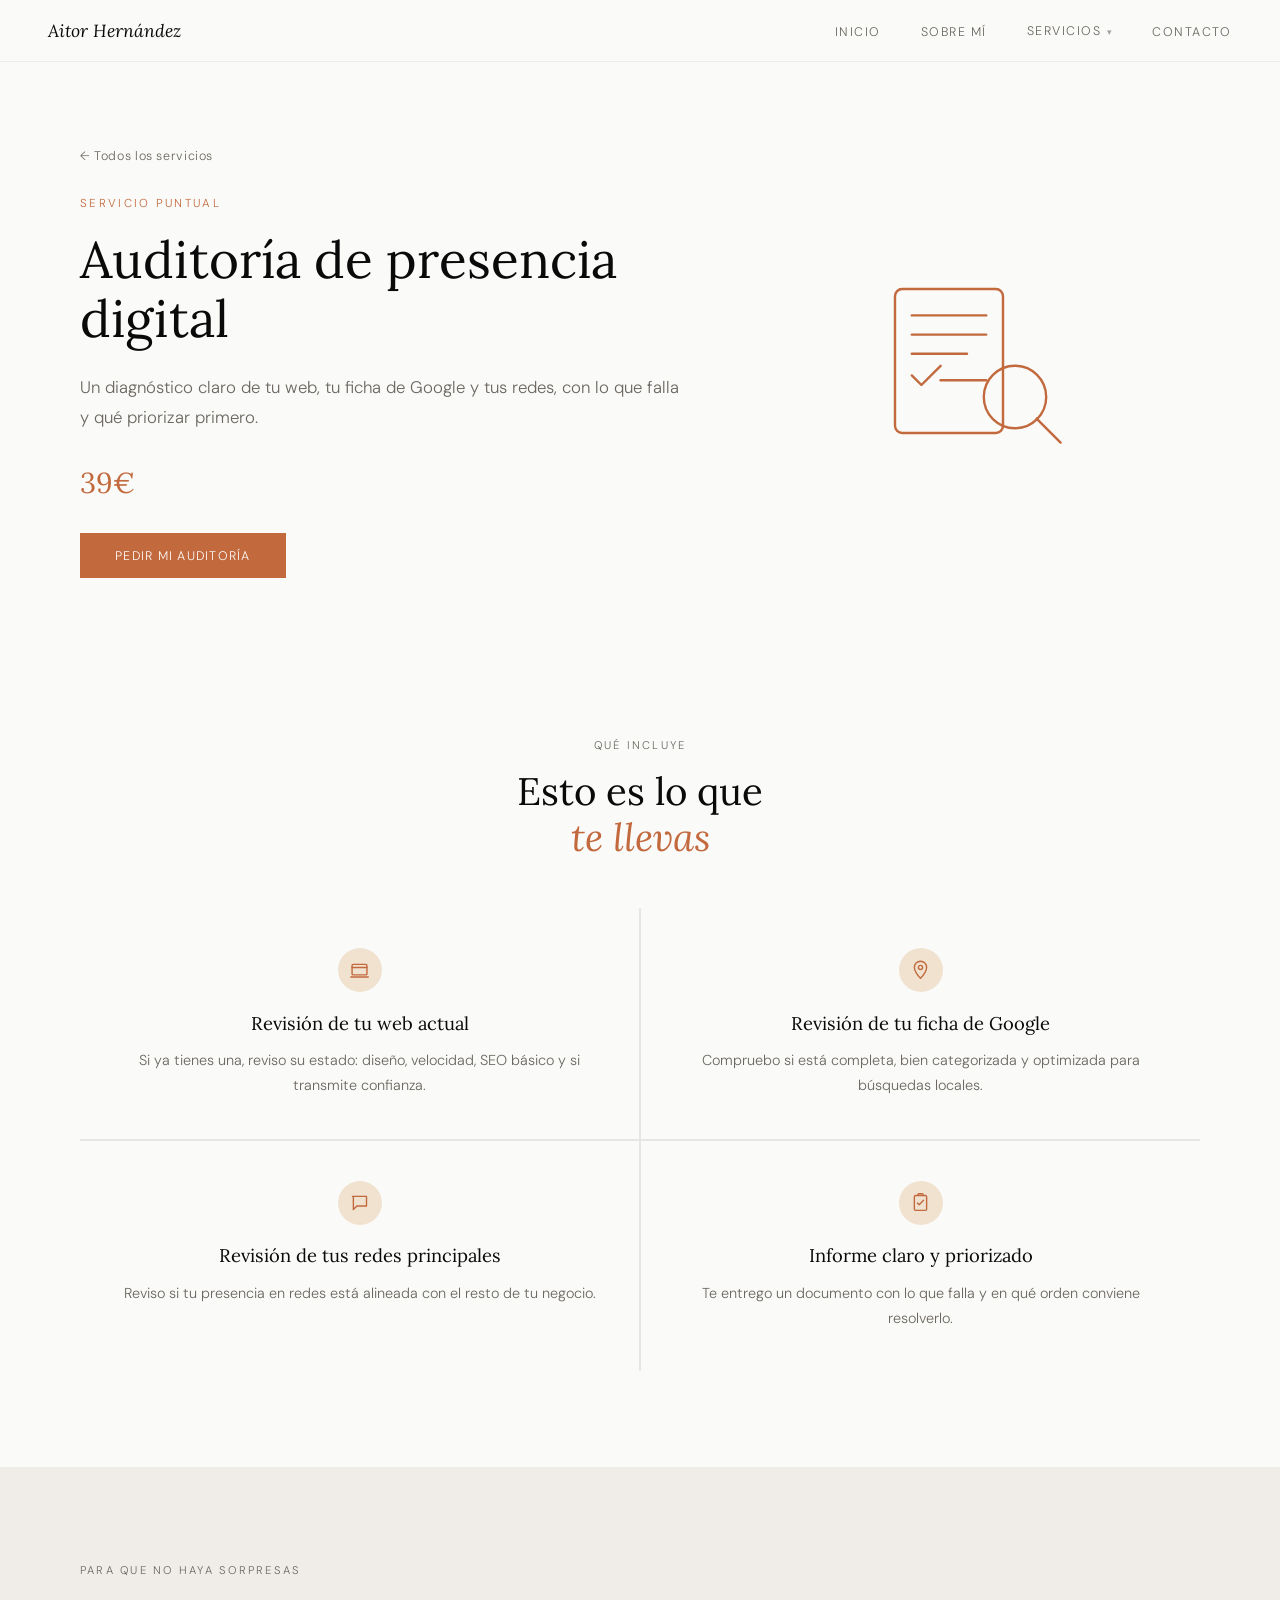
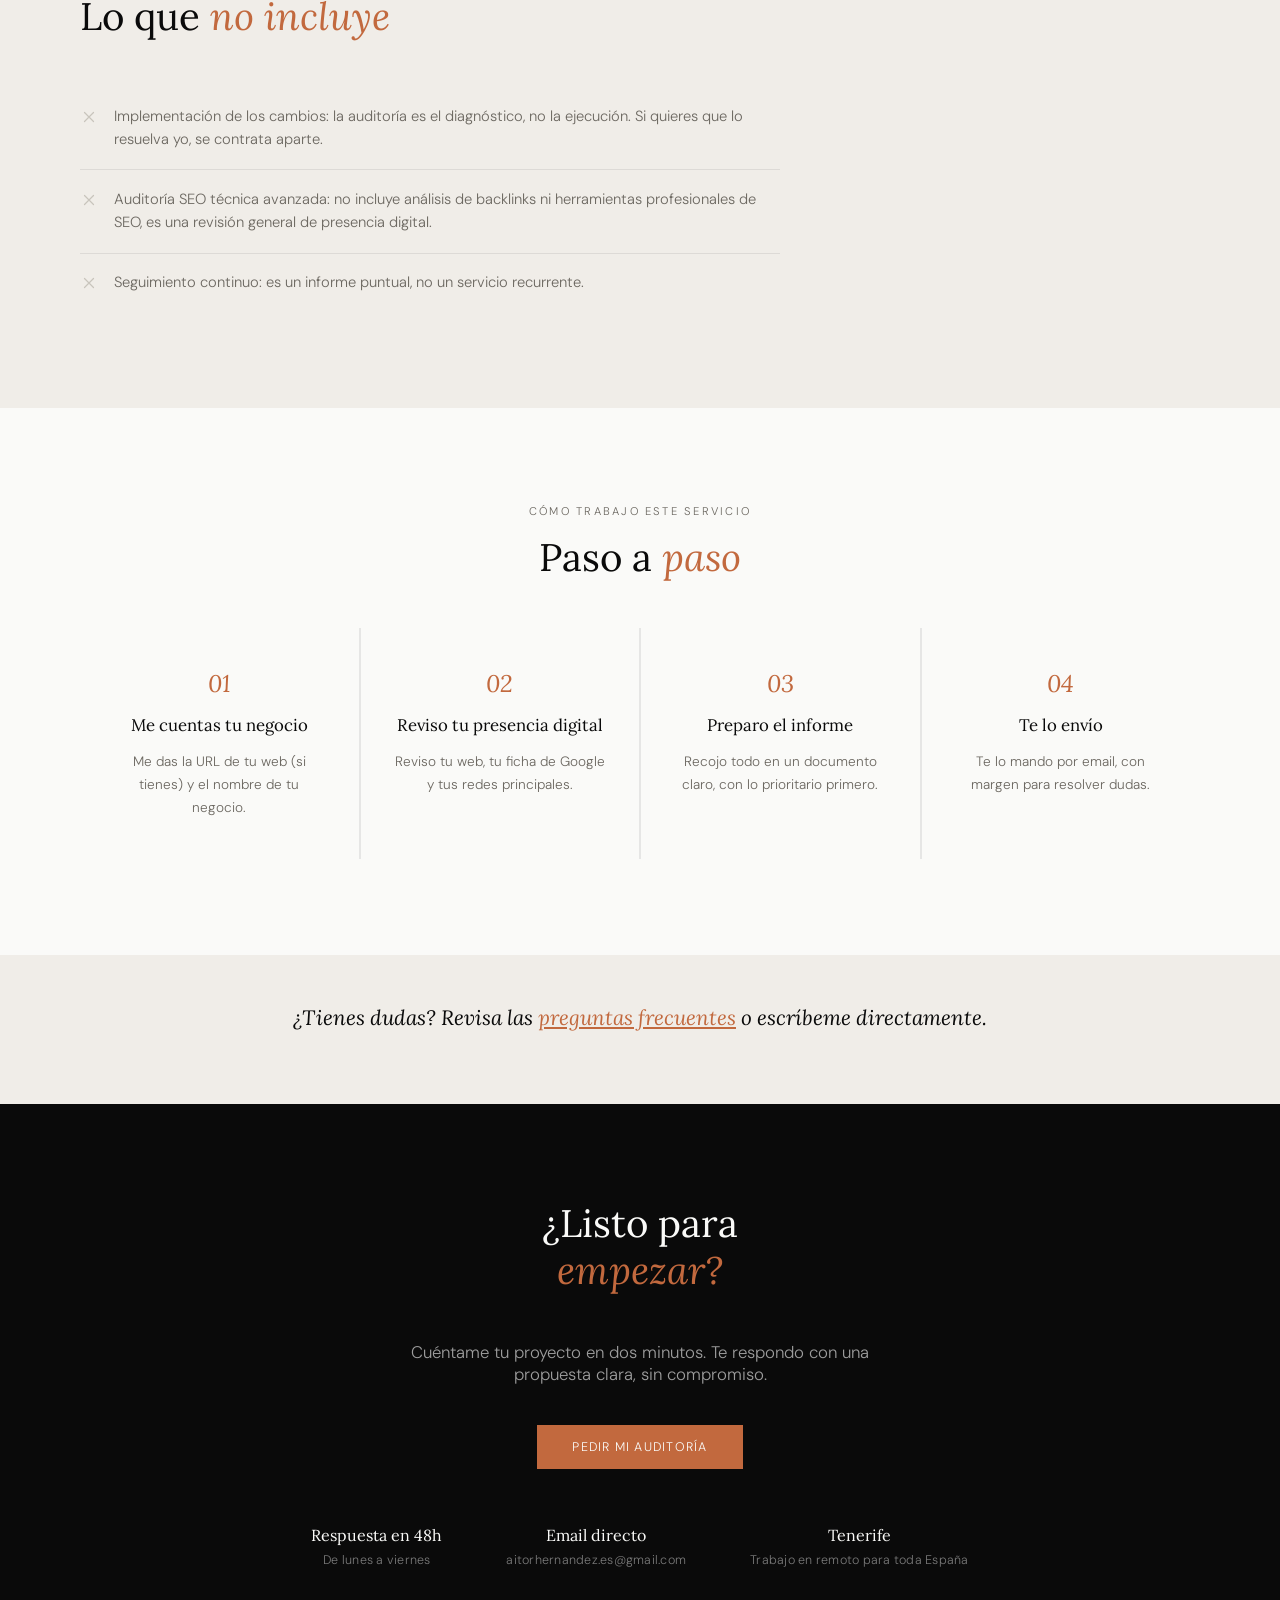
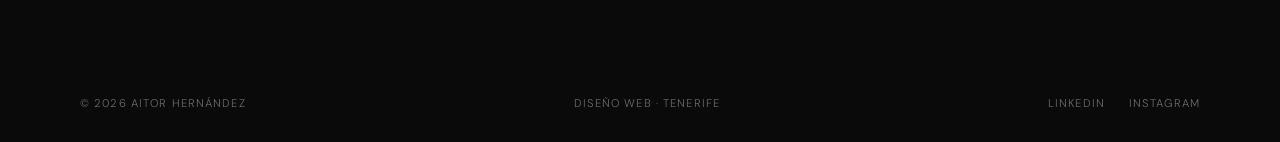
==== auditoria-digital.html @ f8ccac66 "Add files via upload" ====
<!DOCTYPE html>
<html lang="es">
<head>
<meta charset="UTF-8">
<meta name="viewport" content="width=device-width, initial-scale=1.0">
<title>Auditoría de Presencia Digital para Negocios | Aitor Hernández</title>
<meta name="description" content="Auditoría de tu web, ficha de Google y redes sociales. Informe claro con lo que falla y qué priorizar, por 39€.">
<meta name="robots" content="index, follow">
<meta name="author" content="Aitor Hernández">
<meta name="theme-color" content="#0a0a0a">
<link rel="canonical" href="https://aitorhdez.com/auditoria-digital.html">

<!-- Open Graph -->
<meta property="og:type" content="website">
<meta property="og:locale" content="es_ES">
<meta property="og:url" content="https://aitorhdez.com/auditoria-digital.html">
<meta property="og:title" content="Auditoría de Presencia Digital para Negocios | Aitor Hernández">
<meta property="og:description" content="Auditoría de tu web, ficha de Google y redes sociales. Informe claro con lo que falla y qué priorizar, por 39€.">
<meta property="og:image" content="https://aitorhdez.com/fondo-aitor.png">

<!-- Twitter -->
<meta name="twitter:card" content="summary_large_image">
<meta name="twitter:title" content="Auditoría de Presencia Digital para Negocios | Aitor Hernández">
<meta name="twitter:description" content="Auditoría de tu web, ficha de Google y redes sociales. Informe claro con lo que falla y qué priorizar, por 39€.">
<meta name="twitter:image" content="https://aitorhdez.com/fondo-aitor.png">

<link rel="icon" href="data:image/svg+xml,%3Csvg xmlns='http://www.w3.org/2000/svg' viewBox='0 0 100 100'%3E%3Crect width='100' height='100' fill='%230a0a0a'/%3E%3Ctext x='50' y='64' font-family='Georgia, serif' font-style='italic' font-size='42' fill='%23fafaf8' text-anchor='middle'%3EAH%3C/text%3E%3C/svg%3E">

<link href="https://fonts.googleapis.com/css2?family=Lora:ital,wght@0,400;0,500;1,400;1,500&family=DM+Sans:wght@300;400;500&display=swap" rel="stylesheet">
<script type="application/ld+json">
{
  "@context": "https://schema.org",
  "@type": "Service",
  "name": "Auditoría de presencia digital",
  "description": "Revisión de la web, ficha de Google y redes sociales de un negocio, con un informe de recomendaciones priorizadas.",
  "provider": {
    "@type": "Person",
    "name": "Aitor Hernández",
    "url": "https://aitorhdez.com/"
  },
  "areaServed": "ES",
  "url": "https://aitorhdez.com/auditoria-digital.html",
  "offers": {
    "@type": "Offer",
    "price": "39",
    "priceCurrency": "EUR",
    "url": "https://aitorhdez.com/auditoria-digital.html"
  }
}
</script>
<link rel="stylesheet" href="styles.css">
</head>
<body>

<nav>
  <a href="index.html" class="nav-logo">Aitor Hernández</a>
  <ul class="nav-links" id="navLinks">
    <li><a href="index.html">Inicio</a></li>
    <li><a href="sobre-mi.html">Sobre mí</a></li>
    <li class="nav-dropdown">
      <a href="index.html#servicios">Servicios</a>
      <ul class="nav-submenu">
        <li><a href="diseno-web.html">Diseño Web</a></li>
        <li><a href="auditoria-digital.html">Auditoría digital</a></li>
        <li><a href="ficha-google.html">Ficha de Google</a></li>
        <li><a href="mantenimiento-web.html">Mantenimiento web</a></li>
      </ul>
    </li>
    <li><a href="index.html#contacto">Contacto</a></li>
  </ul>
  <button class="nav-toggle" id="navToggle" aria-label="Menú">
    <span></span><span></span><span></span>
  </button>
</nav>

<!-- SERVICE HERO -->
<section class="service-hero">
  <div>
    <a href="index.html#servicios" class="back-link">← Todos los servicios</a>
    <span class="service-hero-eyebrow">Servicio puntual</span>
    <h1>Auditoría de presencia digital</h1>
    <p class="service-hero-desc">Un diagnóstico claro de tu web, tu ficha de Google y tus redes, con lo que falla y qué priorizar primero.</p>
    <p class="service-hero-price">39€</p>
    <a href="mailto:aitorhernandez.es@gmail.com?subject=Quiero%20una%20auditor%C3%ADa%20de%20mi%20presencia%20digital" class="btn-primary">Pedir mi auditoría</a>
  </div>
  <div class="service-hero-visual">
    <svg viewBox="0 0 200 140" aria-hidden="true">
      <rect class="draw-path" x="40" y="10" width="90" height="120" rx="6"/>
      <line class="draw-path" x1="54" y1="32" x2="116" y2="32"/>
      <line class="draw-path" x1="54" y1="48" x2="116" y2="48"/>
      <line class="draw-path" x1="54" y1="64" x2="100" y2="64"/>
      <path class="draw-path" d="M54 82l8 8 16-16"/>
      <line class="draw-path" x1="78" y1="86" x2="116" y2="86"/>
      <circle class="draw-path" cx="140" cy="100" r="26"/>
      <line class="draw-path" x1="158" y1="118" x2="178" y2="138"/>
    </svg>
  </div>
</section>

<!-- QUÉ INCLUYE -->
<section class="services">
  <p class="section-label" style="text-align:center">Qué incluye</p>
  <h2 class="section-title" style="text-align:center">Esto es lo que<br><em>te llevas</em></h2>
  <div class="why-grid centered">
    <div class="why-card">
      <span class="card-icon"><svg viewBox="0 0 24 24" fill="none" stroke="currentColor" stroke-width="1.6" stroke-linecap="round" stroke-linejoin="round"><rect x="3.5" y="5" width="17" height="12" rx="1.3"/><path d="M2 19.5h20"/><path d="M3.5 8.5h17"/></svg></span>
      <h3>Revisión de tu web actual</h3>
      <p>Si ya tienes una, reviso su estado: diseño, velocidad, SEO básico y si transmite confianza.</p>
    </div>
    <div class="why-card">
      <span class="card-icon"><svg viewBox="0 0 24 24" fill="none" stroke="currentColor" stroke-width="1.6" stroke-linecap="round" stroke-linejoin="round"><path d="M12 21s7-7.8 7-12.5A7 7 0 005 8.5C5 13.2 12 21 12 21z"/><circle cx="12" cy="8.5" r="2.4"/></svg></span>
      <h3>Revisión de tu ficha de Google</h3>
      <p>Compruebo si está completa, bien categorizada y optimizada para búsquedas locales.</p>
    </div>
    <div class="why-card">
      <span class="card-icon"><svg viewBox="0 0 24 24" fill="none" stroke="currentColor" stroke-width="1.6" stroke-linecap="round" stroke-linejoin="round"><path d="M4 5h16v11H9l-4 4V5z"/></svg></span>
      <h3>Revisión de tus redes principales</h3>
      <p>Reviso si tu presencia en redes está alineada con el resto de tu negocio.</p>
    </div>
    <div class="why-card">
      <span class="card-icon"><svg viewBox="0 0 24 24" fill="none" stroke="currentColor" stroke-width="1.6" stroke-linecap="round" stroke-linejoin="round"><rect x="5" y="4" width="14" height="17" rx="1.5"/><path d="M9 4V3a1 1 0 011-1h4a1 1 0 011 1v1"/><path d="M8.5 12.5l2 2 5-5"/></svg></span>
      <h3>Informe claro y priorizado</h3>
      <p>Te entrego un documento con lo que falla y en qué orden conviene resolverlo.</p>
    </div>
  </div>
</section>

<!-- QUÉ NO INCLUYE -->
<section class="not-included">
  <p class="section-label">Para que no haya sorpresas</p>
  <h2 class="section-title">Lo que <em>no incluye</em></h2>
  <ul class="not-included-list">
    <li><svg viewBox="0 0 24 24" fill="none" stroke="currentColor" stroke-width="1.6" stroke-linecap="round" stroke-linejoin="round"><path d="M6 6l12 12M18 6L6 18"/></svg><span>Implementación de los cambios: la auditoría es el diagnóstico, no la ejecución. Si quieres que lo resuelva yo, se contrata aparte.</span></li>
    <li><svg viewBox="0 0 24 24" fill="none" stroke="currentColor" stroke-width="1.6" stroke-linecap="round" stroke-linejoin="round"><path d="M6 6l12 12M18 6L6 18"/></svg><span>Auditoría SEO técnica avanzada: no incluye análisis de backlinks ni herramientas profesionales de SEO, es una revisión general de presencia digital.</span></li>
    <li><svg viewBox="0 0 24 24" fill="none" stroke="currentColor" stroke-width="1.6" stroke-linecap="round" stroke-linejoin="round"><path d="M6 6l12 12M18 6L6 18"/></svg><span>Seguimiento continuo: es un informe puntual, no un servicio recurrente.</span></li>
  </ul>
</section>

<!-- CÓMO TRABAJO -->
<section class="process">
  <p class="section-label" style="text-align:center">Cómo trabajo este servicio</p>
  <h2 class="section-title" style="text-align:center">Paso a <em>paso</em></h2>
  <div class="process-grid centered">
    <div class="process-step">
      <span class="step-num">01</span>
      <h3>Me cuentas tu negocio</h3>
      <p>Me das la URL de tu web (si tienes) y el nombre de tu negocio.</p>
    </div>
    <div class="process-step">
      <span class="step-num">02</span>
      <h3>Reviso tu presencia digital</h3>
      <p>Reviso tu web, tu ficha de Google y tus redes principales.</p>
    </div>
    <div class="process-step">
      <span class="step-num">03</span>
      <h3>Preparo el informe</h3>
      <p>Recojo todo en un documento claro, con lo prioritario primero.</p>
    </div>
    <div class="process-step">
      <span class="step-num">04</span>
      <h3>Te lo envío</h3>
      <p>Te lo mando por email, con margen para resolver dudas.</p>
    </div>
  </div>
</section>

<section class="services-cta">
  <p>¿Tienes dudas? Revisa las <a href="index.html#faq" style="color:var(--accent);text-decoration:underline">preguntas frecuentes</a> o escríbeme directamente.</p>
</section>

<!-- CIERRE -->
<section class="final-cta">
  <h2 class="section-title">¿Listo para<br><em>empezar?</em></h2>
  <p>Cuéntame tu proyecto en dos minutos. Te respondo con una propuesta clara, sin compromiso.</p>
  <a href="mailto:aitorhernandez.es@gmail.com?subject=Quiero%20una%20auditor%C3%ADa%20de%20mi%20presencia%20digital" class="btn-primary">Pedir mi auditoría</a>
  <div class="final-cta-grid">
    <div class="final-cta-item">
      <strong>Respuesta en 48h</strong>
      <span>De lunes a viernes</span>
    </div>
    <div class="final-cta-item">
      <strong>Email directo</strong>
      <span>aitorhernandez.es@gmail.com</span>
    </div>
    <div class="final-cta-item">
      <strong>Tenerife</strong>
      <span>Trabajo en remoto para toda España</span>
    </div>
  </div>
</section>

<footer>
  <span>© 2026 Aitor Hernández</span>
  <span>Diseño Web · Tenerife</span>
  <div class="footer-links">
    <a href="https://www.linkedin.com/in/aitorhdezdg/" target="_blank">LinkedIn</a>
    <a href="https://www.instagram.com/aitorherlu/" target="_blank">Instagram</a>
  </div>
</footer>

<script src="script.js"></script>

</body>
</html>
---- styles.css ----
*{margin:0;padding:0;box-sizing:border-box}
:root{
  --black:#0a0a0a;
  --white:#fafaf8;
  --gray-light:#f0ede8;
  --gray-mid:#c8c4bc;
  --gray-text:#6b6760;
  --accent:#c2693e;
  --accent-dark:#a8552e;
  --accent-light:#f1e2d0;
}
html{scroll-behavior:smooth}
body{background:var(--white);color:var(--black);font-family:'DM Sans',sans-serif;font-weight:300;overflow-x:hidden}

/* NAV */
nav{position:fixed;top:0;left:0;right:0;z-index:100;padding:1.2rem 3rem;display:flex;justify-content:space-between;align-items:center;background:rgba(250,250,248,0.95);backdrop-filter:blur(8px);border-bottom:1px solid rgba(0,0,0,0.06)}
.nav-logo{font-family:'Lora',serif;font-size:1.1rem;font-style:italic;color:var(--black);text-decoration:none}
.nav-links{display:flex;gap:2.5rem;list-style:none}
.nav-links a{font-size:0.78rem;letter-spacing:0.12em;text-transform:uppercase;color:var(--gray-text);text-decoration:none;transition:color 0.2s}
.nav-links a:hover{color:var(--accent)}
.nav-toggle{display:none;background:none;border:none;cursor:pointer;flex-direction:column;gap:5px;padding:4px}
.nav-toggle span{display:block;width:22px;height:1px;background:var(--black);transition:all 0.3s}

.nav-dropdown{position:relative;display:flex;align-items:center}
.nav-dropdown>a::after{content:'▾';font-size:0.55rem;margin-left:0.35rem;opacity:0.6;letter-spacing:0}
.nav-submenu{list-style:none;position:absolute;top:100%;left:-1.4rem;background:var(--white);min-width:230px;box-shadow:0 16px 28px -10px rgba(10,10,10,0.18);opacity:0;visibility:hidden;transform:translateY(8px);transition:opacity 0.2s ease,transform 0.2s ease,visibility 0.2s;padding:0.6rem 0;border:1px solid rgba(0,0,0,0.06)}
.nav-dropdown:hover .nav-submenu{opacity:1;visibility:visible;transform:translateY(0)}
.nav-submenu li a{display:block;padding:0.7rem 1.4rem;font-size:0.76rem;letter-spacing:0.04em;text-transform:none;color:var(--gray-text);white-space:nowrap}
.nav-submenu li a:hover{color:var(--accent);background:var(--gray-light)}

/* HERO */
.hero{min-height:100vh;display:grid;grid-template-columns:1fr 1fr;padding-top:64px}
.hero-left{padding:5rem 4rem 4rem 5rem;display:flex;flex-direction:column;justify-content:center}
.hero-eyebrow{font-size:0.72rem;letter-spacing:0.2em;text-transform:uppercase;color:var(--gray-text);margin-bottom:2rem}
.hero-name{font-family:'Lora',serif;font-size:clamp(3rem,5vw,5.5rem);font-weight:400;line-height:1.05;margin-bottom:1.5rem}
.hero-name em{font-style:italic;color:var(--accent)}
.hero-tagline{font-size:1rem;line-height:1.8;color:var(--gray-text);max-width:380px;margin-bottom:3rem;font-weight:300}
.hero-cta{display:flex;gap:1rem;flex-wrap:wrap}
.btn-primary{background:var(--accent);color:var(--white);padding:0.9rem 2.2rem;font-family:'DM Sans',sans-serif;font-size:0.78rem;letter-spacing:0.1em;text-transform:uppercase;border:none;cursor:pointer;text-decoration:none;display:inline-block;transition:transform 0.25s ease,box-shadow 0.25s ease,background 0.25s ease}
.btn-primary:hover{background:var(--accent-dark);transform:translateY(-3px);box-shadow:0 10px 20px -8px rgba(194,105,62,0.45)}
.btn-secondary{background:transparent;color:var(--accent);padding:0.9rem 2.2rem;font-family:'DM Sans',sans-serif;font-size:0.78rem;letter-spacing:0.1em;text-transform:uppercase;border:1px solid var(--accent);cursor:pointer;text-decoration:none;display:inline-block;transition:transform 0.25s ease,box-shadow 0.25s ease,background 0.25s ease,color 0.25s ease}
.btn-secondary:hover{background:var(--accent);color:var(--white);transform:translateY(-3px);box-shadow:0 10px 20px -8px rgba(194,105,62,0.35)}
@media(prefers-reduced-motion:reduce){.btn-primary,.btn-secondary{transition:background 0.2s,color 0.2s}.btn-primary:hover,.btn-secondary:hover{transform:none}}
.hero-right{background:var(--gray-light);display:flex;align-items:stretch;justify-content:center;position:relative;overflow:hidden;padding:0}
.hero-photo{width:100%;height:100%;object-fit:cover;object-position:right center;min-height:500px}
.rotating-word{display:inline-block;transition:opacity 0.3s ease;color:var(--accent);font-weight:500}
.rotating-word.fade{opacity:0}
@media(prefers-reduced-motion:reduce){.rotating-word{transition:none}}

/* TICKER */
.ticker{background:var(--black);overflow:hidden;padding:0.9rem 0;white-space:nowrap}
.ticker-track{display:inline-flex;gap:3rem;animation:tickerScroll 28s linear infinite}
.ticker-track span{font-size:0.72rem;letter-spacing:0.15em;text-transform:uppercase;color:rgba(255,255,255,0.45);padding-right:3rem;border-right:1px solid rgba(255,255,255,0.15)}
@keyframes tickerScroll{from{transform:translateX(0)}to{transform:translateX(-50%)}}
@media(prefers-reduced-motion:reduce){.ticker-track{animation:none}.ticker{overflow-x:auto}}
.hero-stat-grid{display:grid;grid-template-columns:1fr 1fr;gap:2px;background:rgba(0,0,0,0.08);width:100%}
.hero-stat{background:var(--gray-light);padding:2rem 1.5rem}
.hero-stat-num{font-family:'Lora',serif;font-size:2.2rem;font-weight:400;color:var(--black);display:block;margin-bottom:0.3rem}
.hero-stat-label{font-size:0.7rem;letter-spacing:0.12em;text-transform:uppercase;color:var(--gray-text)}

/* SECTIONS */
section{padding:6rem 5rem}
.section-label{font-size:0.7rem;letter-spacing:0.2em;text-transform:uppercase;color:var(--gray-text);margin-bottom:1rem}
.section-title{font-family:'Lora',serif;font-size:clamp(1.8rem,3vw,3rem);font-weight:400;line-height:1.2;color:var(--black);margin-bottom:3rem}
.section-title em{font-style:italic;color:var(--accent)}

/* GARANTÍAS */
.guarantees-grid{display:grid;grid-template-columns:repeat(auto-fit,minmax(220px,1fr));gap:2px;background:rgba(0,0,0,0.08)}
.card-icon{display:inline-flex;align-items:center;justify-content:center;width:44px;height:44px;border-radius:50%;background:var(--accent-light);color:var(--accent);margin-bottom:1.2rem}
.card-icon svg{width:21px;height:21px}

.guarantee-card{background:var(--gray-light);padding:2.5rem 2rem}
.sector-card,.service-card,.price-card,.why-card,.portfolio-card,.addon-card,.guarantee-card{transition:transform 0.25s ease,box-shadow 0.25s ease;position:relative}
.sector-card:hover,.service-card:hover,.price-card:hover,.why-card:hover,.portfolio-card:hover,.addon-card:hover,.guarantee-card:hover{transform:translateY(-6px);box-shadow:0 16px 28px -16px rgba(10,10,10,0.18);z-index:1}
@media(prefers-reduced-motion:reduce){.sector-card,.service-card,.price-card,.why-card,.portfolio-card,.addon-card,.guarantee-card{transition:box-shadow 0.2s}.sector-card:hover,.service-card:hover,.price-card:hover,.why-card:hover,.portfolio-card:hover,.addon-card:hover,.guarantee-card:hover{transform:none}}
.guarantee-card h3{font-family:'Lora',serif;font-size:1.02rem;font-weight:400;margin-bottom:0.8rem;color:var(--black);line-height:1.3}
.guarantee-card p{font-size:0.85rem;line-height:1.7;color:var(--gray-text);font-weight:300}
.guarantees{background:var(--gray-light)}

/* SECTORES */
.sectors-grid{display:grid;grid-template-columns:repeat(3,1fr);gap:2px;background:rgba(0,0,0,0.08)}
.sector-card{background:var(--white);padding:2.2rem 2rem}
.sector-card h3{font-family:'Lora',serif;font-size:1.05rem;font-weight:400;margin-bottom:0.7rem;color:var(--black);line-height:1.3}
.sector-card p{font-size:0.85rem;line-height:1.7;color:var(--gray-text);font-weight:300}

/* SOBRE MÍ */
.about{display:grid;grid-template-columns:1fr 1.2fr;gap:6rem;align-items:center}
.about-text p{font-size:1rem;line-height:1.9;color:var(--gray-text);margin-bottom:1.5rem;font-weight:300}
.about-text p strong{color:var(--black);font-weight:500}
.about-tags{display:flex;flex-wrap:wrap;gap:0.6rem;margin-top:2rem}
.tag{padding:0.4rem 1rem;border:1px solid var(--gray-mid);font-size:0.7rem;letter-spacing:0.1em;text-transform:uppercase;color:var(--gray-text)}
.about-quote{padding:3rem;background:var(--gray-light);border-left:2px solid var(--black)}
.about-quote blockquote{font-family:'Lora',serif;font-size:1.2rem;font-style:italic;line-height:1.7;color:var(--black)}
.about-quote cite{display:block;margin-top:1rem;font-size:0.7rem;letter-spacing:0.12em;text-transform:uppercase;color:var(--gray-text);font-style:normal}

/* EXPERIENCIA */
.experience{background:var(--gray-light)}
.exp-grid{display:grid;gap:0}
.exp-item{display:grid;grid-template-columns:160px 1fr;gap:2.5rem;padding:2.5rem 0;border-bottom:1px solid rgba(0,0,0,0.1);align-items:start}
.exp-item:first-child{border-top:1px solid rgba(0,0,0,0.1)}
.exp-period{font-size:0.72rem;letter-spacing:0.1em;text-transform:uppercase;color:var(--gray-text);padding-top:0.2rem}
.exp-content h3{font-family:'Lora',serif;font-size:1.2rem;font-weight:400;margin-bottom:0.3rem}
.exp-company{font-size:0.75rem;letter-spacing:0.1em;text-transform:uppercase;color:var(--gray-text);margin-bottom:1rem}
.exp-content p{font-size:0.9rem;line-height:1.8;color:var(--gray-text);font-weight:300}
.exp-metrics{display:flex;flex-wrap:wrap;gap:0.5rem;margin-top:1rem}
.metric{background:var(--white);padding:0.35rem 0.85rem;font-size:0.7rem;letter-spacing:0.06em;color:var(--black)}

/* LOGROS */

/* SERVICIOS */
.services-intro{font-size:1rem;line-height:1.9;color:var(--gray-text);max-width:620px;margin-bottom:3rem;font-weight:300}
.services-grid{display:grid;grid-template-columns:repeat(4,1fr);gap:2px;background:rgba(0,0,0,0.08);margin-bottom:3rem}
.service-card{background:var(--white);padding:2.5rem 2rem}
.service-tag{font-size:0.68rem;letter-spacing:0.15em;text-transform:uppercase;color:var(--gray-mid);display:block;margin-bottom:1.1rem}
.service-card h3{font-family:'Lora',serif;font-size:1.05rem;font-weight:400;margin-bottom:0.8rem;color:var(--black);line-height:1.3}
.service-card p{font-size:0.85rem;line-height:1.7;color:var(--gray-text);font-weight:300}
.services-cta{background:var(--gray-light);padding:3rem;text-align:center}
.services-cta p{font-family:'Lora',serif;font-size:1.3rem;font-style:italic;color:var(--black);margin-bottom:1.5rem;line-height:1.4}
.pricing-grid{display:grid;grid-template-columns:repeat(3,1fr);gap:2px;background:rgba(0,0,0,0.08);margin-bottom:3rem}
.price-card{background:var(--white);padding:2.5rem 2rem}
.price-amount{font-family:'Lora',serif;font-size:2rem;font-weight:400;color:var(--accent);display:block;margin:0.6rem 0 1rem}
.price-amount small{font-family:'DM Sans',sans-serif;font-size:0.85rem;font-weight:300;color:var(--gray-text)}
.price-card p{font-size:0.85rem;line-height:1.7;color:var(--gray-text);font-weight:300}

/* POR QUÉ ELEGIRME */
.why-grid{display:grid;grid-template-columns:repeat(2,1fr);gap:2px;background:rgba(0,0,0,0.08)}
.why-card{background:var(--white);padding:2.5rem 2.5rem}
.why-card h3{font-family:'Lora',serif;font-size:1.15rem;font-weight:400;margin-bottom:0.8rem;color:var(--black);line-height:1.3}
.why-card p{font-size:0.9rem;line-height:1.75;color:var(--gray-text);font-weight:300}
.why-grid.centered .why-card{text-align:center}
.why-grid.centered .card-icon{margin:0 auto 1.2rem}
.why-grid.col3{grid-template-columns:repeat(3,1fr)}

/* PORTAFOLIO */
.portfolio{background:var(--gray-light)}
.portfolio-grid{display:grid;grid-template-columns:repeat(3,1fr);gap:2px;background:rgba(0,0,0,0.08)}
.portfolio-card{background:var(--gray-light);padding:2.5rem 2rem}
.portfolio-tag{font-size:0.68rem;letter-spacing:0.15em;text-transform:uppercase;color:var(--gray-mid);display:block;margin-bottom:1.1rem}
.portfolio-card h3{font-family:'Lora',serif;font-size:1.05rem;font-weight:400;margin-bottom:0.8rem;color:var(--black);line-height:1.3}
.portfolio-card p{font-size:0.85rem;line-height:1.7;color:var(--gray-text);font-weight:300}

/* PROCESO */
.process-grid{display:grid;grid-template-columns:repeat(4,1fr);gap:2px;background:rgba(0,0,0,0.08)}
.process-step{background:var(--white);padding:2.5rem 2rem}
.process-grid.centered .process-step{text-align:center}
.process-grid.centered .step-num{display:block;text-align:center}
.step-num{font-family:'Lora',serif;font-size:1.5rem;font-style:italic;color:var(--accent);display:block;margin-bottom:1rem}
.process-step h3{font-family:'Lora',serif;font-size:1.05rem;font-weight:400;margin-bottom:0.8rem;color:var(--black);line-height:1.3}
.process-step p{font-size:0.85rem;line-height:1.7;color:var(--gray-text);font-weight:300}

/* OTROS SERVICIOS */
.addon-grid{display:grid;grid-template-columns:1fr 1fr;gap:2px;background:rgba(0,0,0,0.08)}
.addon-card{background:var(--white);padding:2.5rem 2rem}
.addon-card h3{font-family:'Lora',serif;font-size:1.1rem;font-weight:400;margin-bottom:0.8rem;color:var(--black);line-height:1.3}
.addon-price{font-family:'Lora',serif;font-size:1.4rem;font-weight:400;color:var(--accent);display:block;margin-bottom:1rem}
.addon-card p{font-size:0.88rem;line-height:1.7;color:var(--gray-text);font-weight:300;margin-bottom:1.2rem}
.addon-link{font-size:0.78rem;letter-spacing:0.08em;text-transform:uppercase;color:var(--accent);text-decoration:none;border-bottom:1px solid var(--accent);padding-bottom:2px;transition:transform 0.2s ease}
.addon-link:hover{transform:translateX(3px)}
.addon-actions{display:flex;align-items:center;justify-content:space-between;flex-wrap:wrap;gap:1rem;margin-top:auto}
.detail-link{font-size:0.78rem;color:var(--gray-text);text-decoration:underline;text-decoration-color:var(--gray-mid);transition:color 0.2s}
.detail-link:hover{color:var(--accent);text-decoration-color:var(--accent)}

/* FAQ */
.faq-list{border-top:1px solid var(--gray-mid)}
.faq-item{border-bottom:1px solid var(--gray-mid)}
.faq-item summary{font-family:'Lora',serif;font-size:1.05rem;font-weight:400;color:var(--black);padding:1.4rem 0;cursor:pointer;list-style:none;display:flex;justify-content:space-between;align-items:center;gap:1rem}
.faq-item summary::-webkit-details-marker{display:none}
.faq-item summary::after{content:'+';font-family:'DM Sans',sans-serif;font-size:1.3rem;color:var(--gray-mid);flex-shrink:0}
.faq-item[open] summary::after{content:'–'}
.faq-item p{font-size:0.92rem;line-height:1.8;color:var(--gray-text);font-weight:300;padding-bottom:1.5rem;max-width:640px}

/* LIBRO (discreto) */
.book-mini{background:var(--gray-light);padding:2.2rem 5rem}
.book-mini-inner{display:flex;align-items:center;gap:2rem;max-width:760px}
.book-mini-cover{width:56px;height:auto;flex-shrink:0;box-shadow:8px 8px 20px rgba(0,0,0,0.18)}
.book-mini-text{font-size:0.88rem;line-height:1.7;color:var(--gray-text);font-weight:300}
.book-mini-text em{font-style:italic;font-family:'Lora',serif;color:var(--black)}
.book-mini-text a{color:var(--black);text-decoration:none;border-bottom:1px solid var(--black);padding-bottom:1px;white-space:nowrap}

/* TESTIMONIOS */
.testimonials{background:var(--gray-light)}
.test-grid{display:grid;grid-template-columns:1fr 1fr;gap:2px;background:rgba(0,0,0,0.06)}
.test-card{background:var(--gray-light);padding:3rem}
.test-text{font-family:'Lora',serif;font-size:1rem;font-style:italic;line-height:1.8;color:var(--black);margin-bottom:2rem}
.test-author{display:flex;align-items:center;gap:1rem}
.test-avatar{width:36px;height:36px;background:var(--black);color:var(--white);display:flex;align-items:center;justify-content:center;font-size:0.7rem;font-family:'DM Sans',sans-serif;font-weight:500;flex-shrink:0}
.test-name{font-size:0.78rem;font-weight:500;color:var(--black)}
.test-role{font-size:0.68rem;letter-spacing:0.08em;text-transform:uppercase;color:var(--gray-text)}
.test-source{font-size:0.65rem;letter-spacing:0.08em;text-transform:uppercase;color:var(--gray-mid);margin-top:0.2rem}

/* CONTACTO */
.contact{display:grid;grid-template-columns:1fr 1fr;gap:6rem;align-items:center}
.contact-left p{font-size:1rem;line-height:1.9;color:var(--gray-text);margin-bottom:2rem;font-weight:300}
.contact-email{font-family:'Lora',serif;font-size:1.3rem;font-style:italic;color:var(--black);text-decoration:none;border-bottom:1px solid var(--black);padding-bottom:0.2rem;display:inline-block;margin-bottom:2.5rem}
.social-links{display:flex;gap:1.5rem}
.social-link{font-size:0.72rem;letter-spacing:0.15em;text-transform:uppercase;color:var(--gray-text);text-decoration:none;transition:color 0.2s}
.social-link:hover{color:var(--black)}
.contact-form{padding:3.5rem;background:var(--gray-light)}
.contact-form h3{font-family:'Lora',serif;font-size:1.6rem;font-weight:400;font-style:italic;margin-bottom:2rem;line-height:1.3}
.form-field{margin-bottom:1.4rem}
.form-field label{display:block;font-size:0.68rem;letter-spacing:0.15em;text-transform:uppercase;color:var(--gray-text);margin-bottom:0.5rem}
.form-field input,.form-field textarea{width:100%;background:transparent;border:none;border-bottom:1px solid var(--gray-mid);padding:0.5rem 0;font-family:'DM Sans',sans-serif;font-size:0.92rem;font-weight:300;color:var(--black);outline:none;transition:border-color 0.2s}
.form-field input:focus,.form-field textarea:focus{border-bottom-color:var(--black)}
.form-field textarea{resize:none;height:72px}

/* FOOTER */
/* CIERRE */
.final-cta{background:var(--black);text-align:center;padding:6rem 5rem}
.final-cta .section-title{color:var(--white)}
.final-cta .section-title em{color:var(--accent)}
.final-cta p{color:rgba(255,255,255,0.6);font-size:1.05rem;max-width:480px;margin:1.5rem auto 2.5rem}
.final-cta-grid{display:flex;justify-content:center;gap:4rem;margin-top:3.5rem;flex-wrap:wrap}
.final-cta-item{display:flex;flex-direction:column;gap:0.4rem}
.final-cta-item strong{font-family:'Lora',serif;color:var(--white);font-size:1rem;font-weight:400}
.final-cta-item span{color:rgba(255,255,255,0.45);font-size:0.78rem;letter-spacing:0.02em}

footer{background:var(--black);color:rgba(255,255,255,0.4);padding:2rem 5rem;display:flex;justify-content:space-between;align-items:center;font-size:0.7rem;letter-spacing:0.1em;text-transform:uppercase;flex-wrap:wrap;gap:1rem}
footer a{color:rgba(255,255,255,0.4);text-decoration:none;transition:color 0.2s}
footer a:hover{color:rgba(255,255,255,0.8)}
.footer-links{display:flex;gap:1.5rem}

/* ANIMATIONS */
@keyframes fadeUp{from{opacity:0;transform:translateY(20px)}to{opacity:1;transform:translateY(0)}}
.hero-eyebrow{animation:fadeUp 0.6s ease both}
.hero-name{animation:fadeUp 0.7s 0.1s ease both}
.hero-tagline{animation:fadeUp 0.7s 0.2s ease both}
.hero-cta{animation:fadeUp 0.7s 0.3s ease both}
.hero-stat-grid{animation:fadeUp 0.8s 0.2s ease both}

/* ===================== RESPONSIVE ===================== */
@media (max-width: 900px) {
  nav{padding:1.2rem 1.5rem}
  .nav-links{display:none;position:fixed;top:60px;left:0;right:0;background:var(--white);flex-direction:column;gap:0;border-bottom:1px solid rgba(0,0,0,0.08);z-index:99}
  .nav-links.open{display:flex}
  .nav-links li a{display:block;padding:1rem 2rem;border-bottom:1px solid rgba(0,0,0,0.05);font-size:0.85rem}
  .nav-toggle{display:flex}
  .nav-dropdown{flex-direction:column;align-items:stretch}
  .nav-submenu{position:static;opacity:1;visibility:visible;transform:none;box-shadow:none;border:none;background:var(--gray-light);padding:0}
  .nav-submenu li a{padding:0.9rem 2rem 0.9rem 3rem;font-size:0.78rem;border-bottom:1px solid rgba(0,0,0,0.05)}

  .hero{grid-template-columns:1fr;min-height:auto}
  .hero-left{padding:4rem 1.5rem 3rem;order:1}
  .hero-right{order:2;min-height:320px;padding:0}
  .hero-photo{min-height:320px}

  section{padding:4rem 1.5rem}

  .about{grid-template-columns:1fr;gap:3rem}
  .about-visual{order:-1}

  .exp-item{grid-template-columns:1fr;gap:0.5rem}
  .exp-period{font-size:0.68rem;margin-bottom:0.2rem}


  .services-grid{grid-template-columns:1fr 1fr}
  .services-cta{padding:2.5rem 1.5rem}
  .services-cta p{font-size:1.1rem}
  .pricing-grid{grid-template-columns:1fr}

  .portfolio-grid{grid-template-columns:1fr}
  .process-grid{grid-template-columns:1fr 1fr}
  .addon-grid{grid-template-columns:1fr}
  .why-grid{grid-template-columns:1fr}
  .guarantees-grid{grid-template-columns:1fr 1fr}
  .sectors-grid{grid-template-columns:1fr}
  .why-grid.col3{grid-template-columns:1fr 1fr}

  .book-mini{padding:1.8rem 1.5rem}
  .book-mini-inner{flex-direction:column;align-items:flex-start;text-align:left;gap:1rem}

  .test-grid{grid-template-columns:1fr}
  .test-card{padding:2rem}

  .contact{grid-template-columns:1fr;gap:3rem}
  .contact-form{padding:2rem 1.5rem}

  footer{padding:1.5rem;flex-direction:column;text-align:center;gap:0.8rem}
}

@media (max-width: 480px) {
  .hero-left{padding:3rem 1.2rem 2rem}
  .hero-name{font-size:2.8rem}
  .hero-stat-grid{grid-template-columns:1fr 1fr}
  .hero-stat{padding:1.2rem 1rem}
  .hero-stat-num{font-size:1.7rem}
  .hero-cta{flex-direction:column}
  .btn-primary,.btn-secondary{text-align:center}
  section{padding:3rem 1.2rem}
  .services-grid{grid-template-columns:1fr}
  .process-grid{grid-template-columns:1fr}
}

/* PÁGINAS DE SERVICIO */
.service-hero{padding:9rem 5rem 4rem;display:grid;grid-template-columns:1.3fr 1fr;gap:3rem;align-items:center}
.back-link{display:inline-flex;align-items:center;gap:0.4rem;margin-bottom:2rem;font-size:0.78rem;letter-spacing:0.05em;color:var(--gray-text);text-decoration:none;transition:color 0.2s}
.back-link:hover{color:var(--accent)}
.service-hero-eyebrow{font-size:0.72rem;letter-spacing:0.2em;text-transform:uppercase;color:var(--accent);margin-bottom:1.2rem;display:block}
.service-hero h1{font-family:'Lora',serif;font-size:clamp(2rem,4vw,3.2rem);font-weight:400;line-height:1.15;margin-bottom:1.5rem;max-width:780px}
.service-hero-desc{font-size:1.05rem;line-height:1.8;color:var(--gray-text);font-weight:300;max-width:620px;margin-bottom:2rem}
.service-hero-price{font-family:'Lora',serif;font-size:1.8rem;color:var(--accent);margin-bottom:2rem}
.service-hero-price small{font-family:'DM Sans',sans-serif;font-size:0.85rem;color:var(--gray-text);font-weight:300}
.service-hero-visual{display:flex;justify-content:center;align-items:center}
.service-hero-visual svg{width:100%;max-width:240px;color:var(--accent)}

.not-included{background:var(--gray-light)}
.not-included-list{list-style:none;max-width:700px}
.not-included-list li{display:flex;gap:1rem;align-items:flex-start;padding:1.1rem 0;border-bottom:1px solid rgba(0,0,0,0.08);font-size:0.92rem;color:var(--gray-text);font-weight:300;line-height:1.6}
.not-included-list li svg{flex-shrink:0;width:18px;height:18px;color:var(--gray-mid);margin-top:0.2rem}
.not-included-list li:last-child{border-bottom:none}

/* ILUSTRACIONES DE LÍNEA ANIMADAS */
.draw-path{fill:none;stroke:currentColor;stroke-width:2;stroke-linecap:round;stroke-linejoin:round;stroke-dasharray:700;stroke-dashoffset:700;animation:drawIn 2.2s ease forwards}
@keyframes drawIn{to{stroke-dashoffset:0}}
.pulse-ring{fill:none;stroke:var(--accent);stroke-width:1.5;opacity:0;transform-origin:100px 70px;animation:pulseRing 2.6s ease-out infinite}
.pulse-ring-delay{animation-delay:1.3s}
@keyframes pulseRing{0%{opacity:0.5;transform:scale(0.4)}80%{opacity:0}100%{opacity:0;transform:scale(1.3)}}
.spin-slow{transform-origin:100px 70px;animation:spinSlow 14s linear infinite}
@keyframes spinSlow{to{transform:rotate(360deg)}}
.hero-badge{position:absolute;left:1.5rem;bottom:2rem;background:var(--white);border-radius:14px;box-shadow:0 18px 34px -14px rgba(10,10,10,0.28);padding:1.1rem 1.3rem;width:150px;z-index:3}
.hero-badge svg{width:100%;color:var(--accent)}
@media(prefers-reduced-motion:reduce){
  .draw-path{animation:none;stroke-dashoffset:0}
  .pulse-ring{animation:none;opacity:0}
  .spin-slow{animation:none}
}

@media (max-width: 900px) {
  .service-hero{padding:7rem 1.5rem 3rem;grid-template-columns:1fr;text-align:left}
  .service-hero-visual{order:-1;margin-bottom:1rem}
  .service-hero-visual svg{max-width:160px}
  .hero-badge{left:1rem;bottom:1rem;width:110px;padding:0.8rem}
}

/* SECCIONES CON ILUSTRACIÓN GRANDE */
.section-split{display:grid;grid-template-columns:1fr 1fr;gap:5rem;align-items:center}
.section-split .section-label{margin-bottom:0.8rem}
.section-split .section-title{margin-bottom:1.5rem}
.section-art{display:flex;justify-content:center;align-items:center}
.section-art svg{width:100%;max-width:340px;color:var(--accent)}
.section-art-left{order:-1}
.draw-scene{fill:none;stroke:currentColor;stroke-linecap:round;stroke-linejoin:round}
.draw-scene-thin{stroke-width:1.4}
.draw-scene-med{stroke-width:2}
.draw-scene-thick{stroke-width:2.6}
.intro-section{background:var(--gray-light)}
.intro-desc{font-size:1.05rem;line-height:1.85;color:var(--gray-text);font-weight:300;max-width:560px;margin-bottom:2.2rem}
@media(max-width:900px){
  .section-split{grid-template-columns:1fr;gap:3rem}
  .section-art-left{order:0}
  .section-art svg{max-width:220px}
}

/* PÁGINA SOBRE MÍ */
.about-hero{display:grid;grid-template-columns:1fr 1fr;gap:5rem;align-items:center;padding:9rem 5rem 5rem}
.about-hero-photo{background:var(--gray-light);border-radius:8px;overflow:hidden;aspect-ratio:4/5}
.about-hero-photo img{width:100%;height:100%;object-fit:cover;display:block}
.about-hero-text .service-hero-eyebrow{display:block;font-size:0.72rem;letter-spacing:0.2em;text-transform:uppercase;color:var(--accent);margin-bottom:1.2rem}
.about-hero-text h1{font-family:'Lora',serif;font-size:clamp(1.9rem,3.4vw,2.7rem);font-weight:400;line-height:1.25;margin-bottom:1.5rem}
.about-hero-text p{font-size:1.02rem;line-height:1.85;color:var(--gray-text);font-weight:300;margin-bottom:1.3rem}

.timeline{border-top:1px solid rgba(0,0,0,0.08)}
.timeline-item{display:grid;grid-template-columns:140px 1fr;gap:2rem;padding:2.2rem 0;border-bottom:1px solid rgba(0,0,0,0.08)}
.timeline-year{font-family:'Lora',serif;font-style:italic;color:var(--accent);font-size:1.05rem}
.timeline-item h3{font-family:'Lora',serif;font-weight:400;font-size:1.1rem;margin-bottom:0.5rem;color:var(--black)}
.timeline-item p{font-size:0.92rem;line-height:1.7;color:var(--gray-text);font-weight:300;max-width:560px}

.formacion{background:var(--gray-light)}
.formacion-list{list-style:none;max-width:640px;margin-bottom:2rem}
.formacion-list li{padding:0.9rem 0;border-bottom:1px solid rgba(0,0,0,0.08);font-size:0.95rem;color:var(--black);font-weight:300}
.formacion-list li span{color:var(--gray-text);font-size:0.85rem;display:block;margin-top:0.2rem}
.tag-pills{display:flex;flex-wrap:wrap;gap:0.6rem}
.tag-pill{font-size:0.78rem;letter-spacing:0.03em;color:var(--accent);border:1px solid var(--accent-light);background:var(--accent-light);padding:0.45rem 1rem;border-radius:20px}

@media(max-width:900px){
  .about-hero{grid-template-columns:1fr;padding:7rem 1.5rem 3rem;gap:2.5rem}
  .about-hero-photo{order:-1;max-width:280px;margin:0 auto}
  .timeline-item{grid-template-columns:1fr;gap:0.4rem}
}
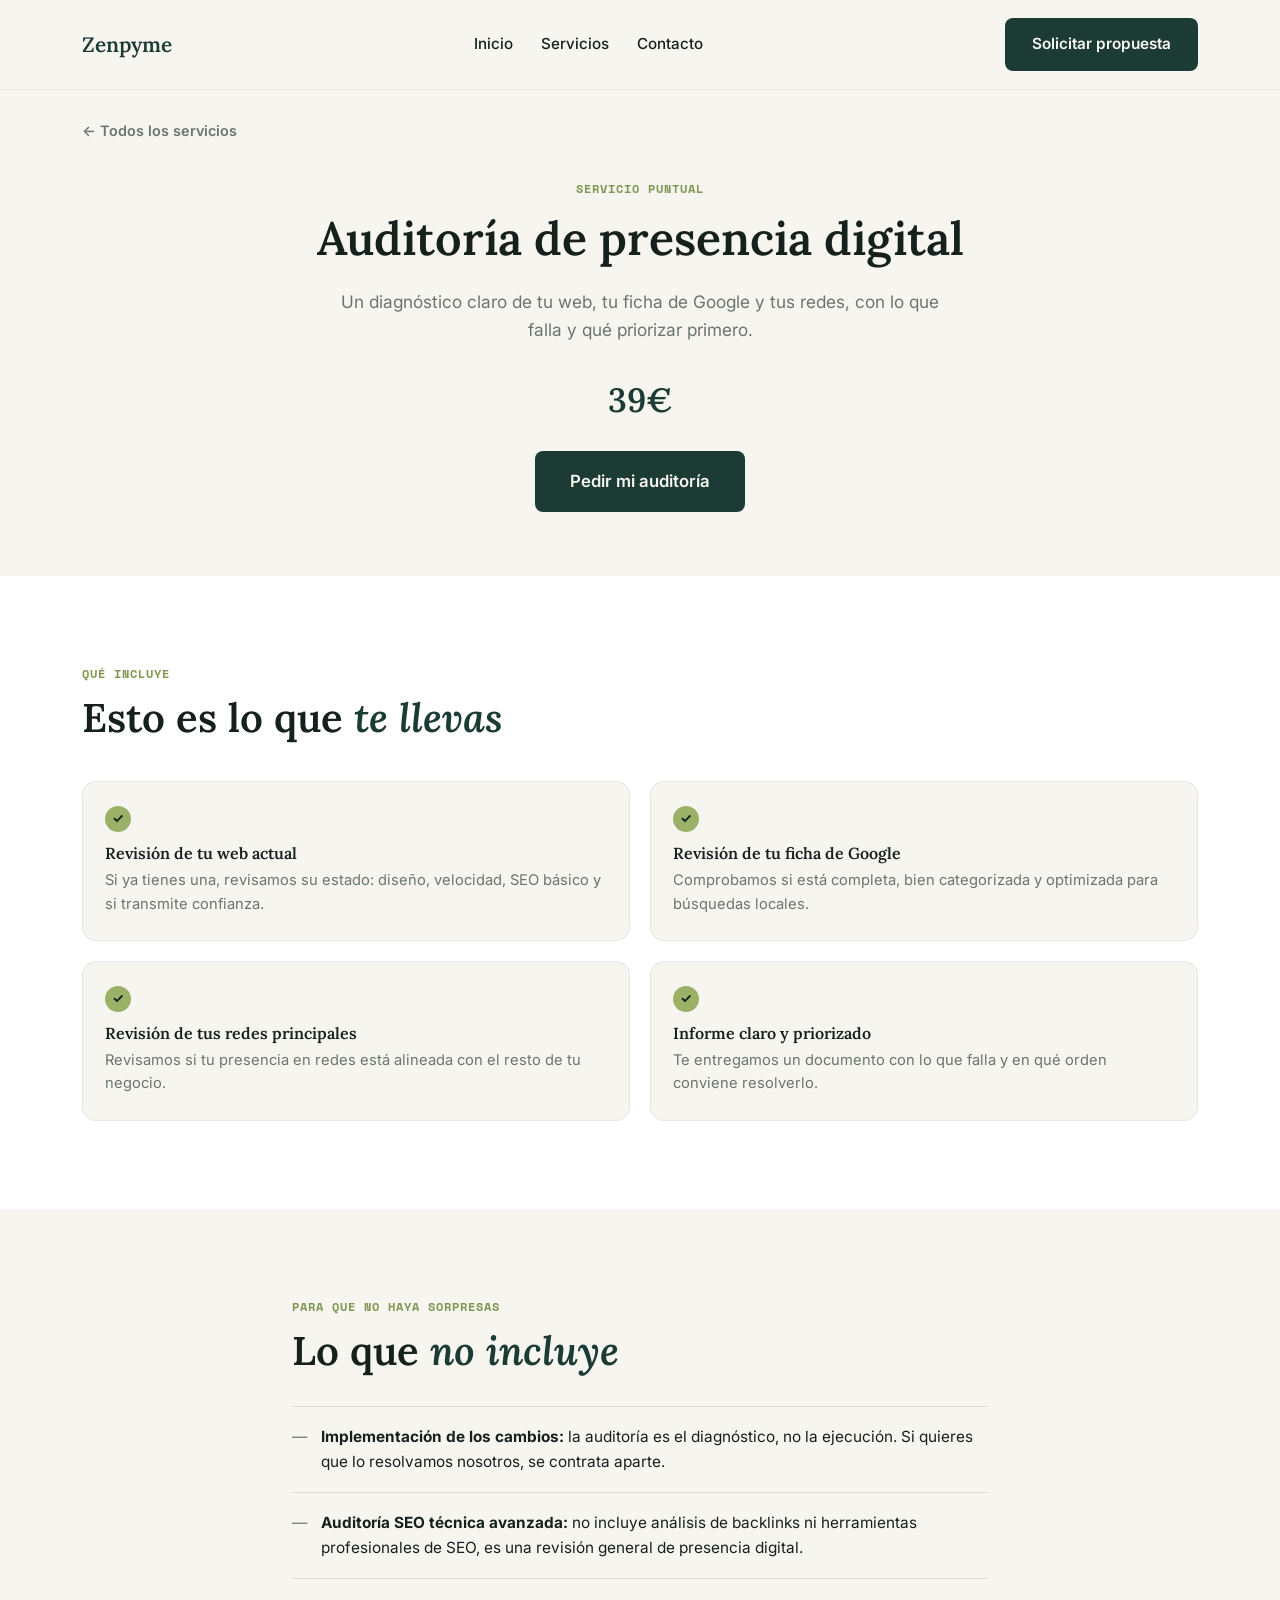
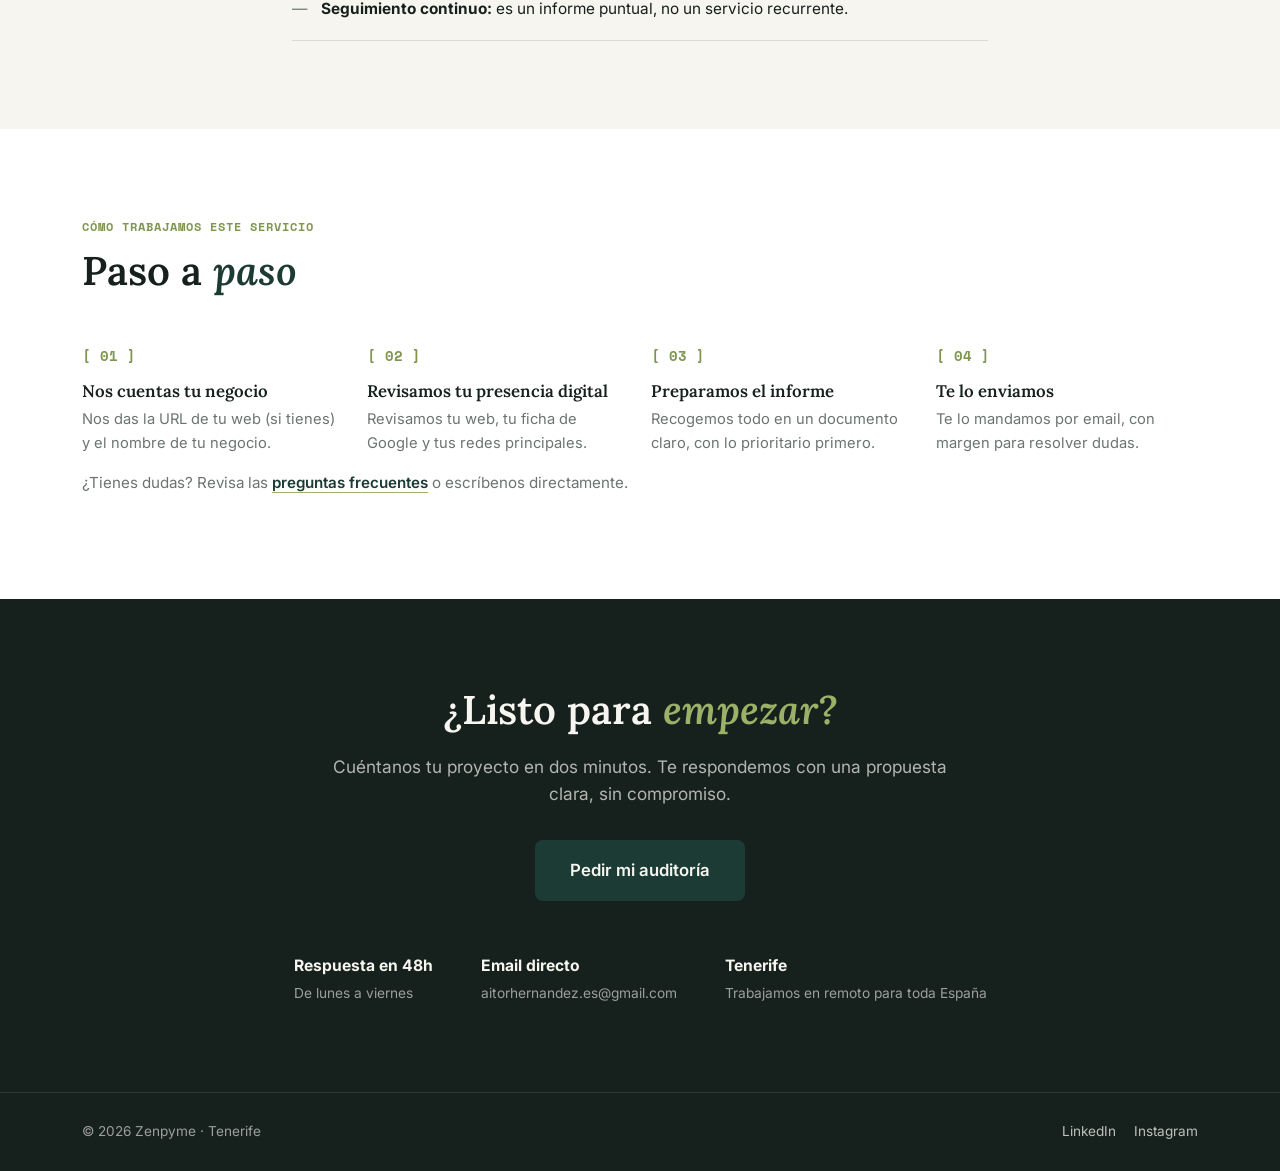
==== commit 1864c5e2: "Add files via upload" ====
--- a/auditoria-digital.html
+++ b/auditoria-digital.html
@@ -1,204 +1,197 @@
-<!DOCTYPE html>
+<!doctype html>
 <html lang="es">
 <head>
 <meta charset="UTF-8">
 <meta name="viewport" content="width=device-width, initial-scale=1.0">
-<title>Auditoría de Presencia Digital para Negocios | Aitor Hernández</title>
+<title>Auditoría de Presencia Digital para Negocios | Zenpyme</title>
 <meta name="description" content="Auditoría de tu web, ficha de Google y redes sociales. Informe claro con lo que falla y qué priorizar, por 39€.">
+<meta name="author" content="Zenpyme">
 <meta name="robots" content="index, follow">
-<meta name="author" content="Aitor Hernández">
-<meta name="theme-color" content="#0a0a0a">
-<link rel="canonical" href="https://aitorhdez.com/auditoria-digital.html">
+<meta name="theme-color" content="#1c3b34">
 
-<!-- Open Graph -->
+<meta property="og:title" content="Auditoría de Presencia Digital para Negocios | Zenpyme">
+<meta property="og:description" content="Auditoría de tu web, ficha de Google y redes sociales. Informe claro con lo que falla y qué priorizar, por 39€.">
+<meta property="og:image" content="https://zenpyme.com/fondo-zenpyme.png">
 <meta property="og:type" content="website">
+<meta property="og:url" content="https://zenpyme.com/auditoria-digital.html">
 <meta property="og:locale" content="es_ES">
-<meta property="og:url" content="https://aitorhdez.com/auditoria-digital.html">
-<meta property="og:title" content="Auditoría de Presencia Digital para Negocios | Aitor Hernández">
-<meta property="og:description" content="Auditoría de tu web, ficha de Google y redes sociales. Informe claro con lo que falla y qué priorizar, por 39€.">
-<meta property="og:image" content="https://aitorhdez.com/fondo-aitor.png">
 
-<!-- Twitter -->
 <meta name="twitter:card" content="summary_large_image">
-<meta name="twitter:title" content="Auditoría de Presencia Digital para Negocios | Aitor Hernández">
+<meta name="twitter:title" content="Auditoría de Presencia Digital para Negocios | Zenpyme">
 <meta name="twitter:description" content="Auditoría de tu web, ficha de Google y redes sociales. Informe claro con lo que falla y qué priorizar, por 39€.">
-<meta name="twitter:image" content="https://aitorhdez.com/fondo-aitor.png">
 
-<link rel="icon" href="data:image/svg+xml,%3Csvg xmlns='http://www.w3.org/2000/svg' viewBox='0 0 100 100'%3E%3Crect width='100' height='100' fill='%230a0a0a'/%3E%3Ctext x='50' y='64' font-family='Georgia, serif' font-style='italic' font-size='42' fill='%23fafaf8' text-anchor='middle'%3EAH%3C/text%3E%3C/svg%3E">
+<link rel="canonical" href="https://zenpyme.com/auditoria-digital.html">
 
-<link href="https://fonts.googleapis.com/css2?family=Lora:ital,wght@0,400;0,500;1,400;1,500&family=DM+Sans:wght@300;400;500&display=swap" rel="stylesheet">
+<link rel="preconnect" href="https://fonts.googleapis.com">
+<link rel="preconnect" href="https://fonts.gstatic.com" crossorigin>
+<link href="https://fonts.googleapis.com/css2?family=Lora:ital,wght@0,500;0,600;1,500;1,600&family=Inter:wght@400;500;600&family=Space+Mono:wght@400;700&display=swap" rel="stylesheet">
+
+<link rel="stylesheet" href="styles.css">
+
 <script type="application/ld+json">
 {
   "@context": "https://schema.org",
   "@type": "Service",
   "name": "Auditoría de presencia digital",
-  "description": "Revisión de la web, ficha de Google y redes sociales de un negocio, con un informe de recomendaciones priorizadas.",
-  "provider": {
-    "@type": "Person",
-    "name": "Aitor Hernández",
-    "url": "https://aitorhdez.com/"
-  },
+  "provider": { "@type": "Organization", "name": "Zenpyme", "url": "https://zenpyme.com/" },
   "areaServed": "ES",
-  "url": "https://aitorhdez.com/auditoria-digital.html",
-  "offers": {
-    "@type": "Offer",
-    "price": "39",
-    "priceCurrency": "EUR",
-    "url": "https://aitorhdez.com/auditoria-digital.html"
-  }
+  "description": "Diagnóstico de la web, ficha de Google y redes sociales de un negocio, con informe claro de qué falla y qué priorizar.",
+  "offers": { "@type": "Offer", "price": "39", "priceCurrency": "EUR" }
 }
 </script>
-<link rel="stylesheet" href="styles.css">
 </head>
 <body>
 
-<nav>
-  <a href="index.html" class="nav-logo">Aitor Hernández</a>
-  <ul class="nav-links" id="navLinks">
-    <li><a href="index.html">Inicio</a></li>
-    <li><a href="sobre-mi.html">Sobre mí</a></li>
-    <li class="nav-dropdown">
-      <a href="index.html#servicios">Servicios</a>
-      <ul class="nav-submenu">
-        <li><a href="diseno-web.html">Diseño Web</a></li>
-        <li><a href="auditoria-digital.html">Auditoría digital</a></li>
-        <li><a href="ficha-google.html">Ficha de Google</a></li>
-        <li><a href="mantenimiento-web.html">Mantenimiento web</a></li>
+<a class="skip-link" href="#contenido">Saltar al contenido</a>
+
+<header class="site-header" id="top">
+  <div class="header-inner">
+    <a href="index.html" class="logo">Zenpyme</a>
+
+    <nav class="main-nav" aria-label="Navegación principal">
+      <a href="index.html">Inicio</a>
+      <div class="nav-dropdown">
+        <button class="nav-dropdown-trigger" aria-expanded="false">Servicios</button>
+        <div class="nav-dropdown-menu">
+          <a href="diseno-web.html">Diseño Web</a>
+          <a href="auditoria-digital.html" class="active">Auditoría digital</a>
+          <a href="ficha-google.html">Ficha de Google</a>
+          <a href="mantenimiento-web.html">Mantenimiento web</a>
+        </div>
+      </div>
+      <a href="index.html#contacto">Contacto</a>
+    </nav>
+
+    <a href="index.html#contacto" class="btn btn-primary nav-cta">Solicitar propuesta</a>
+
+    <button class="menu-toggle" aria-label="Abrir menú" aria-expanded="false">
+      <span></span><span></span><span></span>
+    </button>
+  </div>
+</header>
+
+<main id="contenido">
+
+  <div class="breadcrumb-row">
+    <a href="index.html#servicios">← Todos los servicios</a>
+  </div>
+
+  <!-- HERO DE SERVICIO -->
+  <section class="service-hero">
+    <div class="service-hero-inner">
+      <span class="service-kicker">Servicio puntual</span>
+      <h1>Auditoría de presencia digital</h1>
+      <p class="lead">Un diagnóstico claro de tu web, tu ficha de Google y tus redes, con lo que falla y qué priorizar primero.</p>
+      <span class="service-price-tag">39€</span>
+      <a href="mailto:aitorhernandez.es@gmail.com?subject=Quiero%20una%20auditor%C3%ADa%20de%20mi%20presencia%20digital" class="btn btn-primary btn-lg">Pedir mi auditoría</a>
+    </div>
+  </section>
+
+  <!-- QUÉ INCLUYE -->
+  <section class="section section-incluye">
+    <div class="section-inner">
+      <p class="eyebrow">Qué incluye</p>
+      <h2>Esto es lo que <em>te llevas</em></h2>
+
+      <div class="includes-grid">
+        <article class="include-card">
+          <span class="include-check">✓</span>
+          <h3>Revisión de tu web actual</h3>
+          <p>Si ya tienes una, revisamos su estado: diseño, velocidad, SEO básico y si transmite confianza.</p>
+        </article>
+        <article class="include-card">
+          <span class="include-check">✓</span>
+          <h3>Revisión de tu ficha de Google</h3>
+          <p>Comprobamos si está completa, bien categorizada y optimizada para búsquedas locales.</p>
+        </article>
+        <article class="include-card">
+          <span class="include-check">✓</span>
+          <h3>Revisión de tus redes principales</h3>
+          <p>Revisamos si tu presencia en redes está alineada con el resto de tu negocio.</p>
+        </article>
+        <article class="include-card">
+          <span class="include-check">✓</span>
+          <h3>Informe claro y priorizado</h3>
+          <p>Te entregamos un documento con lo que falla y en qué orden conviene resolverlo.</p>
+        </article>
+      </div>
+    </div>
+  </section>
+
+  <!-- QUÉ NO INCLUYE -->
+  <section class="section section-no-incluye">
+    <div class="section-inner narrow">
+      <p class="eyebrow">Para que no haya sorpresas</p>
+      <h2>Lo que <em>no incluye</em></h2>
+
+      <ul class="no-includes-list">
+        <li><span><strong>Implementación de los cambios:</strong> la auditoría es el diagnóstico, no la ejecución. Si quieres que lo resolvamos nosotros, se contrata aparte.</span></li>
+        <li><span><strong>Auditoría SEO técnica avanzada:</strong> no incluye análisis de backlinks ni herramientas profesionales de SEO, es una revisión general de presencia digital.</span></li>
+        <li><span><strong>Seguimiento continuo:</strong> es un informe puntual, no un servicio recurrente.</span></li>
       </ul>
-    </li>
-    <li><a href="index.html#contacto">Contacto</a></li>
-  </ul>
-  <button class="nav-toggle" id="navToggle" aria-label="Menú">
-    <span></span><span></span><span></span>
-  </button>
-</nav>
+    </div>
+  </section>
 
-<!-- SERVICE HERO -->
-<section class="service-hero">
-  <div>
-    <a href="index.html#servicios" class="back-link">← Todos los servicios</a>
-    <span class="service-hero-eyebrow">Servicio puntual</span>
-    <h1>Auditoría de presencia digital</h1>
-    <p class="service-hero-desc">Un diagnóstico claro de tu web, tu ficha de Google y tus redes, con lo que falla y qué priorizar primero.</p>
-    <p class="service-hero-price">39€</p>
-    <a href="mailto:aitorhernandez.es@gmail.com?subject=Quiero%20una%20auditor%C3%ADa%20de%20mi%20presencia%20digital" class="btn-primary">Pedir mi auditoría</a>
-  </div>
-  <div class="service-hero-visual">
-    <svg viewBox="0 0 200 140" aria-hidden="true">
-      <rect class="draw-path" x="40" y="10" width="90" height="120" rx="6"/>
-      <line class="draw-path" x1="54" y1="32" x2="116" y2="32"/>
-      <line class="draw-path" x1="54" y1="48" x2="116" y2="48"/>
-      <line class="draw-path" x1="54" y1="64" x2="100" y2="64"/>
-      <path class="draw-path" d="M54 82l8 8 16-16"/>
-      <line class="draw-path" x1="78" y1="86" x2="116" y2="86"/>
-      <circle class="draw-path" cx="140" cy="100" r="26"/>
-      <line class="draw-path" x1="158" y1="118" x2="178" y2="138"/>
-    </svg>
-  </div>
-</section>
+  <!-- PASO A PASO -->
+  <section class="section section-proceso">
+    <div class="section-inner">
+      <p class="eyebrow">Cómo trabajamos este servicio</p>
+      <h2>Paso a <em>paso</em></h2>
 
-<!-- QUÉ INCLUYE -->
-<section class="services">
-  <p class="section-label" style="text-align:center">Qué incluye</p>
-  <h2 class="section-title" style="text-align:center">Esto es lo que<br><em>te llevas</em></h2>
-  <div class="why-grid centered">
-    <div class="why-card">
-      <span class="card-icon"><svg viewBox="0 0 24 24" fill="none" stroke="currentColor" stroke-width="1.6" stroke-linecap="round" stroke-linejoin="round"><rect x="3.5" y="5" width="17" height="12" rx="1.3"/><path d="M2 19.5h20"/><path d="M3.5 8.5h17"/></svg></span>
-      <h3>Revisión de tu web actual</h3>
-      <p>Si ya tienes una, reviso su estado: diseño, velocidad, SEO básico y si transmite confianza.</p>
+      <ol class="process-list">
+        <li class="process-step">
+          <span class="step-num">[ 01 ]</span>
+          <h3>Nos cuentas tu negocio</h3>
+          <p>Nos das la URL de tu web (si tienes) y el nombre de tu negocio.</p>
+        </li>
+        <li class="process-step">
+          <span class="step-num">[ 02 ]</span>
+          <h3>Revisamos tu presencia digital</h3>
+          <p>Revisamos tu web, tu ficha de Google y tus redes principales.</p>
+        </li>
+        <li class="process-step">
+          <span class="step-num">[ 03 ]</span>
+          <h3>Preparamos el informe</h3>
+          <p>Recogemos todo en un documento claro, con lo prioritario primero.</p>
+        </li>
+        <li class="process-step">
+          <span class="step-num">[ 04 ]</span>
+          <h3>Te lo enviamos</h3>
+          <p>Te lo mandamos por email, con margen para resolver dudas.</p>
+        </li>
+      </ol>
+
+      <p class="faq-note">¿Tienes dudas? Revisa las <a href="index.html#faq">preguntas frecuentes</a> o escríbenos directamente.</p>
     </div>
-    <div class="why-card">
-      <span class="card-icon"><svg viewBox="0 0 24 24" fill="none" stroke="currentColor" stroke-width="1.6" stroke-linecap="round" stroke-linejoin="round"><path d="M12 21s7-7.8 7-12.5A7 7 0 005 8.5C5 13.2 12 21 12 21z"/><circle cx="12" cy="8.5" r="2.4"/></svg></span>
-      <h3>Revisión de tu ficha de Google</h3>
-      <p>Compruebo si está completa, bien categorizada y optimizada para búsquedas locales.</p>
+  </section>
+
+  <!-- CTA FINAL -->
+  <section class="section section-cta-final">
+    <div class="section-inner narrow center">
+      <h2>¿Listo para <em>empezar?</em></h2>
+      <p class="lead">Cuéntanos tu proyecto en dos minutos. Te respondemos con una propuesta clara, sin compromiso.</p>
+      <a href="mailto:aitorhernandez.es@gmail.com?subject=Quiero%20una%20auditor%C3%ADa%20de%20mi%20presencia%20digital" class="btn btn-primary btn-lg">Pedir mi auditoría</a>
+
+      <div class="final-meta">
+        <div><strong>Respuesta en 48h</strong><span>De lunes a viernes</span></div>
+        <div><strong>Email directo</strong><span>aitorhernandez.es@gmail.com</span></div>
+        <div><strong>Tenerife</strong><span>Trabajamos en remoto para toda España</span></div>
+      </div>
     </div>
-    <div class="why-card">
-      <span class="card-icon"><svg viewBox="0 0 24 24" fill="none" stroke="currentColor" stroke-width="1.6" stroke-linecap="round" stroke-linejoin="round"><path d="M4 5h16v11H9l-4 4V5z"/></svg></span>
-      <h3>Revisión de tus redes principales</h3>
-      <p>Reviso si tu presencia en redes está alineada con el resto de tu negocio.</p>
+  </section>
+
+</main>
+
+<footer class="site-footer">
+  <div class="footer-inner">
+    <span>© 2026 Zenpyme · Tenerife</span>
+    <div class="footer-links">
+      <a href="https://www.linkedin.com/in/aitorhdezdg/" target="_blank" rel="noopener">LinkedIn</a>
+      <a href="https://www.instagram.com/aitorherlu/" target="_blank" rel="noopener">Instagram</a>
     </div>
-    <div class="why-card">
-      <span class="card-icon"><svg viewBox="0 0 24 24" fill="none" stroke="currentColor" stroke-width="1.6" stroke-linecap="round" stroke-linejoin="round"><rect x="5" y="4" width="14" height="17" rx="1.5"/><path d="M9 4V3a1 1 0 011-1h4a1 1 0 011 1v1"/><path d="M8.5 12.5l2 2 5-5"/></svg></span>
-      <h3>Informe claro y priorizado</h3>
-      <p>Te entrego un documento con lo que falla y en qué orden conviene resolverlo.</p>
-    </div>
-  </div>
-</section>
-
-<!-- QUÉ NO INCLUYE -->
-<section class="not-included">
-  <p class="section-label">Para que no haya sorpresas</p>
-  <h2 class="section-title">Lo que <em>no incluye</em></h2>
-  <ul class="not-included-list">
-    <li><svg viewBox="0 0 24 24" fill="none" stroke="currentColor" stroke-width="1.6" stroke-linecap="round" stroke-linejoin="round"><path d="M6 6l12 12M18 6L6 18"/></svg><span>Implementación de los cambios: la auditoría es el diagnóstico, no la ejecución. Si quieres que lo resuelva yo, se contrata aparte.</span></li>
-    <li><svg viewBox="0 0 24 24" fill="none" stroke="currentColor" stroke-width="1.6" stroke-linecap="round" stroke-linejoin="round"><path d="M6 6l12 12M18 6L6 18"/></svg><span>Auditoría SEO técnica avanzada: no incluye análisis de backlinks ni herramientas profesionales de SEO, es una revisión general de presencia digital.</span></li>
-    <li><svg viewBox="0 0 24 24" fill="none" stroke="currentColor" stroke-width="1.6" stroke-linecap="round" stroke-linejoin="round"><path d="M6 6l12 12M18 6L6 18"/></svg><span>Seguimiento continuo: es un informe puntual, no un servicio recurrente.</span></li>
-  </ul>
-</section>
-
-<!-- CÓMO TRABAJO -->
-<section class="process">
-  <p class="section-label" style="text-align:center">Cómo trabajo este servicio</p>
-  <h2 class="section-title" style="text-align:center">Paso a <em>paso</em></h2>
-  <div class="process-grid centered">
-    <div class="process-step">
-      <span class="step-num">01</span>
-      <h3>Me cuentas tu negocio</h3>
-      <p>Me das la URL de tu web (si tienes) y el nombre de tu negocio.</p>
-    </div>
-    <div class="process-step">
-      <span class="step-num">02</span>
-      <h3>Reviso tu presencia digital</h3>
-      <p>Reviso tu web, tu ficha de Google y tus redes principales.</p>
-    </div>
-    <div class="process-step">
-      <span class="step-num">03</span>
-      <h3>Preparo el informe</h3>
-      <p>Recojo todo en un documento claro, con lo prioritario primero.</p>
-    </div>
-    <div class="process-step">
-      <span class="step-num">04</span>
-      <h3>Te lo envío</h3>
-      <p>Te lo mando por email, con margen para resolver dudas.</p>
-    </div>
-  </div>
-</section>
-
-<section class="services-cta">
-  <p>¿Tienes dudas? Revisa las <a href="index.html#faq" style="color:var(--accent);text-decoration:underline">preguntas frecuentes</a> o escríbeme directamente.</p>
-</section>
-
-<!-- CIERRE -->
-<section class="final-cta">
-  <h2 class="section-title">¿Listo para<br><em>empezar?</em></h2>
-  <p>Cuéntame tu proyecto en dos minutos. Te respondo con una propuesta clara, sin compromiso.</p>
-  <a href="mailto:aitorhernandez.es@gmail.com?subject=Quiero%20una%20auditor%C3%ADa%20de%20mi%20presencia%20digital" class="btn-primary">Pedir mi auditoría</a>
-  <div class="final-cta-grid">
-    <div class="final-cta-item">
-      <strong>Respuesta en 48h</strong>
-      <span>De lunes a viernes</span>
-    </div>
-    <div class="final-cta-item">
-      <strong>Email directo</strong>
-      <span>aitorhernandez.es@gmail.com</span>
-    </div>
-    <div class="final-cta-item">
-      <strong>Tenerife</strong>
-      <span>Trabajo en remoto para toda España</span>
-    </div>
-  </div>
-</section>
-
-<footer>
-  <span>© 2026 Aitor Hernández</span>
-  <span>Diseño Web · Tenerife</span>
-  <div class="footer-links">
-    <a href="https://www.linkedin.com/in/aitorhdezdg/" target="_blank">LinkedIn</a>
-    <a href="https://www.instagram.com/aitorherlu/" target="_blank">Instagram</a>
   </div>
 </footer>
 
 <script src="script.js"></script>
-
 </body>
 </html>
--- a/styles.css
+++ b/styles.css
@@ -1,378 +1,714 @@
-*{margin:0;padding:0;box-sizing:border-box}
-:root{
-  --black:#0a0a0a;
-  --white:#fafaf8;
-  --gray-light:#f0ede8;
-  --gray-mid:#c8c4bc;
-  --gray-text:#6b6760;
-  --accent:#c2693e;
-  --accent-dark:#a8552e;
-  --accent-light:#f1e2d0;
-}
-html{scroll-behavior:smooth}
-body{background:var(--white);color:var(--black);font-family:'DM Sans',sans-serif;font-weight:300;overflow-x:hidden}
-
-/* NAV */
-nav{position:fixed;top:0;left:0;right:0;z-index:100;padding:1.2rem 3rem;display:flex;justify-content:space-between;align-items:center;background:rgba(250,250,248,0.95);backdrop-filter:blur(8px);border-bottom:1px solid rgba(0,0,0,0.06)}
-.nav-logo{font-family:'Lora',serif;font-size:1.1rem;font-style:italic;color:var(--black);text-decoration:none}
-.nav-links{display:flex;gap:2.5rem;list-style:none}
-.nav-links a{font-size:0.78rem;letter-spacing:0.12em;text-transform:uppercase;color:var(--gray-text);text-decoration:none;transition:color 0.2s}
-.nav-links a:hover{color:var(--accent)}
-.nav-toggle{display:none;background:none;border:none;cursor:pointer;flex-direction:column;gap:5px;padding:4px}
-.nav-toggle span{display:block;width:22px;height:1px;background:var(--black);transition:all 0.3s}
-
-.nav-dropdown{position:relative;display:flex;align-items:center}
-.nav-dropdown>a::after{content:'▾';font-size:0.55rem;margin-left:0.35rem;opacity:0.6;letter-spacing:0}
-.nav-submenu{list-style:none;position:absolute;top:100%;left:-1.4rem;background:var(--white);min-width:230px;box-shadow:0 16px 28px -10px rgba(10,10,10,0.18);opacity:0;visibility:hidden;transform:translateY(8px);transition:opacity 0.2s ease,transform 0.2s ease,visibility 0.2s;padding:0.6rem 0;border:1px solid rgba(0,0,0,0.06)}
-.nav-dropdown:hover .nav-submenu{opacity:1;visibility:visible;transform:translateY(0)}
-.nav-submenu li a{display:block;padding:0.7rem 1.4rem;font-size:0.76rem;letter-spacing:0.04em;text-transform:none;color:var(--gray-text);white-space:nowrap}
-.nav-submenu li a:hover{color:var(--accent);background:var(--gray-light)}
-
-/* HERO */
-.hero{min-height:100vh;display:grid;grid-template-columns:1fr 1fr;padding-top:64px}
-.hero-left{padding:5rem 4rem 4rem 5rem;display:flex;flex-direction:column;justify-content:center}
-.hero-eyebrow{font-size:0.72rem;letter-spacing:0.2em;text-transform:uppercase;color:var(--gray-text);margin-bottom:2rem}
-.hero-name{font-family:'Lora',serif;font-size:clamp(3rem,5vw,5.5rem);font-weight:400;line-height:1.05;margin-bottom:1.5rem}
-.hero-name em{font-style:italic;color:var(--accent)}
-.hero-tagline{font-size:1rem;line-height:1.8;color:var(--gray-text);max-width:380px;margin-bottom:3rem;font-weight:300}
-.hero-cta{display:flex;gap:1rem;flex-wrap:wrap}
-.btn-primary{background:var(--accent);color:var(--white);padding:0.9rem 2.2rem;font-family:'DM Sans',sans-serif;font-size:0.78rem;letter-spacing:0.1em;text-transform:uppercase;border:none;cursor:pointer;text-decoration:none;display:inline-block;transition:transform 0.25s ease,box-shadow 0.25s ease,background 0.25s ease}
-.btn-primary:hover{background:var(--accent-dark);transform:translateY(-3px);box-shadow:0 10px 20px -8px rgba(194,105,62,0.45)}
-.btn-secondary{background:transparent;color:var(--accent);padding:0.9rem 2.2rem;font-family:'DM Sans',sans-serif;font-size:0.78rem;letter-spacing:0.1em;text-transform:uppercase;border:1px solid var(--accent);cursor:pointer;text-decoration:none;display:inline-block;transition:transform 0.25s ease,box-shadow 0.25s ease,background 0.25s ease,color 0.25s ease}
-.btn-secondary:hover{background:var(--accent);color:var(--white);transform:translateY(-3px);box-shadow:0 10px 20px -8px rgba(194,105,62,0.35)}
-@media(prefers-reduced-motion:reduce){.btn-primary,.btn-secondary{transition:background 0.2s,color 0.2s}.btn-primary:hover,.btn-secondary:hover{transform:none}}
-.hero-right{background:var(--gray-light);display:flex;align-items:stretch;justify-content:center;position:relative;overflow:hidden;padding:0}
-.hero-photo{width:100%;height:100%;object-fit:cover;object-position:right center;min-height:500px}
-.rotating-word{display:inline-block;transition:opacity 0.3s ease;color:var(--accent);font-weight:500}
-.rotating-word.fade{opacity:0}
-@media(prefers-reduced-motion:reduce){.rotating-word{transition:none}}
-
-/* TICKER */
-.ticker{background:var(--black);overflow:hidden;padding:0.9rem 0;white-space:nowrap}
-.ticker-track{display:inline-flex;gap:3rem;animation:tickerScroll 28s linear infinite}
-.ticker-track span{font-size:0.72rem;letter-spacing:0.15em;text-transform:uppercase;color:rgba(255,255,255,0.45);padding-right:3rem;border-right:1px solid rgba(255,255,255,0.15)}
-@keyframes tickerScroll{from{transform:translateX(0)}to{transform:translateX(-50%)}}
-@media(prefers-reduced-motion:reduce){.ticker-track{animation:none}.ticker{overflow-x:auto}}
-.hero-stat-grid{display:grid;grid-template-columns:1fr 1fr;gap:2px;background:rgba(0,0,0,0.08);width:100%}
-.hero-stat{background:var(--gray-light);padding:2rem 1.5rem}
-.hero-stat-num{font-family:'Lora',serif;font-size:2.2rem;font-weight:400;color:var(--black);display:block;margin-bottom:0.3rem}
-.hero-stat-label{font-size:0.7rem;letter-spacing:0.12em;text-transform:uppercase;color:var(--gray-text)}
-
-/* SECTIONS */
-section{padding:6rem 5rem}
-.section-label{font-size:0.7rem;letter-spacing:0.2em;text-transform:uppercase;color:var(--gray-text);margin-bottom:1rem}
-.section-title{font-family:'Lora',serif;font-size:clamp(1.8rem,3vw,3rem);font-weight:400;line-height:1.2;color:var(--black);margin-bottom:3rem}
-.section-title em{font-style:italic;color:var(--accent)}
-
-/* GARANTÍAS */
-.guarantees-grid{display:grid;grid-template-columns:repeat(auto-fit,minmax(220px,1fr));gap:2px;background:rgba(0,0,0,0.08)}
-.card-icon{display:inline-flex;align-items:center;justify-content:center;width:44px;height:44px;border-radius:50%;background:var(--accent-light);color:var(--accent);margin-bottom:1.2rem}
-.card-icon svg{width:21px;height:21px}
-
-.guarantee-card{background:var(--gray-light);padding:2.5rem 2rem}
-.sector-card,.service-card,.price-card,.why-card,.portfolio-card,.addon-card,.guarantee-card{transition:transform 0.25s ease,box-shadow 0.25s ease;position:relative}
-.sector-card:hover,.service-card:hover,.price-card:hover,.why-card:hover,.portfolio-card:hover,.addon-card:hover,.guarantee-card:hover{transform:translateY(-6px);box-shadow:0 16px 28px -16px rgba(10,10,10,0.18);z-index:1}
-@media(prefers-reduced-motion:reduce){.sector-card,.service-card,.price-card,.why-card,.portfolio-card,.addon-card,.guarantee-card{transition:box-shadow 0.2s}.sector-card:hover,.service-card:hover,.price-card:hover,.why-card:hover,.portfolio-card:hover,.addon-card:hover,.guarantee-card:hover{transform:none}}
-.guarantee-card h3{font-family:'Lora',serif;font-size:1.02rem;font-weight:400;margin-bottom:0.8rem;color:var(--black);line-height:1.3}
-.guarantee-card p{font-size:0.85rem;line-height:1.7;color:var(--gray-text);font-weight:300}
-.guarantees{background:var(--gray-light)}
-
-/* SECTORES */
-.sectors-grid{display:grid;grid-template-columns:repeat(3,1fr);gap:2px;background:rgba(0,0,0,0.08)}
-.sector-card{background:var(--white);padding:2.2rem 2rem}
-.sector-card h3{font-family:'Lora',serif;font-size:1.05rem;font-weight:400;margin-bottom:0.7rem;color:var(--black);line-height:1.3}
-.sector-card p{font-size:0.85rem;line-height:1.7;color:var(--gray-text);font-weight:300}
-
-/* SOBRE MÍ */
-.about{display:grid;grid-template-columns:1fr 1.2fr;gap:6rem;align-items:center}
-.about-text p{font-size:1rem;line-height:1.9;color:var(--gray-text);margin-bottom:1.5rem;font-weight:300}
-.about-text p strong{color:var(--black);font-weight:500}
-.about-tags{display:flex;flex-wrap:wrap;gap:0.6rem;margin-top:2rem}
-.tag{padding:0.4rem 1rem;border:1px solid var(--gray-mid);font-size:0.7rem;letter-spacing:0.1em;text-transform:uppercase;color:var(--gray-text)}
-.about-quote{padding:3rem;background:var(--gray-light);border-left:2px solid var(--black)}
-.about-quote blockquote{font-family:'Lora',serif;font-size:1.2rem;font-style:italic;line-height:1.7;color:var(--black)}
-.about-quote cite{display:block;margin-top:1rem;font-size:0.7rem;letter-spacing:0.12em;text-transform:uppercase;color:var(--gray-text);font-style:normal}
-
-/* EXPERIENCIA */
-.experience{background:var(--gray-light)}
-.exp-grid{display:grid;gap:0}
-.exp-item{display:grid;grid-template-columns:160px 1fr;gap:2.5rem;padding:2.5rem 0;border-bottom:1px solid rgba(0,0,0,0.1);align-items:start}
-.exp-item:first-child{border-top:1px solid rgba(0,0,0,0.1)}
-.exp-period{font-size:0.72rem;letter-spacing:0.1em;text-transform:uppercase;color:var(--gray-text);padding-top:0.2rem}
-.exp-content h3{font-family:'Lora',serif;font-size:1.2rem;font-weight:400;margin-bottom:0.3rem}
-.exp-company{font-size:0.75rem;letter-spacing:0.1em;text-transform:uppercase;color:var(--gray-text);margin-bottom:1rem}
-.exp-content p{font-size:0.9rem;line-height:1.8;color:var(--gray-text);font-weight:300}
-.exp-metrics{display:flex;flex-wrap:wrap;gap:0.5rem;margin-top:1rem}
-.metric{background:var(--white);padding:0.35rem 0.85rem;font-size:0.7rem;letter-spacing:0.06em;color:var(--black)}
-
-/* LOGROS */
-
-/* SERVICIOS */
-.services-intro{font-size:1rem;line-height:1.9;color:var(--gray-text);max-width:620px;margin-bottom:3rem;font-weight:300}
-.services-grid{display:grid;grid-template-columns:repeat(4,1fr);gap:2px;background:rgba(0,0,0,0.08);margin-bottom:3rem}
-.service-card{background:var(--white);padding:2.5rem 2rem}
-.service-tag{font-size:0.68rem;letter-spacing:0.15em;text-transform:uppercase;color:var(--gray-mid);display:block;margin-bottom:1.1rem}
-.service-card h3{font-family:'Lora',serif;font-size:1.05rem;font-weight:400;margin-bottom:0.8rem;color:var(--black);line-height:1.3}
-.service-card p{font-size:0.85rem;line-height:1.7;color:var(--gray-text);font-weight:300}
-.services-cta{background:var(--gray-light);padding:3rem;text-align:center}
-.services-cta p{font-family:'Lora',serif;font-size:1.3rem;font-style:italic;color:var(--black);margin-bottom:1.5rem;line-height:1.4}
-.pricing-grid{display:grid;grid-template-columns:repeat(3,1fr);gap:2px;background:rgba(0,0,0,0.08);margin-bottom:3rem}
-.price-card{background:var(--white);padding:2.5rem 2rem}
-.price-amount{font-family:'Lora',serif;font-size:2rem;font-weight:400;color:var(--accent);display:block;margin:0.6rem 0 1rem}
-.price-amount small{font-family:'DM Sans',sans-serif;font-size:0.85rem;font-weight:300;color:var(--gray-text)}
-.price-card p{font-size:0.85rem;line-height:1.7;color:var(--gray-text);font-weight:300}
-
-/* POR QUÉ ELEGIRME */
-.why-grid{display:grid;grid-template-columns:repeat(2,1fr);gap:2px;background:rgba(0,0,0,0.08)}
-.why-card{background:var(--white);padding:2.5rem 2.5rem}
-.why-card h3{font-family:'Lora',serif;font-size:1.15rem;font-weight:400;margin-bottom:0.8rem;color:var(--black);line-height:1.3}
-.why-card p{font-size:0.9rem;line-height:1.75;color:var(--gray-text);font-weight:300}
-.why-grid.centered .why-card{text-align:center}
-.why-grid.centered .card-icon{margin:0 auto 1.2rem}
-.why-grid.col3{grid-template-columns:repeat(3,1fr)}
-
-/* PORTAFOLIO */
-.portfolio{background:var(--gray-light)}
-.portfolio-grid{display:grid;grid-template-columns:repeat(3,1fr);gap:2px;background:rgba(0,0,0,0.08)}
-.portfolio-card{background:var(--gray-light);padding:2.5rem 2rem}
-.portfolio-tag{font-size:0.68rem;letter-spacing:0.15em;text-transform:uppercase;color:var(--gray-mid);display:block;margin-bottom:1.1rem}
-.portfolio-card h3{font-family:'Lora',serif;font-size:1.05rem;font-weight:400;margin-bottom:0.8rem;color:var(--black);line-height:1.3}
-.portfolio-card p{font-size:0.85rem;line-height:1.7;color:var(--gray-text);font-weight:300}
-
-/* PROCESO */
-.process-grid{display:grid;grid-template-columns:repeat(4,1fr);gap:2px;background:rgba(0,0,0,0.08)}
-.process-step{background:var(--white);padding:2.5rem 2rem}
-.process-grid.centered .process-step{text-align:center}
-.process-grid.centered .step-num{display:block;text-align:center}
-.step-num{font-family:'Lora',serif;font-size:1.5rem;font-style:italic;color:var(--accent);display:block;margin-bottom:1rem}
-.process-step h3{font-family:'Lora',serif;font-size:1.05rem;font-weight:400;margin-bottom:0.8rem;color:var(--black);line-height:1.3}
-.process-step p{font-size:0.85rem;line-height:1.7;color:var(--gray-text);font-weight:300}
-
-/* OTROS SERVICIOS */
-.addon-grid{display:grid;grid-template-columns:1fr 1fr;gap:2px;background:rgba(0,0,0,0.08)}
-.addon-card{background:var(--white);padding:2.5rem 2rem}
-.addon-card h3{font-family:'Lora',serif;font-size:1.1rem;font-weight:400;margin-bottom:0.8rem;color:var(--black);line-height:1.3}
-.addon-price{font-family:'Lora',serif;font-size:1.4rem;font-weight:400;color:var(--accent);display:block;margin-bottom:1rem}
-.addon-card p{font-size:0.88rem;line-height:1.7;color:var(--gray-text);font-weight:300;margin-bottom:1.2rem}
-.addon-link{font-size:0.78rem;letter-spacing:0.08em;text-transform:uppercase;color:var(--accent);text-decoration:none;border-bottom:1px solid var(--accent);padding-bottom:2px;transition:transform 0.2s ease}
-.addon-link:hover{transform:translateX(3px)}
-.addon-actions{display:flex;align-items:center;justify-content:space-between;flex-wrap:wrap;gap:1rem;margin-top:auto}
-.detail-link{font-size:0.78rem;color:var(--gray-text);text-decoration:underline;text-decoration-color:var(--gray-mid);transition:color 0.2s}
-.detail-link:hover{color:var(--accent);text-decoration-color:var(--accent)}
+/* ============================================
+   ZENPYME — Design tokens
+   ============================================ */
+:root {
+  /* Color */
+  --bg:        #f7f5f0;   /* fondo cálido roto, no blanco puro */
+  --ink:       #16201d;   /* texto principal, casi negro con base verde */
+  --primary:   #1c3b34;   /* verde petróleo — ancla de marca */
+  --primary-dk:#10241f;
+  --accent:    #9bb168;   /* verde lima apagado — CTA y detalles */
+  --accent-dk: #7f9650;
+  --gray:      #6b7570;   /* gris neutro de soporte */
+  --line:      rgba(22,32,29,0.12);
+  --line-soft: rgba(22,32,29,0.07);
+  --card-bg:   #ffffff;
+
+  /* Type */
+  --font-display: 'Lora', serif;
+  --font-body: 'Inter', sans-serif;
+  --font-mono: 'Space Mono', monospace;
+
+  --radius: 14px;
+  --radius-sm: 8px;
+  --max-w: 1180px;
+}
+
+* { box-sizing: border-box; }
+html { scroll-behavior: smooth; }
+
+body {
+  margin: 0;
+  font-family: var(--font-body);
+  background: var(--bg);
+  color: var(--ink);
+  line-height: 1.6;
+  -webkit-font-smoothing: antialiased;
+}
+
+h1, h2, h3 {
+  font-family: var(--font-display);
+  font-weight: 600;
+  line-height: 1.15;
+  margin: 0 0 0.5em;
+  color: var(--ink);
+}
+h1 { font-size: clamp(2.4rem, 5vw, 3.6rem); }
+h2 { font-size: clamp(1.8rem, 3.4vw, 2.5rem); }
+h3 { font-size: 1.15rem; margin-bottom: 0.4em; }
+
+em {
+  font-style: italic;
+  color: var(--primary);
+}
+
+p { margin: 0 0 1em; color: var(--ink); }
+.lead { font-size: 1.08rem; color: var(--gray); max-width: 620px; }
+
+a { color: inherit; text-decoration: none; }
+
+img, svg { max-width: 100%; display: block; }
+
+ul, ol { margin: 0; padding: 0; list-style: none; }
+
+.skip-link {
+  position: absolute;
+  left: -999px;
+  top: 0;
+  background: var(--ink);
+  color: #fff;
+  padding: 10px 16px;
+  z-index: 999;
+}
+.skip-link:focus { left: 0; }
+
+:focus-visible {
+  outline: 2px solid var(--accent-dk);
+  outline-offset: 3px;
+}
+
+.eyebrow {
+  font-family: var(--font-mono);
+  font-size: 0.78rem;
+  letter-spacing: 0.08em;
+  text-transform: uppercase;
+  color: var(--accent-dk);
+  margin: 0 0 0.9em;
+  font-weight: 700;
+}
+
+.section { padding: 88px 0; }
+.section-inner {
+  max-width: var(--max-w);
+  margin: 0 auto;
+  padding: 0 32px;
+}
+.section-inner.narrow { max-width: 760px; }
+.section-inner.center { text-align: center; }
+.section-inner.center .lead { margin-left: auto; margin-right: auto; }
+
+.link-arrow {
+  font-weight: 600;
+  color: var(--primary);
+  border-bottom: 1px solid var(--accent);
+  padding-bottom: 2px;
+  display: inline-block;
+}
+.link-arrow:hover { color: var(--accent-dk); }
+
+/* Buttons */
+.btn {
+  display: inline-flex;
+  align-items: center;
+  justify-content: center;
+  padding: 13px 26px;
+  border-radius: var(--radius-sm);
+  font-weight: 600;
+  font-size: 0.96rem;
+  transition: transform 0.15s ease, background 0.15s ease, box-shadow 0.15s ease;
+  border: 1px solid transparent;
+}
+.btn-primary {
+  background: var(--primary);
+  color: #f7f5f0;
+}
+.btn-primary:hover {
+  background: var(--primary-dk);
+  transform: translateY(-1px);
+}
+.btn-ghost {
+  background: transparent;
+  border-color: var(--line);
+  color: var(--ink);
+}
+.btn-ghost:hover { border-color: var(--primary); }
+.btn-lg { padding: 16px 34px; font-size: 1.05rem; }
+
+/* ============================================
+   HEADER
+   ============================================ */
+.site-header {
+  position: sticky;
+  top: 0;
+  z-index: 100;
+  background: rgba(247,245,240,0.92);
+  backdrop-filter: blur(8px);
+  border-bottom: 1px solid var(--line-soft);
+}
+.header-inner {
+  max-width: var(--max-w);
+  margin: 0 auto;
+  padding: 18px 32px;
+  display: flex;
+  align-items: center;
+  justify-content: space-between;
+  gap: 24px;
+}
+.logo {
+  font-family: var(--font-display);
+  font-weight: 600;
+  font-size: 1.3rem;
+  color: var(--primary);
+}
+.main-nav {
+  display: flex;
+  align-items: center;
+  gap: 28px;
+  font-weight: 500;
+  font-size: 0.95rem;
+}
+.main-nav a:hover { color: var(--primary); }
+.main-nav a.active { color: var(--primary); font-weight: 600; }
+
+.nav-dropdown { position: relative; }
+.nav-dropdown-trigger {
+  background: none;
+  border: none;
+  font: inherit;
+  font-weight: 500;
+  color: var(--ink);
+  cursor: pointer;
+  padding: 0;
+}
+.nav-dropdown-menu {
+  position: absolute;
+  top: 130%;
+  left: 0;
+  background: var(--card-bg);
+  border: 1px solid var(--line-soft);
+  border-radius: var(--radius-sm);
+  box-shadow: 0 12px 28px rgba(22,32,29,0.1);
+  padding: 8px;
+  min-width: 200px;
+  opacity: 0;
+  visibility: hidden;
+  transform: translateY(-6px);
+  transition: all 0.15s ease;
+}
+.nav-dropdown:hover .nav-dropdown-menu,
+.nav-dropdown:focus-within .nav-dropdown-menu {
+  opacity: 1;
+  visibility: visible;
+  transform: translateY(0);
+}
+.nav-dropdown-menu a {
+  display: block;
+  padding: 9px 12px;
+  border-radius: 6px;
+  font-size: 0.92rem;
+}
+.nav-dropdown-menu a:hover { background: var(--bg); color: var(--primary); }
+
+.nav-cta { white-space: nowrap; }
+
+.menu-toggle {
+  display: none;
+  flex-direction: column;
+  gap: 5px;
+  background: none;
+  border: none;
+  cursor: pointer;
+  padding: 6px;
+}
+.menu-toggle span {
+  width: 22px;
+  height: 2px;
+  background: var(--ink);
+}
+
+/* ============================================
+   HERO
+   ============================================ */
+.hero { padding-top: 64px; }
+.hero-inner {
+  max-width: var(--max-w);
+  margin: 0 auto;
+  padding: 0 32px;
+  display: grid;
+  grid-template-columns: 1.05fr 0.95fr;
+  gap: 56px;
+  align-items: center;
+}
+.hero-copy .eyebrow { margin-bottom: 1em; }
+.hero-lead { margin: 22px 0 32px; font-size: 1.12rem; }
+.hero-actions { display: flex; gap: 14px; flex-wrap: wrap; }
+
+.hero-svg { width: 100%; height: auto; }
+.float-card { animation: floatUp 5s ease-in-out infinite; }
+.float-card-2 { animation: floatUp 6s ease-in-out infinite reverse; }
+@keyframes floatUp {
+  0%, 100% { transform: translateY(0); }
+  50% { transform: translateY(-8px); }
+}
+@media (prefers-reduced-motion: reduce) {
+  .float-card, .float-card-2 { animation: none; }
+}
+
+.metrics-strip {
+  max-width: var(--max-w);
+  margin: 72px auto 0;
+  padding: 0 32px;
+  display: grid;
+  grid-template-columns: repeat(4, 1fr);
+  border-top: 1px solid var(--line-soft);
+  border-bottom: 1px solid var(--line-soft);
+}
+.metric {
+  padding: 26px 16px;
+  text-align: center;
+  border-right: 1px solid var(--line-soft);
+  display: flex;
+  flex-direction: column;
+  gap: 4px;
+}
+.metric:last-child { border-right: none; }
+.metric-num {
+  font-family: var(--font-display);
+  font-size: 1.9rem;
+  font-weight: 600;
+  color: var(--primary);
+}
+.metric-label {
+  font-size: 0.82rem;
+  color: var(--gray);
+}
+
+/* ============================================
+   SECTIONS — general
+   ============================================ */
+.section-why { background: var(--bg); }
+
+.section-servicios,
+.section-proceso,
+.section-faq { background: #fff; }
+
+.feature-grid {
+  display: grid;
+  grid-template-columns: repeat(4, 1fr);
+  gap: 18px;
+  margin: 48px 0 56px;
+}
+.feature-card {
+  background: var(--bg);
+  border: 1px solid var(--line-soft);
+  border-radius: var(--radius);
+  padding: 26px 22px;
+}
+.feature-tag {
+  font-family: var(--font-mono);
+  font-size: 0.72rem;
+  text-transform: uppercase;
+  letter-spacing: 0.06em;
+  color: var(--accent-dk);
+  font-weight: 700;
+}
+.feature-card h3 { margin-top: 10px; font-size: 1.05rem; }
+.feature-card p { font-size: 0.92rem; color: var(--gray); margin: 0; }
+
+.pricing-row {
+  display: grid;
+  grid-template-columns: 1.2fr 1fr 1fr;
+  gap: 18px;
+  margin-bottom: 48px;
+}
+.price-card {
+  border: 1px solid var(--line-soft);
+  border-radius: var(--radius);
+  padding: 28px 26px;
+  background: var(--bg);
+}
+.price-card-main {
+  background: var(--primary);
+  color: #f7f5f0;
+  border-color: var(--primary);
+}
+.price-card-main .price-tag,
+.price-card-main p { color: rgba(247,245,240,0.78); }
+.price-card-main .link-arrow { color: var(--accent); border-color: var(--accent); }
+.price-tag {
+  display: block;
+  font-size: 0.85rem;
+  color: var(--gray);
+  margin-bottom: 6px;
+}
+.price-amount {
+  font-family: var(--font-display);
+  font-size: 2rem;
+  font-weight: 600;
+  display: block;
+  margin-bottom: 12px;
+}
+.price-amount small { font-size: 0.95rem; font-weight: 500; }
+
+.cta-banner {
+  background: var(--bg);
+  border: 1px solid var(--line-soft);
+  border-radius: var(--radius);
+  padding: 30px 36px;
+  display: flex;
+  align-items: center;
+  justify-content: space-between;
+  flex-wrap: wrap;
+  gap: 18px;
+}
+.cta-banner p { margin: 0; font-weight: 600; font-size: 1.05rem; }
+
+/* Otros servicios */
+.section-otros { background: var(--bg); }
+.service-pair {
+  display: grid;
+  grid-template-columns: 1fr 1fr;
+  gap: 22px;
+  margin-top: 40px;
+}
+.service-card {
+  background: #fff;
+  border: 1px solid var(--line-soft);
+  border-radius: var(--radius);
+  padding: 30px;
+}
+.service-price {
+  display: inline-block;
+  font-family: var(--font-display);
+  font-size: 1.5rem;
+  font-weight: 600;
+  color: var(--primary);
+  margin: 6px 0 14px;
+}
+.service-card-actions {
+  display: flex;
+  gap: 20px;
+  margin-top: 14px;
+  flex-wrap: wrap;
+}
+
+/* Por qué elegirnos */
+.section-elegir { background: #fff; }
+.reason-grid {
+  display: grid;
+  grid-template-columns: repeat(2, 1fr);
+  gap: 24px;
+  margin-top: 40px;
+}
+.reason-card {
+  padding: 6px 0;
+  border-top: 1px solid var(--line-soft);
+  padding-top: 22px;
+}
+.reason-card p { color: var(--gray); margin: 0; font-size: 0.95rem; }
+
+/* Proceso */
+.process-list {
+  display: grid;
+  grid-template-columns: repeat(4, 1fr);
+  gap: 22px;
+  margin-top: 44px;
+}
+.process-step { position: relative; padding-top: 8px; }
+.step-num {
+  font-family: var(--font-mono);
+  font-size: 0.85rem;
+  color: var(--accent-dk);
+  font-weight: 700;
+  display: block;
+  margin-bottom: 14px;
+}
+.process-step h3 { font-size: 1.05rem; }
+.process-step p { color: var(--gray); font-size: 0.92rem; margin: 0; }
+
+/* Garantías */
+.section-garantias { background: var(--primary); color: #f7f5f0; }
+.section-garantias .eyebrow { color: var(--accent); }
+.section-garantias h2 { color: #f7f5f0; }
+.section-garantias h2 em { color: var(--accent); font-style: italic; }
+.guarantee-grid {
+  display: grid;
+  grid-template-columns: repeat(2, 1fr);
+  gap: 24px;
+  margin-top: 40px;
+}
+.guarantee-card h3 { color: #f7f5f0; font-size: 1.05rem; }
+.guarantee-card p { color: rgba(247,245,240,0.72); font-size: 0.95rem; margin: 0; }
+
+/* Sectores */
+.section-sectores { background: #fff; }
+.sector-grid {
+  display: grid;
+  grid-template-columns: repeat(3, 1fr);
+  gap: 18px;
+  margin-top: 40px;
+}
+.sector-card {
+  border: 1px solid var(--line-soft);
+  border-radius: var(--radius);
+  padding: 22px 24px;
+  background: var(--bg);
+}
+.sector-card h3 { font-size: 1.02rem; }
+.sector-card p { font-size: 0.9rem; color: var(--gray); margin: 0; }
+.sector-footnote {
+  margin-top: 28px;
+  color: var(--gray);
+  font-size: 0.94rem;
+}
 
 /* FAQ */
-.faq-list{border-top:1px solid var(--gray-mid)}
-.faq-item{border-bottom:1px solid var(--gray-mid)}
-.faq-item summary{font-family:'Lora',serif;font-size:1.05rem;font-weight:400;color:var(--black);padding:1.4rem 0;cursor:pointer;list-style:none;display:flex;justify-content:space-between;align-items:center;gap:1rem}
-.faq-item summary::-webkit-details-marker{display:none}
-.faq-item summary::after{content:'+';font-family:'DM Sans',sans-serif;font-size:1.3rem;color:var(--gray-mid);flex-shrink:0}
-.faq-item[open] summary::after{content:'–'}
-.faq-item p{font-size:0.92rem;line-height:1.8;color:var(--gray-text);font-weight:300;padding-bottom:1.5rem;max-width:640px}
-
-/* LIBRO (discreto) */
-.book-mini{background:var(--gray-light);padding:2.2rem 5rem}
-.book-mini-inner{display:flex;align-items:center;gap:2rem;max-width:760px}
-.book-mini-cover{width:56px;height:auto;flex-shrink:0;box-shadow:8px 8px 20px rgba(0,0,0,0.18)}
-.book-mini-text{font-size:0.88rem;line-height:1.7;color:var(--gray-text);font-weight:300}
-.book-mini-text em{font-style:italic;font-family:'Lora',serif;color:var(--black)}
-.book-mini-text a{color:var(--black);text-decoration:none;border-bottom:1px solid var(--black);padding-bottom:1px;white-space:nowrap}
-
-/* TESTIMONIOS */
-.testimonials{background:var(--gray-light)}
-.test-grid{display:grid;grid-template-columns:1fr 1fr;gap:2px;background:rgba(0,0,0,0.06)}
-.test-card{background:var(--gray-light);padding:3rem}
-.test-text{font-family:'Lora',serif;font-size:1rem;font-style:italic;line-height:1.8;color:var(--black);margin-bottom:2rem}
-.test-author{display:flex;align-items:center;gap:1rem}
-.test-avatar{width:36px;height:36px;background:var(--black);color:var(--white);display:flex;align-items:center;justify-content:center;font-size:0.7rem;font-family:'DM Sans',sans-serif;font-weight:500;flex-shrink:0}
-.test-name{font-size:0.78rem;font-weight:500;color:var(--black)}
-.test-role{font-size:0.68rem;letter-spacing:0.08em;text-transform:uppercase;color:var(--gray-text)}
-.test-source{font-size:0.65rem;letter-spacing:0.08em;text-transform:uppercase;color:var(--gray-mid);margin-top:0.2rem}
-
-/* CONTACTO */
-.contact{display:grid;grid-template-columns:1fr 1fr;gap:6rem;align-items:center}
-.contact-left p{font-size:1rem;line-height:1.9;color:var(--gray-text);margin-bottom:2rem;font-weight:300}
-.contact-email{font-family:'Lora',serif;font-size:1.3rem;font-style:italic;color:var(--black);text-decoration:none;border-bottom:1px solid var(--black);padding-bottom:0.2rem;display:inline-block;margin-bottom:2.5rem}
-.social-links{display:flex;gap:1.5rem}
-.social-link{font-size:0.72rem;letter-spacing:0.15em;text-transform:uppercase;color:var(--gray-text);text-decoration:none;transition:color 0.2s}
-.social-link:hover{color:var(--black)}
-.contact-form{padding:3.5rem;background:var(--gray-light)}
-.contact-form h3{font-family:'Lora',serif;font-size:1.6rem;font-weight:400;font-style:italic;margin-bottom:2rem;line-height:1.3}
-.form-field{margin-bottom:1.4rem}
-.form-field label{display:block;font-size:0.68rem;letter-spacing:0.15em;text-transform:uppercase;color:var(--gray-text);margin-bottom:0.5rem}
-.form-field input,.form-field textarea{width:100%;background:transparent;border:none;border-bottom:1px solid var(--gray-mid);padding:0.5rem 0;font-family:'DM Sans',sans-serif;font-size:0.92rem;font-weight:300;color:var(--black);outline:none;transition:border-color 0.2s}
-.form-field input:focus,.form-field textarea:focus{border-bottom-color:var(--black)}
-.form-field textarea{resize:none;height:72px}
-
-/* FOOTER */
-/* CIERRE */
-.final-cta{background:var(--black);text-align:center;padding:6rem 5rem}
-.final-cta .section-title{color:var(--white)}
-.final-cta .section-title em{color:var(--accent)}
-.final-cta p{color:rgba(255,255,255,0.6);font-size:1.05rem;max-width:480px;margin:1.5rem auto 2.5rem}
-.final-cta-grid{display:flex;justify-content:center;gap:4rem;margin-top:3.5rem;flex-wrap:wrap}
-.final-cta-item{display:flex;flex-direction:column;gap:0.4rem}
-.final-cta-item strong{font-family:'Lora',serif;color:var(--white);font-size:1rem;font-weight:400}
-.final-cta-item span{color:rgba(255,255,255,0.45);font-size:0.78rem;letter-spacing:0.02em}
-
-footer{background:var(--black);color:rgba(255,255,255,0.4);padding:2rem 5rem;display:flex;justify-content:space-between;align-items:center;font-size:0.7rem;letter-spacing:0.1em;text-transform:uppercase;flex-wrap:wrap;gap:1rem}
-footer a{color:rgba(255,255,255,0.4);text-decoration:none;transition:color 0.2s}
-footer a:hover{color:rgba(255,255,255,0.8)}
-.footer-links{display:flex;gap:1.5rem}
-
-/* ANIMATIONS */
-@keyframes fadeUp{from{opacity:0;transform:translateY(20px)}to{opacity:1;transform:translateY(0)}}
-.hero-eyebrow{animation:fadeUp 0.6s ease both}
-.hero-name{animation:fadeUp 0.7s 0.1s ease both}
-.hero-tagline{animation:fadeUp 0.7s 0.2s ease both}
-.hero-cta{animation:fadeUp 0.7s 0.3s ease both}
-.hero-stat-grid{animation:fadeUp 0.8s 0.2s ease both}
-
-/* ===================== RESPONSIVE ===================== */
-@media (max-width: 900px) {
-  nav{padding:1.2rem 1.5rem}
-  .nav-links{display:none;position:fixed;top:60px;left:0;right:0;background:var(--white);flex-direction:column;gap:0;border-bottom:1px solid rgba(0,0,0,0.08);z-index:99}
-  .nav-links.open{display:flex}
-  .nav-links li a{display:block;padding:1rem 2rem;border-bottom:1px solid rgba(0,0,0,0.05);font-size:0.85rem}
-  .nav-toggle{display:flex}
-  .nav-dropdown{flex-direction:column;align-items:stretch}
-  .nav-submenu{position:static;opacity:1;visibility:visible;transform:none;box-shadow:none;border:none;background:var(--gray-light);padding:0}
-  .nav-submenu li a{padding:0.9rem 2rem 0.9rem 3rem;font-size:0.78rem;border-bottom:1px solid rgba(0,0,0,0.05)}
-
-  .hero{grid-template-columns:1fr;min-height:auto}
-  .hero-left{padding:4rem 1.5rem 3rem;order:1}
-  .hero-right{order:2;min-height:320px;padding:0}
-  .hero-photo{min-height:320px}
-
-  section{padding:4rem 1.5rem}
-
-  .about{grid-template-columns:1fr;gap:3rem}
-  .about-visual{order:-1}
-
-  .exp-item{grid-template-columns:1fr;gap:0.5rem}
-  .exp-period{font-size:0.68rem;margin-bottom:0.2rem}
-
-
-  .services-grid{grid-template-columns:1fr 1fr}
-  .services-cta{padding:2.5rem 1.5rem}
-  .services-cta p{font-size:1.1rem}
-  .pricing-grid{grid-template-columns:1fr}
-
-  .portfolio-grid{grid-template-columns:1fr}
-  .process-grid{grid-template-columns:1fr 1fr}
-  .addon-grid{grid-template-columns:1fr}
-  .why-grid{grid-template-columns:1fr}
-  .guarantees-grid{grid-template-columns:1fr 1fr}
-  .sectors-grid{grid-template-columns:1fr}
-  .why-grid.col3{grid-template-columns:1fr 1fr}
-
-  .book-mini{padding:1.8rem 1.5rem}
-  .book-mini-inner{flex-direction:column;align-items:flex-start;text-align:left;gap:1rem}
-
-  .test-grid{grid-template-columns:1fr}
-  .test-card{padding:2rem}
-
-  .contact{grid-template-columns:1fr;gap:3rem}
-  .contact-form{padding:2rem 1.5rem}
-
-  footer{padding:1.5rem;flex-direction:column;text-align:center;gap:0.8rem}
-}
-
-@media (max-width: 480px) {
-  .hero-left{padding:3rem 1.2rem 2rem}
-  .hero-name{font-size:2.8rem}
-  .hero-stat-grid{grid-template-columns:1fr 1fr}
-  .hero-stat{padding:1.2rem 1rem}
-  .hero-stat-num{font-size:1.7rem}
-  .hero-cta{flex-direction:column}
-  .btn-primary,.btn-secondary{text-align:center}
-  section{padding:3rem 1.2rem}
-  .services-grid{grid-template-columns:1fr}
-  .process-grid{grid-template-columns:1fr}
-}
-
-/* PÁGINAS DE SERVICIO */
-.service-hero{padding:9rem 5rem 4rem;display:grid;grid-template-columns:1.3fr 1fr;gap:3rem;align-items:center}
-.back-link{display:inline-flex;align-items:center;gap:0.4rem;margin-bottom:2rem;font-size:0.78rem;letter-spacing:0.05em;color:var(--gray-text);text-decoration:none;transition:color 0.2s}
-.back-link:hover{color:var(--accent)}
-.service-hero-eyebrow{font-size:0.72rem;letter-spacing:0.2em;text-transform:uppercase;color:var(--accent);margin-bottom:1.2rem;display:block}
-.service-hero h1{font-family:'Lora',serif;font-size:clamp(2rem,4vw,3.2rem);font-weight:400;line-height:1.15;margin-bottom:1.5rem;max-width:780px}
-.service-hero-desc{font-size:1.05rem;line-height:1.8;color:var(--gray-text);font-weight:300;max-width:620px;margin-bottom:2rem}
-.service-hero-price{font-family:'Lora',serif;font-size:1.8rem;color:var(--accent);margin-bottom:2rem}
-.service-hero-price small{font-family:'DM Sans',sans-serif;font-size:0.85rem;color:var(--gray-text);font-weight:300}
-.service-hero-visual{display:flex;justify-content:center;align-items:center}
-.service-hero-visual svg{width:100%;max-width:240px;color:var(--accent)}
-
-.not-included{background:var(--gray-light)}
-.not-included-list{list-style:none;max-width:700px}
-.not-included-list li{display:flex;gap:1rem;align-items:flex-start;padding:1.1rem 0;border-bottom:1px solid rgba(0,0,0,0.08);font-size:0.92rem;color:var(--gray-text);font-weight:300;line-height:1.6}
-.not-included-list li svg{flex-shrink:0;width:18px;height:18px;color:var(--gray-mid);margin-top:0.2rem}
-.not-included-list li:last-child{border-bottom:none}
-
-/* ILUSTRACIONES DE LÍNEA ANIMADAS */
-.draw-path{fill:none;stroke:currentColor;stroke-width:2;stroke-linecap:round;stroke-linejoin:round;stroke-dasharray:700;stroke-dashoffset:700;animation:drawIn 2.2s ease forwards}
-@keyframes drawIn{to{stroke-dashoffset:0}}
-.pulse-ring{fill:none;stroke:var(--accent);stroke-width:1.5;opacity:0;transform-origin:100px 70px;animation:pulseRing 2.6s ease-out infinite}
-.pulse-ring-delay{animation-delay:1.3s}
-@keyframes pulseRing{0%{opacity:0.5;transform:scale(0.4)}80%{opacity:0}100%{opacity:0;transform:scale(1.3)}}
-.spin-slow{transform-origin:100px 70px;animation:spinSlow 14s linear infinite}
-@keyframes spinSlow{to{transform:rotate(360deg)}}
-.hero-badge{position:absolute;left:1.5rem;bottom:2rem;background:var(--white);border-radius:14px;box-shadow:0 18px 34px -14px rgba(10,10,10,0.28);padding:1.1rem 1.3rem;width:150px;z-index:3}
-.hero-badge svg{width:100%;color:var(--accent)}
-@media(prefers-reduced-motion:reduce){
-  .draw-path{animation:none;stroke-dashoffset:0}
-  .pulse-ring{animation:none;opacity:0}
-  .spin-slow{animation:none}
-}
-
-@media (max-width: 900px) {
-  .service-hero{padding:7rem 1.5rem 3rem;grid-template-columns:1fr;text-align:left}
-  .service-hero-visual{order:-1;margin-bottom:1rem}
-  .service-hero-visual svg{max-width:160px}
-  .hero-badge{left:1rem;bottom:1rem;width:110px;padding:0.8rem}
-}
-
-/* SECCIONES CON ILUSTRACIÓN GRANDE */
-.section-split{display:grid;grid-template-columns:1fr 1fr;gap:5rem;align-items:center}
-.section-split .section-label{margin-bottom:0.8rem}
-.section-split .section-title{margin-bottom:1.5rem}
-.section-art{display:flex;justify-content:center;align-items:center}
-.section-art svg{width:100%;max-width:340px;color:var(--accent)}
-.section-art-left{order:-1}
-.draw-scene{fill:none;stroke:currentColor;stroke-linecap:round;stroke-linejoin:round}
-.draw-scene-thin{stroke-width:1.4}
-.draw-scene-med{stroke-width:2}
-.draw-scene-thick{stroke-width:2.6}
-.intro-section{background:var(--gray-light)}
-.intro-desc{font-size:1.05rem;line-height:1.85;color:var(--gray-text);font-weight:300;max-width:560px;margin-bottom:2.2rem}
-@media(max-width:900px){
-  .section-split{grid-template-columns:1fr;gap:3rem}
-  .section-art-left{order:0}
-  .section-art svg{max-width:220px}
-}
-
-/* PÁGINA SOBRE MÍ */
-.about-hero{display:grid;grid-template-columns:1fr 1fr;gap:5rem;align-items:center;padding:9rem 5rem 5rem}
-.about-hero-photo{background:var(--gray-light);border-radius:8px;overflow:hidden;aspect-ratio:4/5}
-.about-hero-photo img{width:100%;height:100%;object-fit:cover;display:block}
-.about-hero-text .service-hero-eyebrow{display:block;font-size:0.72rem;letter-spacing:0.2em;text-transform:uppercase;color:var(--accent);margin-bottom:1.2rem}
-.about-hero-text h1{font-family:'Lora',serif;font-size:clamp(1.9rem,3.4vw,2.7rem);font-weight:400;line-height:1.25;margin-bottom:1.5rem}
-.about-hero-text p{font-size:1.02rem;line-height:1.85;color:var(--gray-text);font-weight:300;margin-bottom:1.3rem}
-
-.timeline{border-top:1px solid rgba(0,0,0,0.08)}
-.timeline-item{display:grid;grid-template-columns:140px 1fr;gap:2rem;padding:2.2rem 0;border-bottom:1px solid rgba(0,0,0,0.08)}
-.timeline-year{font-family:'Lora',serif;font-style:italic;color:var(--accent);font-size:1.05rem}
-.timeline-item h3{font-family:'Lora',serif;font-weight:400;font-size:1.1rem;margin-bottom:0.5rem;color:var(--black)}
-.timeline-item p{font-size:0.92rem;line-height:1.7;color:var(--gray-text);font-weight:300;max-width:560px}
-
-.formacion{background:var(--gray-light)}
-.formacion-list{list-style:none;max-width:640px;margin-bottom:2rem}
-.formacion-list li{padding:0.9rem 0;border-bottom:1px solid rgba(0,0,0,0.08);font-size:0.95rem;color:var(--black);font-weight:300}
-.formacion-list li span{color:var(--gray-text);font-size:0.85rem;display:block;margin-top:0.2rem}
-.tag-pills{display:flex;flex-wrap:wrap;gap:0.6rem}
-.tag-pill{font-size:0.78rem;letter-spacing:0.03em;color:var(--accent);border:1px solid var(--accent-light);background:var(--accent-light);padding:0.45rem 1rem;border-radius:20px}
-
-@media(max-width:900px){
-  .about-hero{grid-template-columns:1fr;padding:7rem 1.5rem 3rem;gap:2.5rem}
-  .about-hero-photo{order:-1;max-width:280px;margin:0 auto}
-  .timeline-item{grid-template-columns:1fr;gap:0.4rem}
-}
+.faq-list { margin-top: 36px; border-top: 1px solid var(--line-soft); }
+.faq-item {
+  border-bottom: 1px solid var(--line-soft);
+  padding: 18px 0;
+}
+.faq-item summary {
+  cursor: pointer;
+  font-weight: 600;
+  font-size: 1.02rem;
+  list-style: none;
+  position: relative;
+  padding-right: 28px;
+}
+.faq-item summary::-webkit-details-marker { display: none; }
+.faq-item summary::after {
+  content: "+";
+  position: absolute;
+  right: 0;
+  top: -2px;
+  font-size: 1.3rem;
+  color: var(--accent-dk);
+}
+.faq-item[open] summary::after { content: "–"; }
+.faq-item p { margin: 14px 0 0; color: var(--gray); font-size: 0.95rem; }
+
+/* Contacto */
+.section-contacto { background: var(--bg); }
+.contacto-grid {
+  display: grid;
+  grid-template-columns: 1fr 1fr;
+  gap: 56px;
+  align-items: start;
+}
+.contact-email {
+  display: inline-block;
+  font-family: var(--font-display);
+  font-size: 1.3rem;
+  color: var(--primary);
+  margin: 18px 0 18px;
+  border-bottom: 1px solid var(--accent);
+}
+.social-links { display: flex; gap: 18px; font-weight: 600; }
+.social-links a { color: var(--primary); }
+
+.contact-form {
+  background: #fff;
+  border: 1px solid var(--line-soft);
+  border-radius: var(--radius);
+  padding: 32px;
+  display: flex;
+  flex-direction: column;
+  gap: 6px;
+}
+.contact-form h3 { margin-bottom: 10px; }
+.contact-form label {
+  font-size: 0.85rem;
+  font-weight: 600;
+  margin-top: 10px;
+}
+.contact-form input,
+.contact-form textarea {
+  font-family: var(--font-body);
+  font-size: 0.95rem;
+  padding: 11px 13px;
+  border: 1px solid var(--line);
+  border-radius: var(--radius-sm);
+  background: var(--bg);
+  resize: vertical;
+}
+.contact-form input:focus,
+.contact-form textarea:focus {
+  outline: none;
+  border-color: var(--primary);
+}
+.contact-form button { margin-top: 16px; align-self: flex-start; }
+
+/* CTA final */
+.section-cta-final { background: var(--ink); color: #f7f5f0; text-align: center; }
+.section-cta-final h2 { color: #f7f5f0; }
+.section-cta-final h2 em { color: var(--accent); font-style: italic; }
+.section-cta-final .lead { color: rgba(247,245,240,0.7); margin: 0 auto 32px; }
+.final-meta {
+  display: flex;
+  justify-content: center;
+  gap: 48px;
+  margin-top: 52px;
+  flex-wrap: wrap;
+  text-align: left;
+}
+.final-meta div { display: flex; flex-direction: column; gap: 4px; }
+.final-meta strong { font-size: 0.98rem; }
+.final-meta span { font-size: 0.86rem; color: rgba(247,245,240,0.6); }
+
+/* Footer */
+.site-footer {
+  background: var(--ink);
+  color: rgba(247,245,240,0.6);
+  border-top: 1px solid rgba(247,245,240,0.1);
+}
+.footer-inner {
+  max-width: var(--max-w);
+  margin: 0 auto;
+  padding: 28px 32px;
+  display: flex;
+  justify-content: space-between;
+  align-items: center;
+  font-size: 0.85rem;
+  flex-wrap: wrap;
+  gap: 12px;
+}
+.footer-links { display: flex; gap: 18px; }
+.footer-links a { color: rgba(247,245,240,0.75); }
+.footer-links a:hover { color: #fff; }
+
+/* ============================================
+   SERVICE PAGES
+   ============================================ */
+.breadcrumb-row {
+  max-width: var(--max-w);
+  margin: 0 auto;
+  padding: 28px 32px 0;
+}
+.breadcrumb-row a {
+  font-size: 0.9rem;
+  font-weight: 600;
+  color: var(--gray);
+}
+.breadcrumb-row a:hover { color: var(--primary); }
+
+.service-hero {
+  padding: 36px 0 64px;
+}
+.service-hero-inner {
+  max-width: 720px;
+  margin: 0 auto;
+  padding: 0 32px;
+  text-align: center;
+}
+.service-kicker {
+  font-family: var(--font-mono);
+  font-size: 0.78rem;
+  letter-spacing: 0.08em;
+  text-transform: uppercase;
+  color: var(--accent-dk);
+  font-weight: 700;
+  margin-bottom: 1em;
+  display: block;
+}
+.service-hero h1 { font-size: clamp(2rem, 4.2vw, 2.9rem); }
+.service-hero .lead { margin: 18px auto 30px; }
+.service-price-tag {
+  font-family: var(--font-display);
+  font-size: 2.1rem;
+  font-weight: 600;
+  color: var(--primary);
+  display: block;
+  margin-bottom: 24px;
+}
+.service-price-tag small { font-size: 1rem; font-weight: 500; color: var(--gray); }
+
+/* Qué incluye */
+.section-incluye { background: #fff; }
+.includes-grid {
+  display: grid;
+  grid-template-columns: repeat(3, 1fr);
+  gap: 20px;
+  margin-top: 40px;
+}
+.includes-grid:has(.include-card:nth-child(4):last-child) {
+  grid-template-columns: repeat(2, 1fr);
+}
+.include-card {
+  background: var(--bg);
+  border: 1px solid var(--line-soft);
+  border-radius: var(--radius);
+  padding: 24px 22px;
+}
+.include-card h3 { font-size: 1rem; }
+.include-card p { font-size: 0.92rem; color: var(--gray); margin: 0; }
+.include-check {
+  width: 26px;
+  height: 26px;
+  border-radius: 50%;
+  background: var(--accent);
+  display: flex;
+  align-items: center;
+  justify-content: center;
+  margin-bottom: 12px;
+  font-size: 0.85rem;
+  color: var(--primary-dk);
+  font-weight: 700;
+}
+
+/* No incluye */
+.section-no-incluye { background: var(--bg); }
+.no-includes-list {
+  margin-top: 32px;
+  border-top: 1px solid var(--line);
+}
+.no-includes-list li {
+  padding: 18px 0;
+  border-bottom: 1px solid var(--line);
+  display: flex;
+  gap: 14px;
+  font-size: 0.96rem;
+  color: var(--ink);
+}
+.no-includes-list li::before {
+  content: "—";
+  color: var(--gray);
+  flex-shrink: 0;
+}
+.no-includes-list strong { color: var(--ink); }
+
+/* FAQ link note */
+.faq-note {
+  margin-top: 16px;
+  font-size: 0.95rem;
+  color: var(--gray);
+}
+.faq-note a { font-weight: 600; color: var(--primary); border-bottom: 1px solid var(--accent); }
+
+/* ============================================
+   RESPONSIVE
+   ============================================ */
+@media (max-width: 980px) {
+  .hero-inner { grid-template-columns: 1fr; }
+  .hero-visual { order: -1; max-width: 420px; margin: 0 auto; }
+  .feature-grid { grid-template-columns: repeat(2, 1fr); }
+  .pricing-row { grid-template-columns: 1fr; }
+  .service-pair { grid-template-columns: 1fr; }
+  .reason-grid { grid-template-columns: 1fr; }
+  .process-list { grid-template-columns: repeat(2, 1fr); }
+  .guarantee-grid { grid-template-columns: 1fr; }
+  .sector-grid { grid-template-columns: repeat(2, 1fr); }
+  .contacto-grid { grid-template-columns: 1fr; gap: 40px; }
+  .metrics-strip { grid-template-columns: repeat(2, 1fr); }
+  .metric:nth-child(2) { border-right: none; }
+  .includes-grid { grid-template-columns: repeat(2, 1fr); }
+}
+
+@media (max-width: 720px) {
+  .main-nav, .nav-cta { display: none; }
+  .menu-toggle { display: flex; }
+  .section { padding: 64px 0; }
+  .feature-grid, .process-list, .sector-grid { grid-template-columns: 1fr; }
+  .includes-grid { grid-template-columns: 1fr; }
+  .final-meta { gap: 28px; }
+}
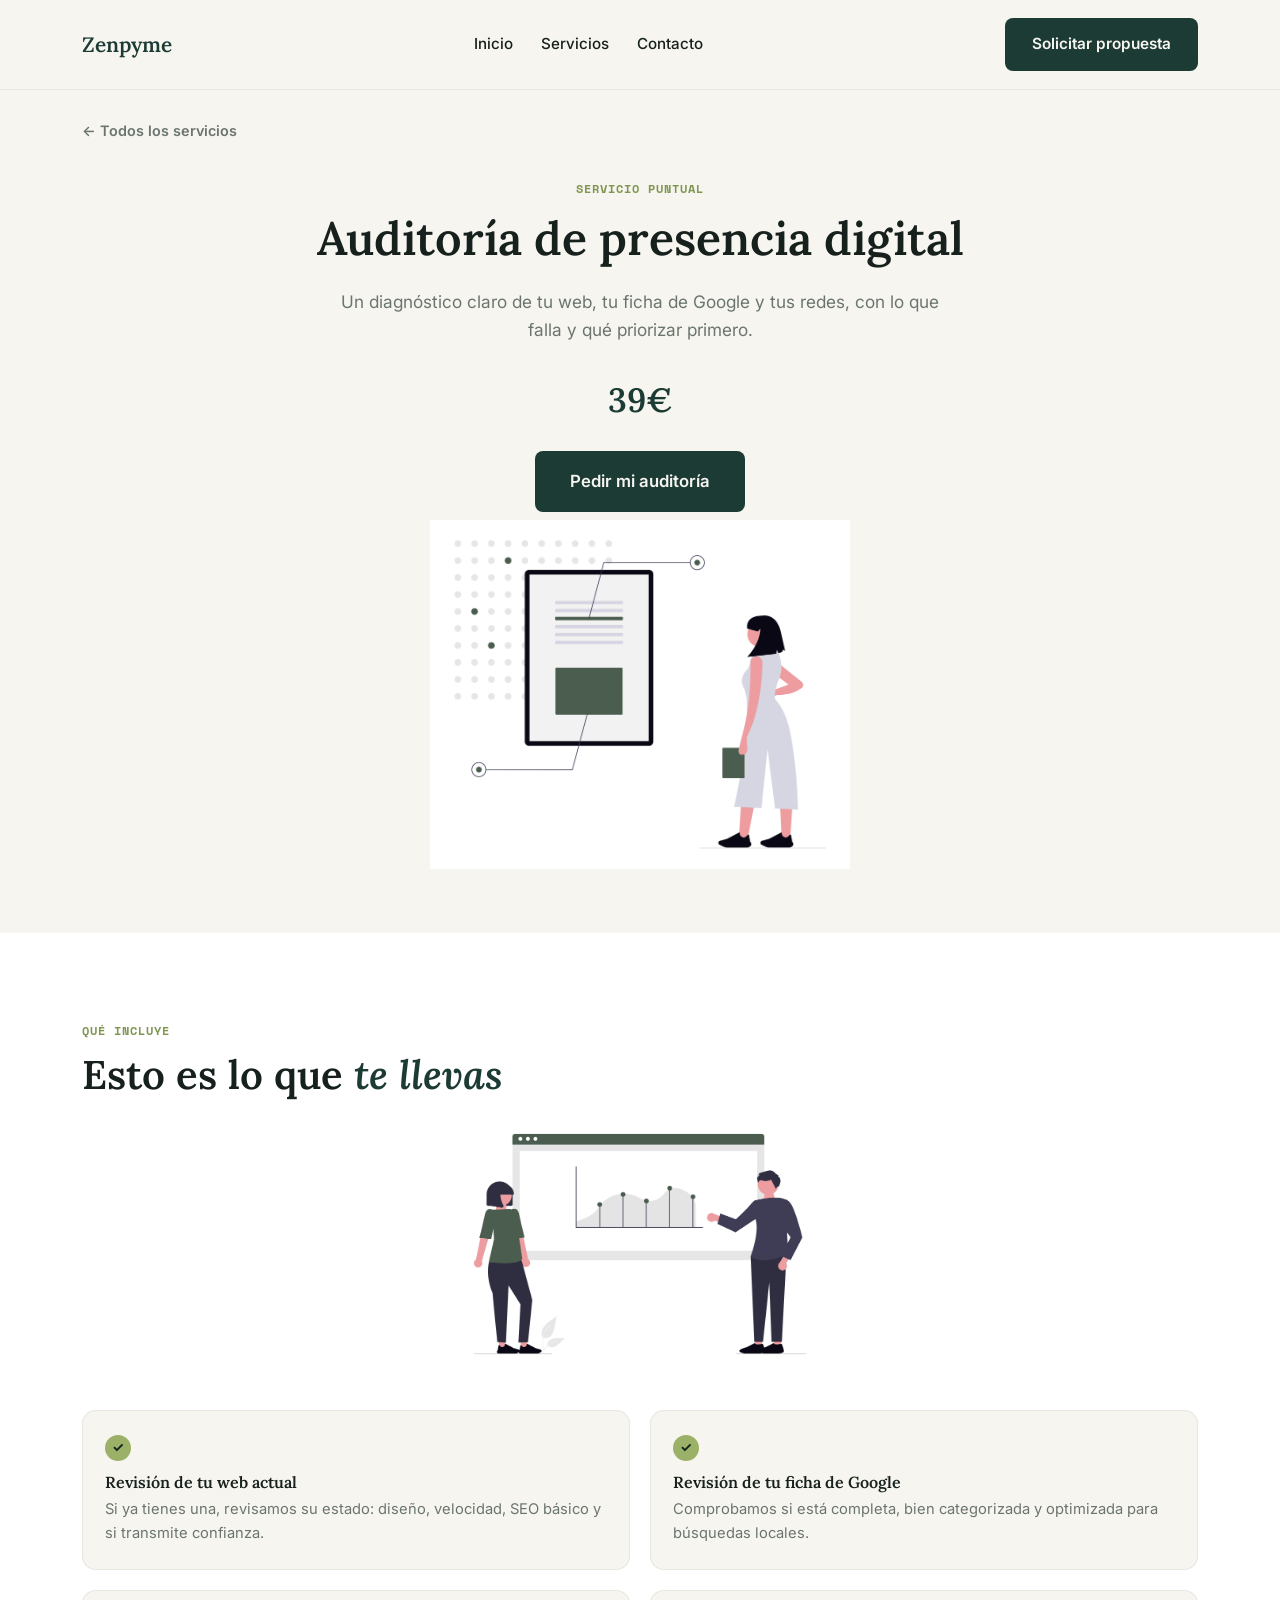
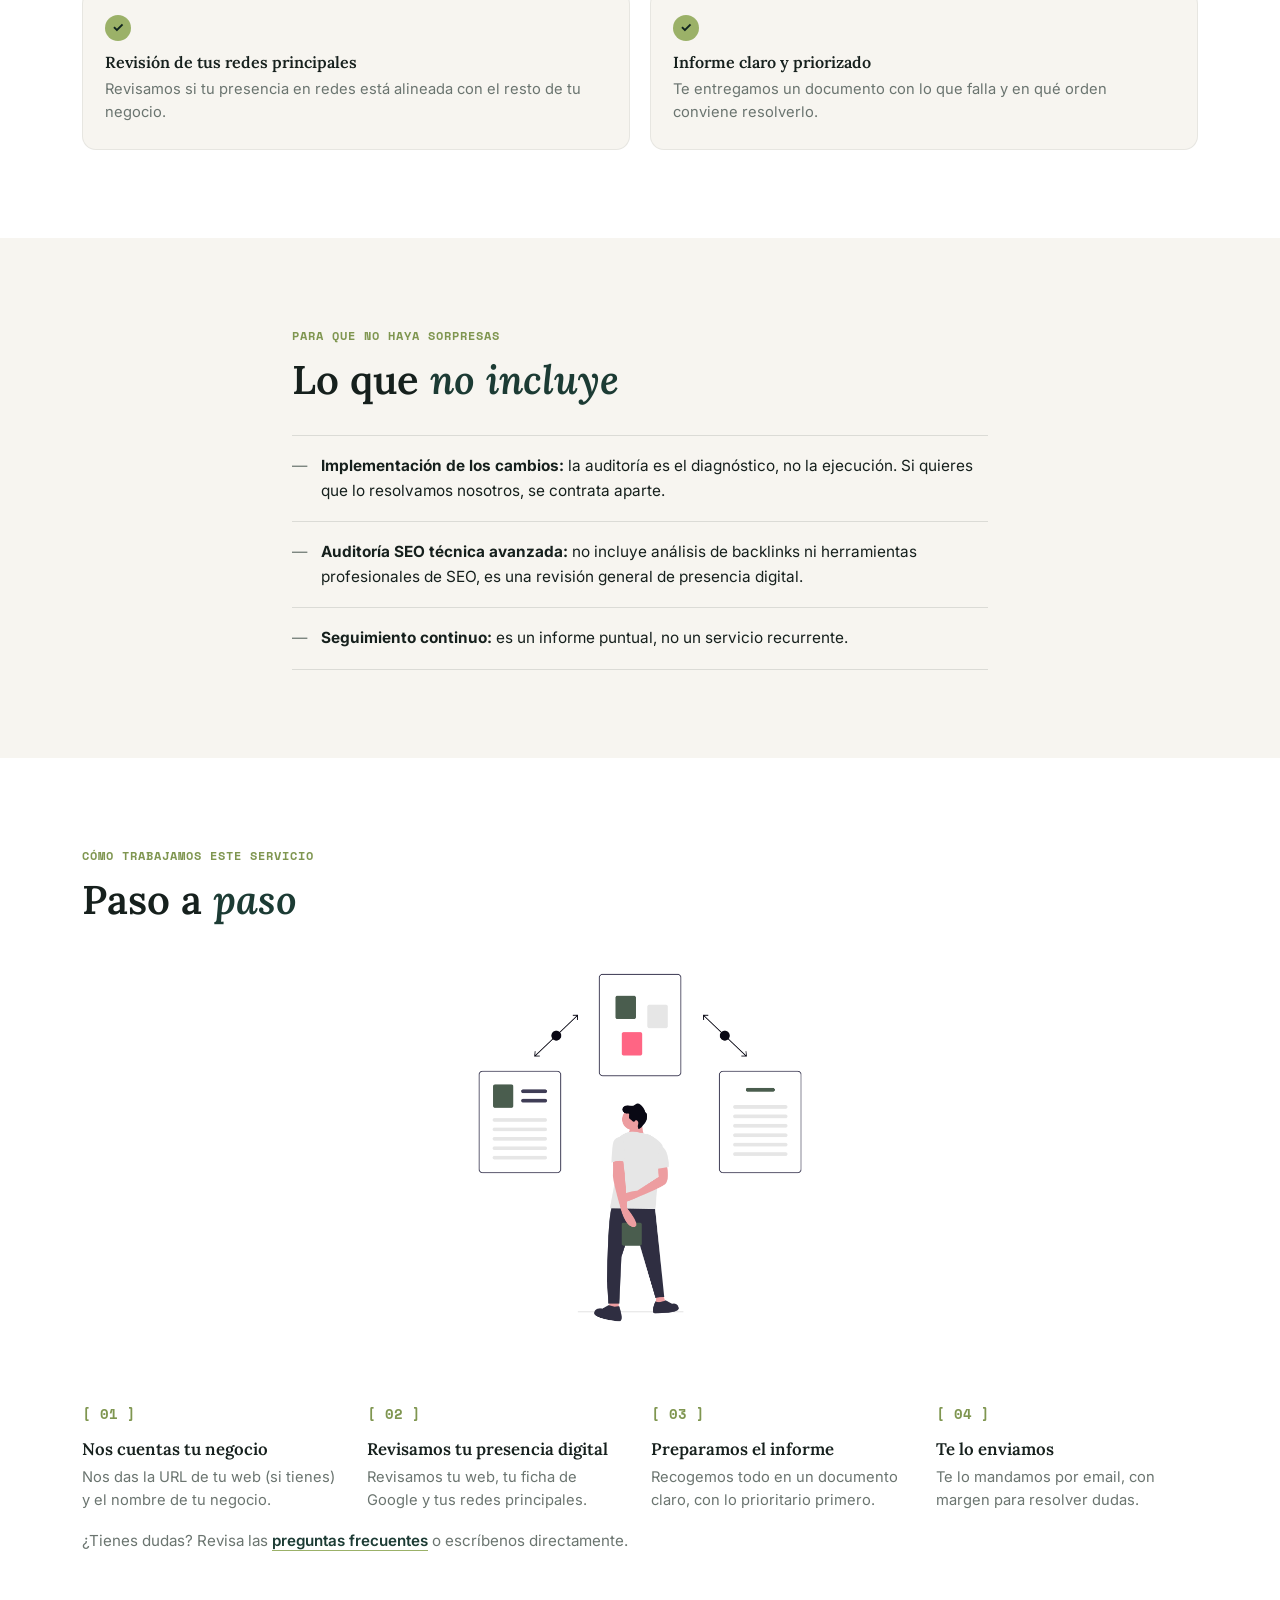
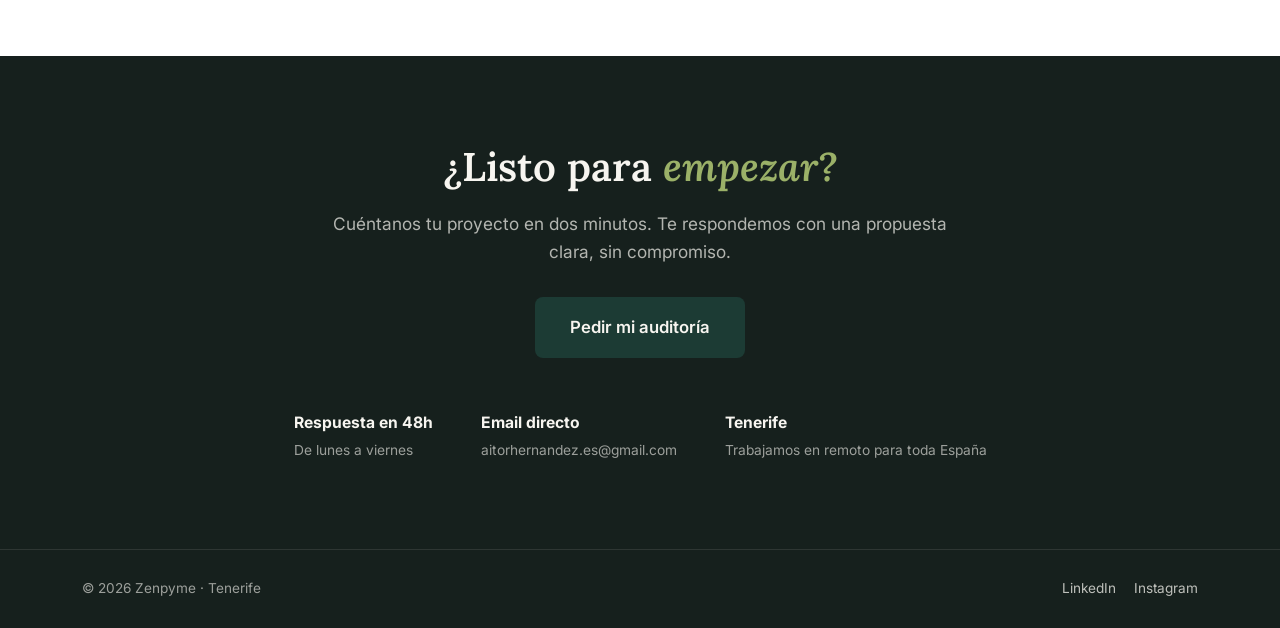
==== commit 2ade3d14: "Add files via upload" ====
--- a/auditoria-digital.html
+++ b/auditoria-digital.html
@@ -84,6 +84,9 @@
       <p class="lead">Un diagnóstico claro de tu web, tu ficha de Google y tus redes, con lo que falla y qué priorizar primero.</p>
       <span class="service-price-tag">39€</span>
       <a href="mailto:aitorhernandez.es@gmail.com?subject=Quiero%20una%20auditor%C3%ADa%20de%20mi%20presencia%20digital" class="btn btn-primary btn-lg">Pedir mi auditoría</a>
+      <div class="service-illustration">
+        <img src="img/file-analysis.png" alt="Análisis de un documento de auditoría digital" loading="lazy">
+      </div>
     </div>
   </section>
 
@@ -93,6 +96,10 @@
       <p class="eyebrow">Qué incluye</p>
       <h2>Esto es lo que <em>te llevas</em></h2>
 
+      <div class="include-illustration">
+        <img src="img/growth-analytics.png" alt="Dos personas revisando un gráfico de resultados" loading="lazy">
+      </div>
+
       <div class="includes-grid">
         <article class="include-card">
           <span class="include-check">✓</span>
@@ -137,6 +144,10 @@
     <div class="section-inner">
       <p class="eyebrow">Cómo trabajamos este servicio</p>
       <h2>Paso a <em>paso</em></h2>
+
+      <div class="include-illustration">
+        <img src="img/process.png" alt="Persona avanzando entre los pasos del proceso" loading="lazy">
+      </div>
 
       <ol class="process-list">
         <li class="process-step">
--- a/styles.css
+++ b/styles.css
@@ -287,6 +287,25 @@
    SECTIONS — general
    ============================================ */
 .section-why { background: var(--bg); }
+.why-grid {
+  display: grid;
+  grid-template-columns: 1.1fr 0.9fr;
+  gap: 48px;
+  align-items: center;
+  max-width: var(--max-w);
+}
+.why-grid .lead { max-width: 100%; }
+.why-illustration img { width: 100%; height: auto; max-width: 380px; margin: 0 auto; display: block; }
+
+.cta-illustration {
+  max-width: 340px;
+  margin: 0 auto 12px;
+  background: #f7f5f0;
+  border-radius: var(--radius);
+  padding: 18px;
+}
+.cta-illustration img { width: 100%; height: auto; display: block; }
+
 
 .section-servicios,
 .section-proceso,
@@ -580,6 +599,18 @@
 /* ============================================
    SERVICE PAGES
    ============================================ */
+.service-illustration {
+  max-width: 420px;
+  margin: 8px auto 0;
+}
+.service-illustration img { width: 100%; height: auto; }
+
+.include-illustration {
+  max-width: 380px;
+  margin: 0 auto 16px;
+}
+.include-illustration img { width: 100%; height: auto; }
+
 .breadcrumb-row {
   max-width: var(--max-w);
   margin: 0 auto;
@@ -702,6 +733,8 @@
   .metrics-strip { grid-template-columns: repeat(2, 1fr); }
   .metric:nth-child(2) { border-right: none; }
   .includes-grid { grid-template-columns: repeat(2, 1fr); }
+  .why-grid { grid-template-columns: 1fr; }
+  .why-illustration { order: -1; }
 }
 
 @media (max-width: 720px) {
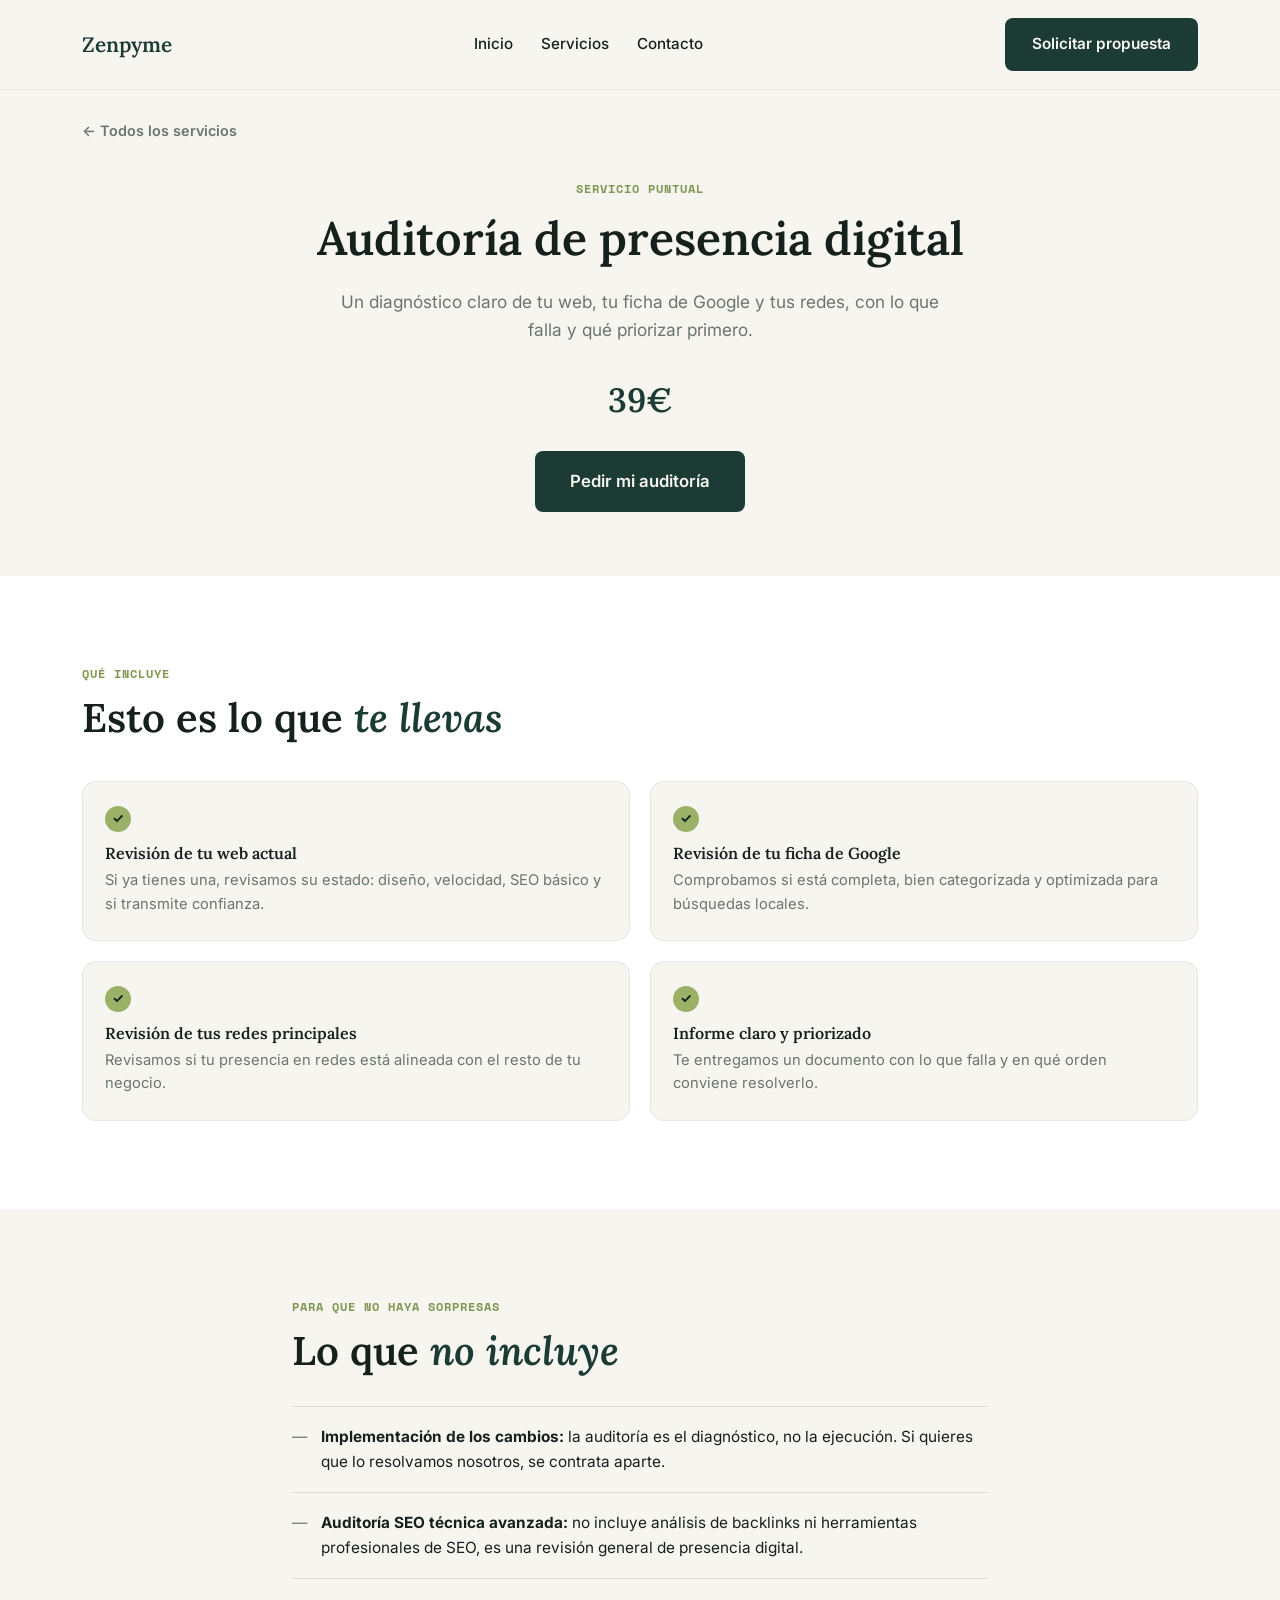
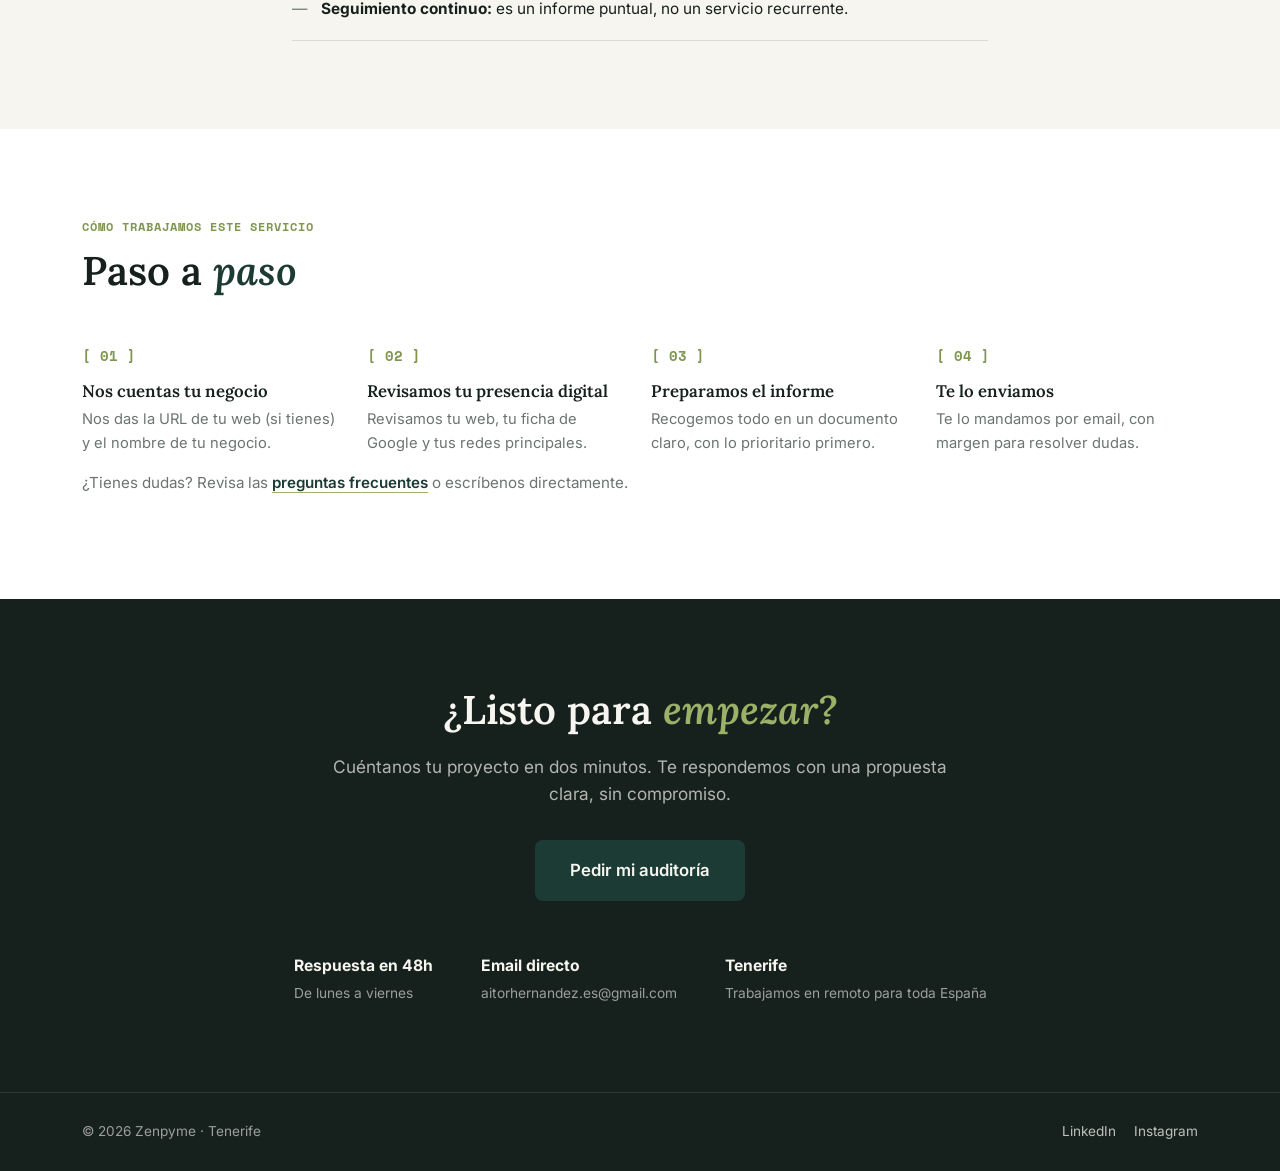
==== commit eee1e5c4: "Add files via upload" ====
--- a/auditoria-digital.html
+++ b/auditoria-digital.html
@@ -84,9 +84,6 @@
       <p class="lead">Un diagnóstico claro de tu web, tu ficha de Google y tus redes, con lo que falla y qué priorizar primero.</p>
       <span class="service-price-tag">39€</span>
       <a href="mailto:aitorhernandez.es@gmail.com?subject=Quiero%20una%20auditor%C3%ADa%20de%20mi%20presencia%20digital" class="btn btn-primary btn-lg">Pedir mi auditoría</a>
-      <div class="service-illustration">
-        <img src="img/file-analysis.png" alt="Análisis de un documento de auditoría digital" loading="lazy">
-      </div>
     </div>
   </section>
 
@@ -95,10 +92,6 @@
     <div class="section-inner">
       <p class="eyebrow">Qué incluye</p>
       <h2>Esto es lo que <em>te llevas</em></h2>
-
-      <div class="include-illustration">
-        <img src="img/growth-analytics.png" alt="Dos personas revisando un gráfico de resultados" loading="lazy">
-      </div>
 
       <div class="includes-grid">
         <article class="include-card">
@@ -144,10 +137,6 @@
     <div class="section-inner">
       <p class="eyebrow">Cómo trabajamos este servicio</p>
       <h2>Paso a <em>paso</em></h2>
-
-      <div class="include-illustration">
-        <img src="img/process.png" alt="Persona avanzando entre los pasos del proceso" loading="lazy">
-      </div>
 
       <ol class="process-list">
         <li class="process-step">
--- a/styles.css
+++ b/styles.css
@@ -287,25 +287,6 @@
    SECTIONS — general
    ============================================ */
 .section-why { background: var(--bg); }
-.why-grid {
-  display: grid;
-  grid-template-columns: 1.1fr 0.9fr;
-  gap: 48px;
-  align-items: center;
-  max-width: var(--max-w);
-}
-.why-grid .lead { max-width: 100%; }
-.why-illustration img { width: 100%; height: auto; max-width: 380px; margin: 0 auto; display: block; }
-
-.cta-illustration {
-  max-width: 340px;
-  margin: 0 auto 12px;
-  background: #f7f5f0;
-  border-radius: var(--radius);
-  padding: 18px;
-}
-.cta-illustration img { width: 100%; height: auto; display: block; }
-
 
 .section-servicios,
 .section-proceso,
@@ -599,18 +580,6 @@
 /* ============================================
    SERVICE PAGES
    ============================================ */
-.service-illustration {
-  max-width: 420px;
-  margin: 8px auto 0;
-}
-.service-illustration img { width: 100%; height: auto; }
-
-.include-illustration {
-  max-width: 380px;
-  margin: 0 auto 16px;
-}
-.include-illustration img { width: 100%; height: auto; }
-
 .breadcrumb-row {
   max-width: var(--max-w);
   margin: 0 auto;
@@ -733,8 +702,6 @@
   .metrics-strip { grid-template-columns: repeat(2, 1fr); }
   .metric:nth-child(2) { border-right: none; }
   .includes-grid { grid-template-columns: repeat(2, 1fr); }
-  .why-grid { grid-template-columns: 1fr; }
-  .why-illustration { order: -1; }
 }
 
 @media (max-width: 720px) {
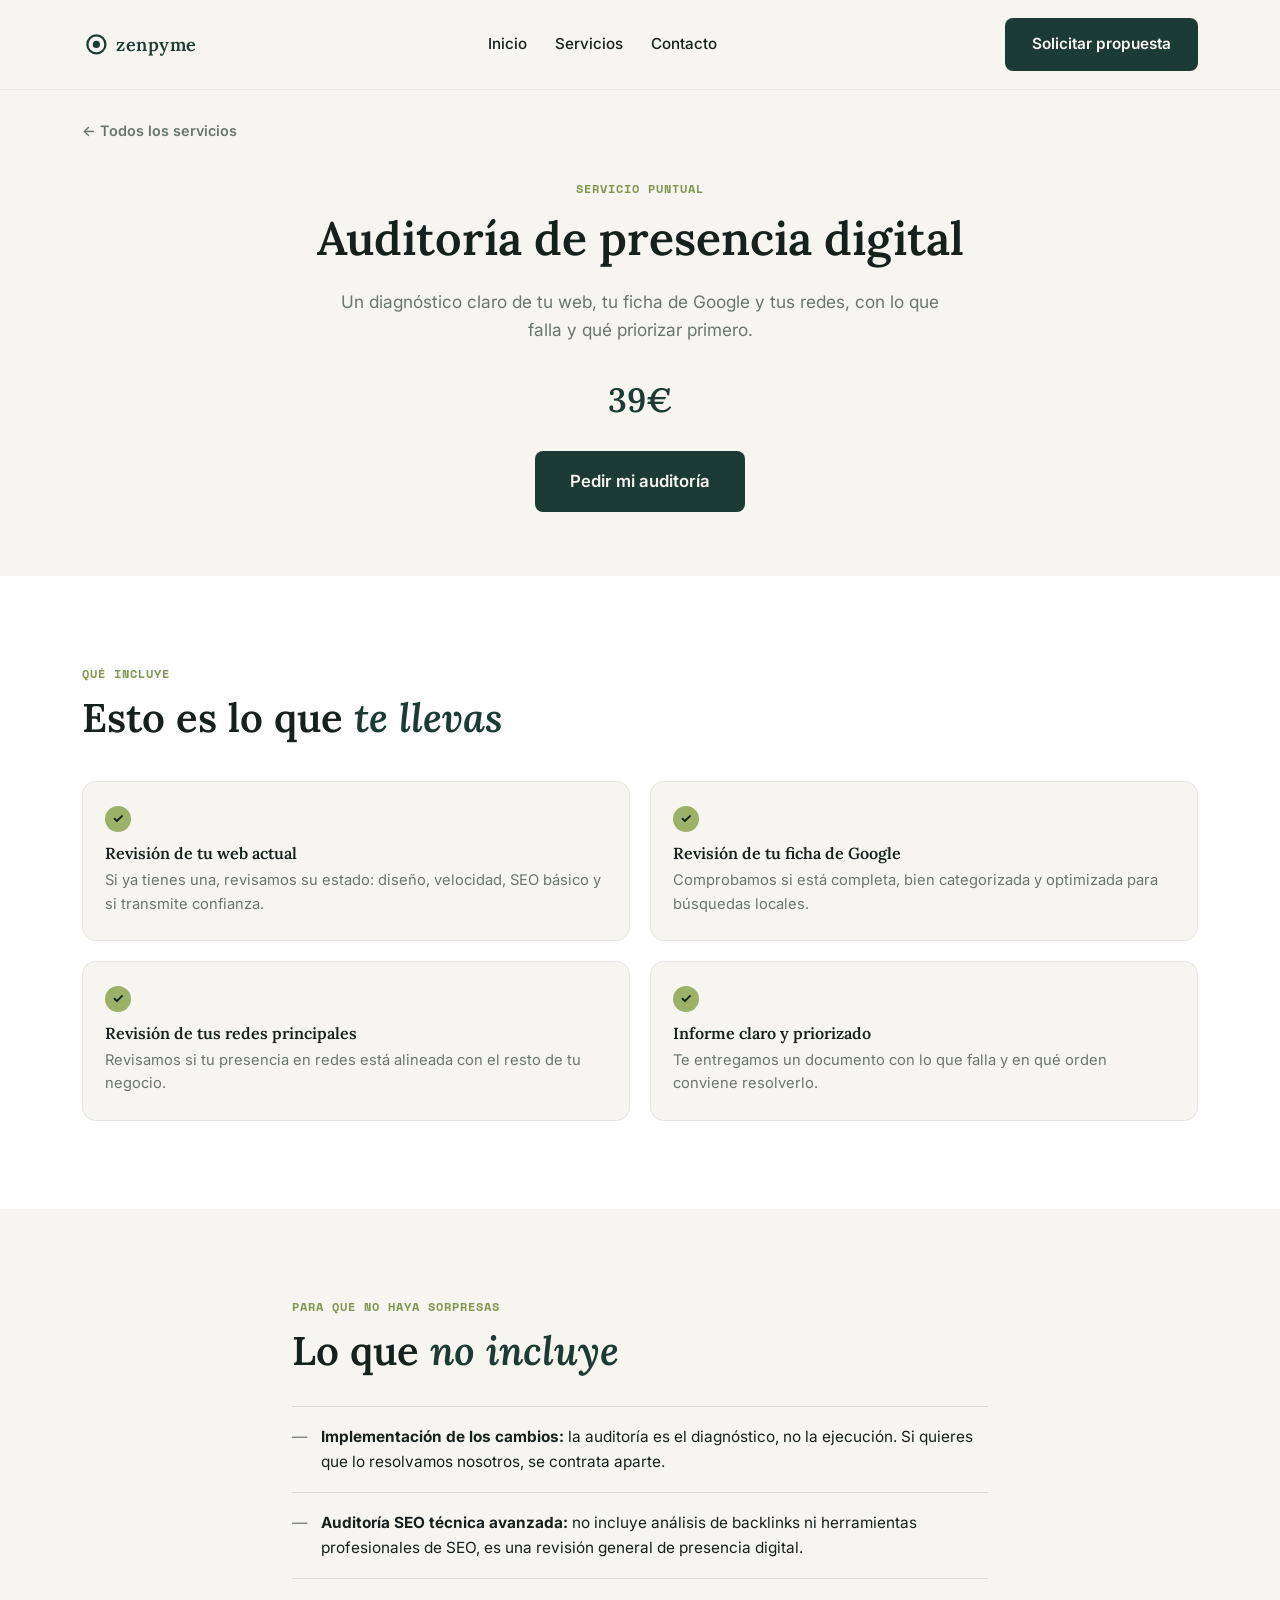
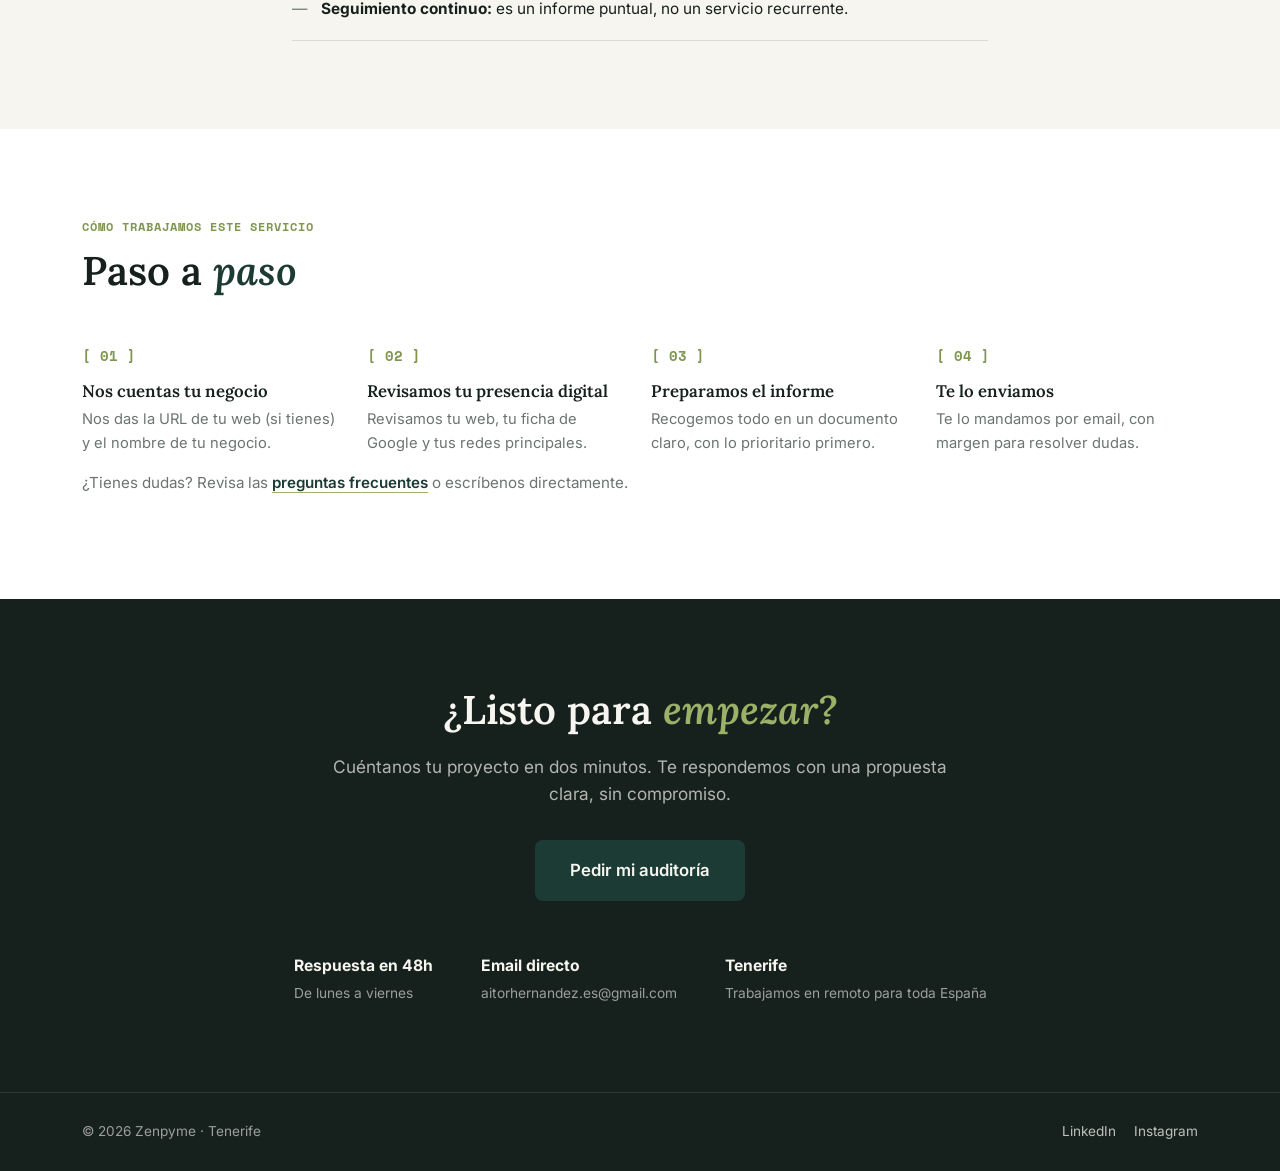
==== commit 5a492cc2: "Update auditoria-digital.html" ====
--- a/auditoria-digital.html
+++ b/auditoria-digital.html
@@ -46,7 +46,13 @@
 
 <header class="site-header" id="top">
   <div class="header-inner">
-    <a href="index.html" class="logo">Zenpyme</a>
+    <a href="index.html" class="logo" aria-label="Zenpyme">
+      <svg width="132" height="32" viewBox="0 0 132 32" fill="none" xmlns="http://www.w3.org/2000/svg" style="display: block; width: auto; height: 1.8rem;">
+        <circle cx="16" cy="16" r="10" stroke="currentColor" stroke-width="2.5"/>
+        <circle cx="16" cy="16" r="4" fill="currentColor"/>
+        <text x="38" y="23" font-family="Lora, Georgia, serif" font-size="20" font-weight="600" fill="currentColor" letter-spacing="0.03em">zenpyme</text>
+      </svg>
+    </a>
 
     <nav class="main-nav" aria-label="Navegación principal">
       <a href="index.html">Inicio</a>
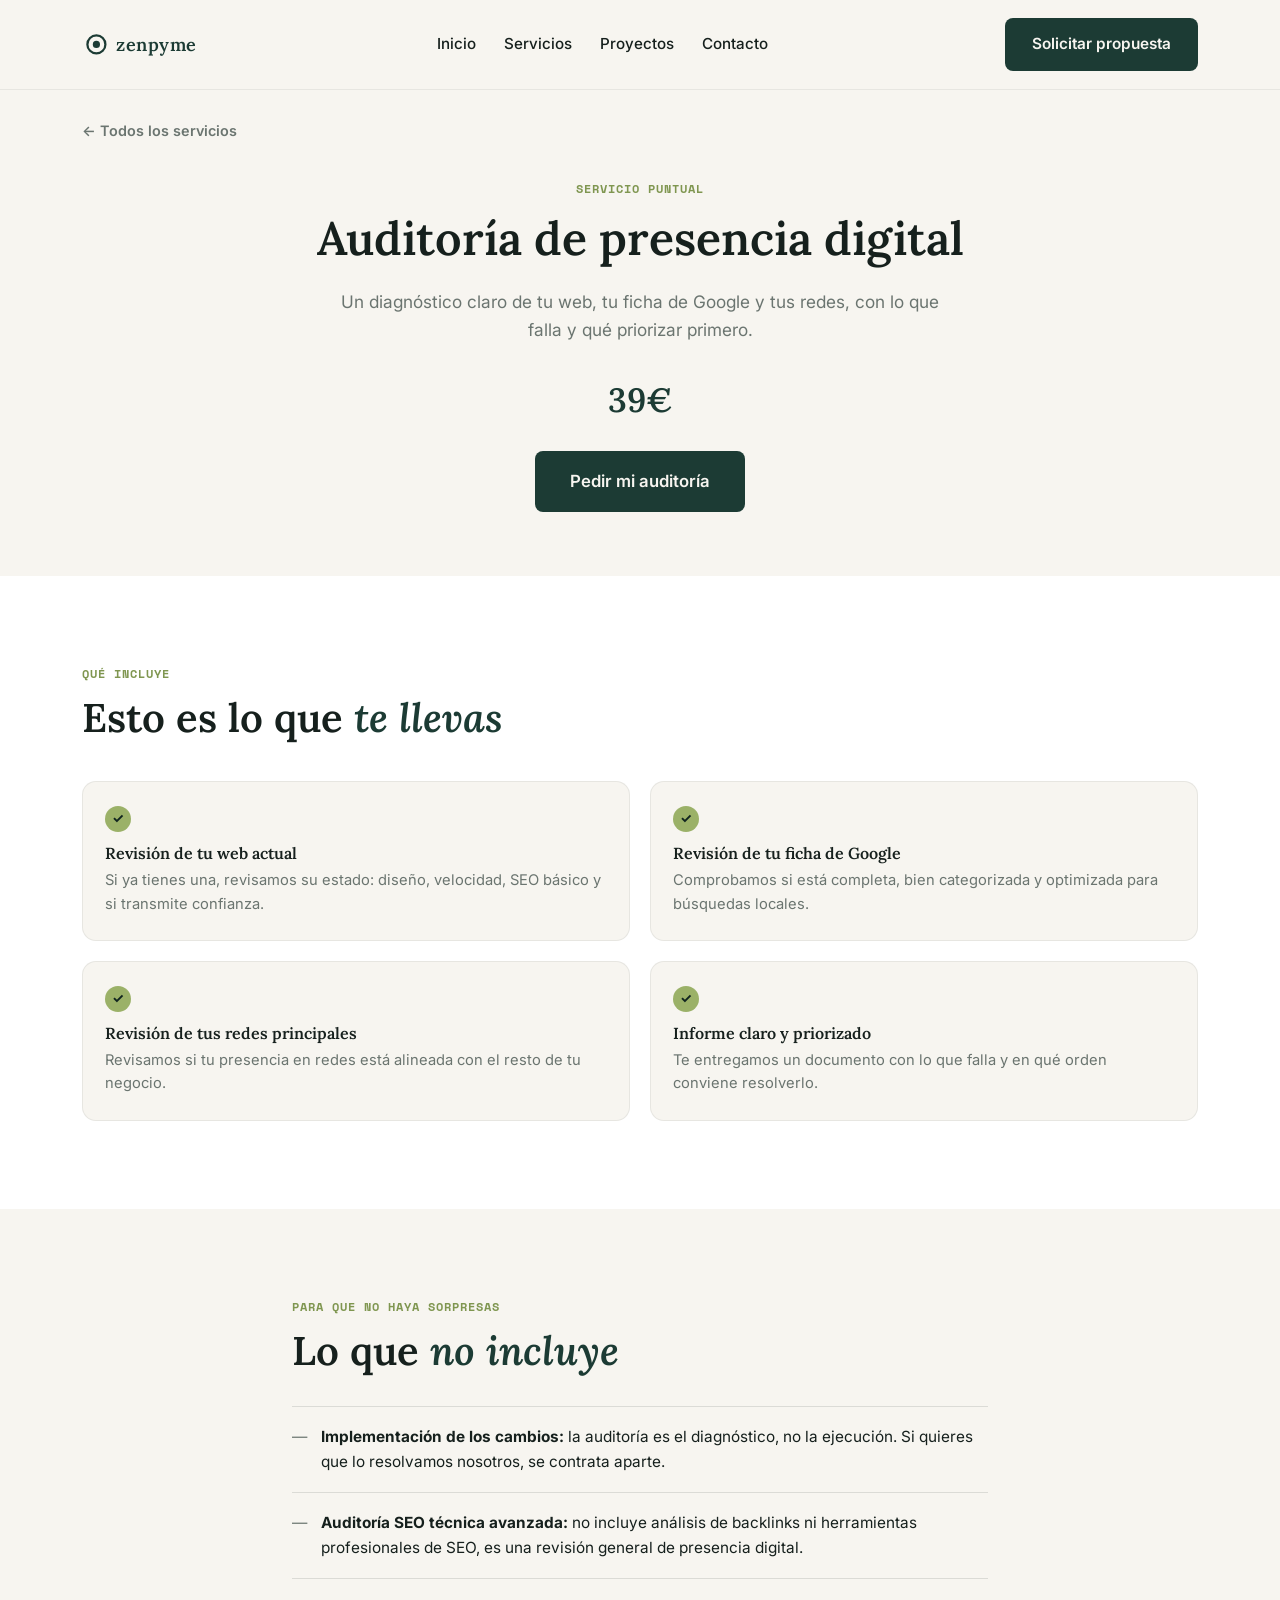
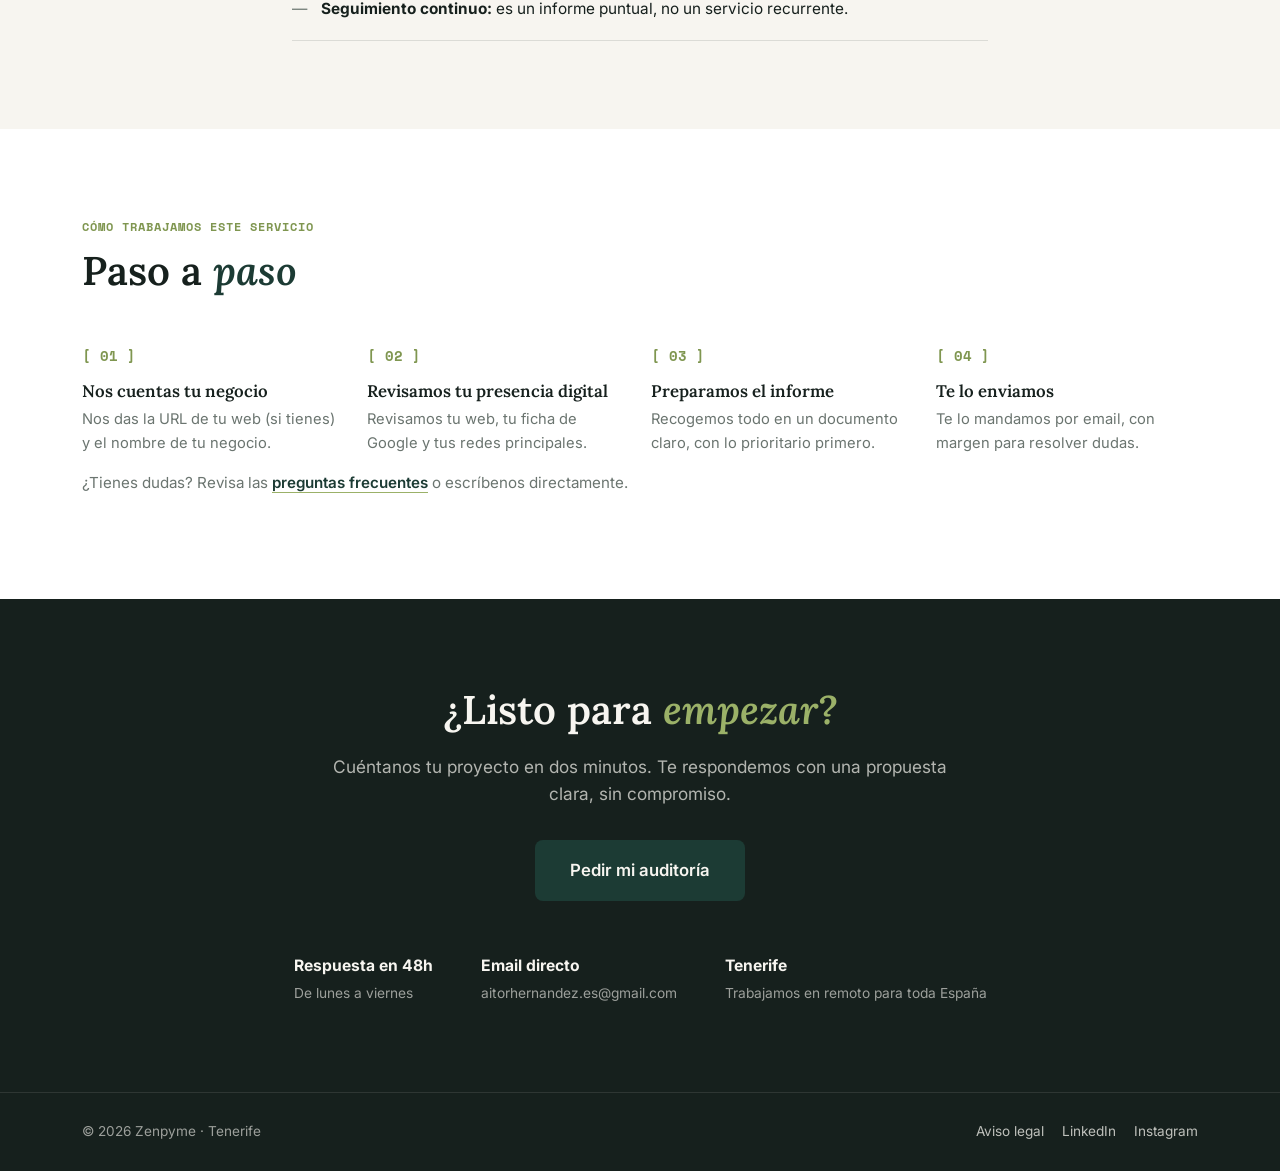
==== commit 06f1e3fd: "Add files via upload" ====
--- a/auditoria-digital.html
+++ b/auditoria-digital.html
@@ -65,6 +65,7 @@
           <a href="mantenimiento-web.html">Mantenimiento web</a>
         </div>
       </div>
+      <a href="index.html#portfolio">Proyectos</a>
       <a href="index.html#contacto">Contacto</a>
     </nav>
 
@@ -192,6 +193,7 @@
   <div class="footer-inner">
     <span>© 2026 Zenpyme · Tenerife</span>
     <div class="footer-links">
+      <a href="legal.html">Aviso legal</a>
       <a href="https://www.linkedin.com/in/aitorhdezdg/" target="_blank" rel="noopener">LinkedIn</a>
       <a href="https://www.instagram.com/aitorherlu/" target="_blank" rel="noopener">Instagram</a>
     </div>
--- a/styles.css
+++ b/styles.css
@@ -287,6 +287,25 @@
    SECTIONS — general
    ============================================ */
 .section-why { background: var(--bg); }
+.why-grid {
+  display: grid;
+  grid-template-columns: 1.1fr 0.9fr;
+  gap: 48px;
+  align-items: center;
+  max-width: var(--max-w);
+}
+.why-grid .lead { max-width: 100%; }
+.why-illustration img { width: 100%; height: auto; max-width: 380px; margin: 0 auto; display: block; }
+
+.cta-illustration {
+  max-width: 340px;
+  margin: 0 auto 12px;
+  background: #f7f5f0;
+  border-radius: var(--radius);
+  padding: 18px;
+}
+.cta-illustration img { width: 100%; height: auto; display: block; }
+
 
 .section-servicios,
 .section-proceso,
@@ -406,6 +425,36 @@
   padding-top: 22px;
 }
 .reason-card p { color: var(--gray); margin: 0; font-size: 0.95rem; }
+
+/* Quiénes somos */
+.section-equipo { background: var(--bg); }
+.team-points {
+  display: grid;
+  grid-template-columns: repeat(3, 1fr);
+  gap: 24px;
+  margin-top: 36px;
+}
+.team-point {
+  background: #fff;
+  border: 1px solid var(--line-soft);
+  border-radius: var(--radius);
+  padding: 22px 20px;
+}
+.team-point-num {
+  display: block;
+  font-family: var(--font-display);
+  font-size: 1.15rem;
+  font-weight: 600;
+  color: var(--primary);
+  margin-bottom: 8px;
+}
+.team-point p { margin: 0; font-size: 0.92rem; color: var(--gray); }
+.team-footnote {
+  margin-top: 28px;
+  font-size: 0.94rem;
+  color: var(--gray);
+  font-style: italic;
+}
 
 /* Proceso */
 .process-list {
@@ -580,6 +629,18 @@
 /* ============================================
    SERVICE PAGES
    ============================================ */
+.service-illustration {
+  max-width: 420px;
+  margin: 8px auto 0;
+}
+.service-illustration img { width: 100%; height: auto; }
+
+.include-illustration {
+  max-width: 380px;
+  margin: 0 auto 16px;
+}
+.include-illustration img { width: 100%; height: auto; }
+
 .breadcrumb-row {
   max-width: var(--max-w);
   margin: 0 auto;
@@ -695,6 +756,7 @@
   .pricing-row { grid-template-columns: 1fr; }
   .service-pair { grid-template-columns: 1fr; }
   .reason-grid { grid-template-columns: 1fr; }
+  .team-points { grid-template-columns: 1fr; }
   .process-list { grid-template-columns: repeat(2, 1fr); }
   .guarantee-grid { grid-template-columns: 1fr; }
   .sector-grid { grid-template-columns: repeat(2, 1fr); }
@@ -702,6 +764,8 @@
   .metrics-strip { grid-template-columns: repeat(2, 1fr); }
   .metric:nth-child(2) { border-right: none; }
   .includes-grid { grid-template-columns: repeat(2, 1fr); }
+  .why-grid { grid-template-columns: 1fr; }
+  .why-illustration { order: -1; }
 }
 
 @media (max-width: 720px) {
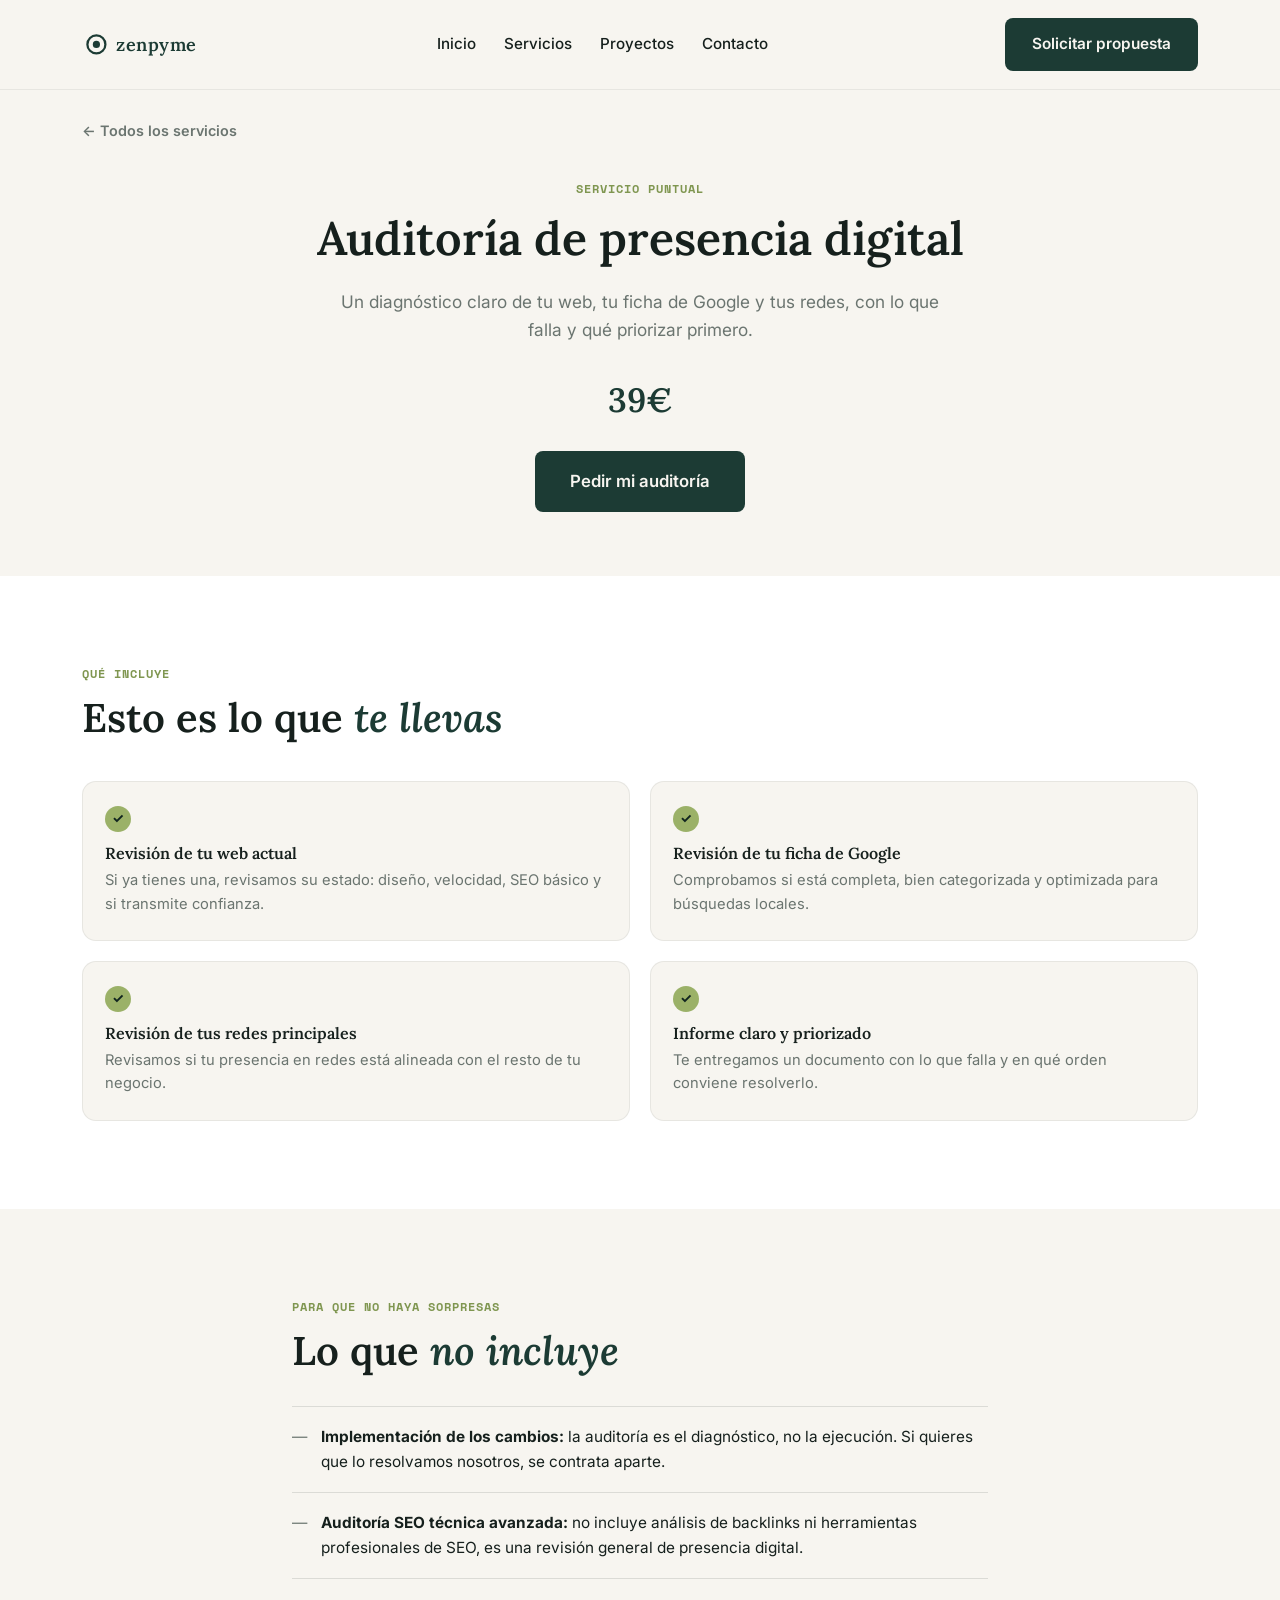
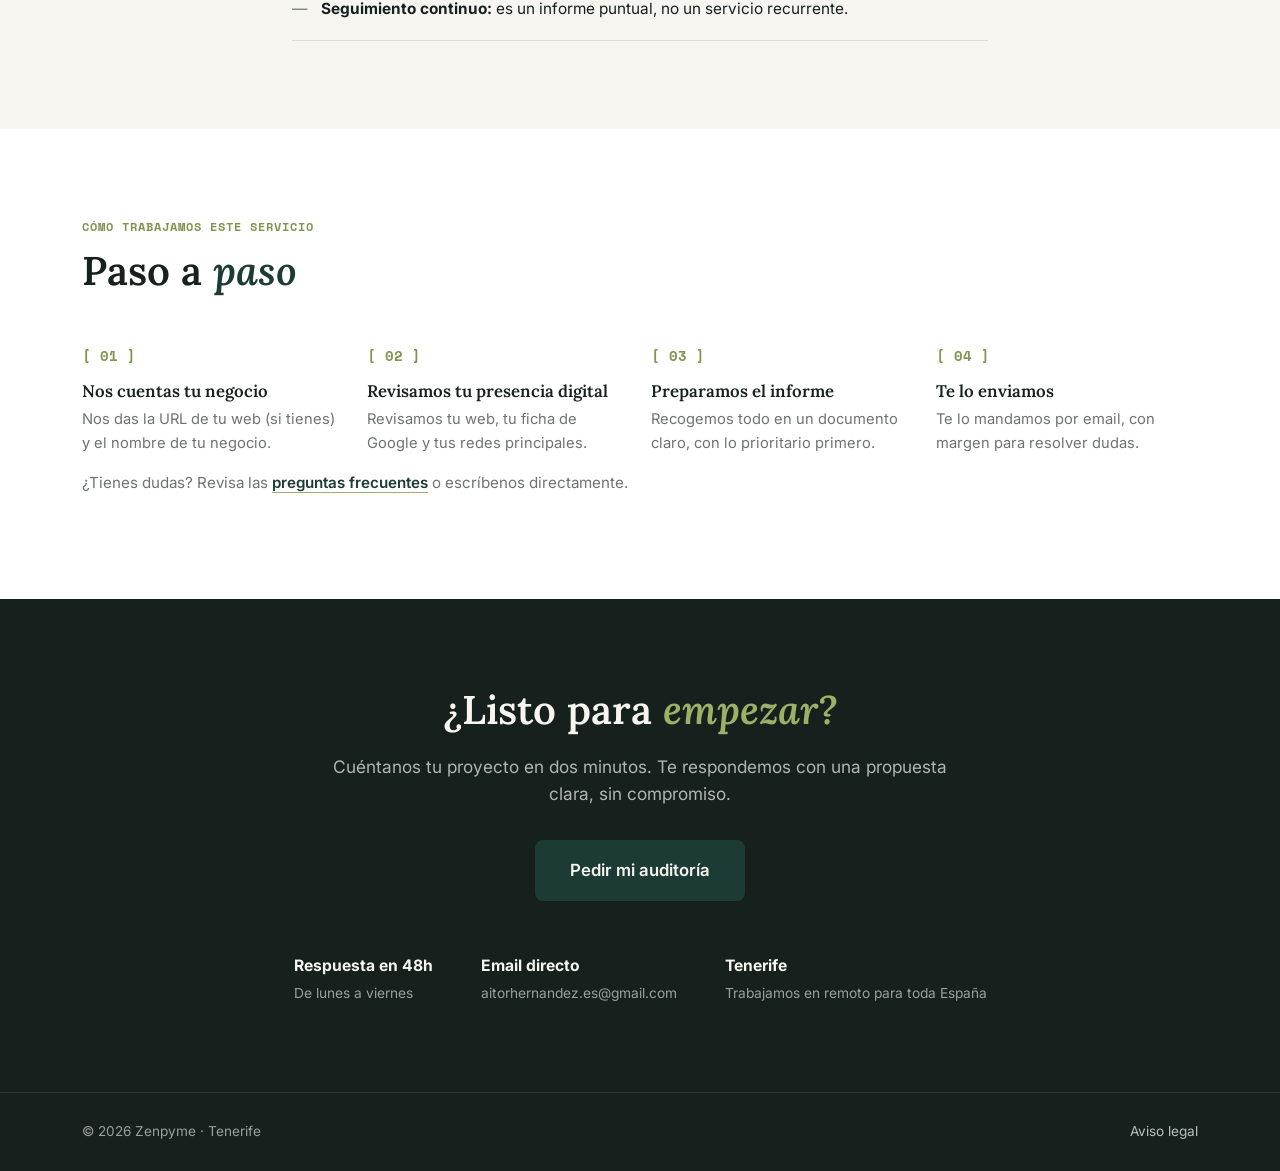
==== commit 0706d8ef: "Add files via upload" ====
--- a/auditoria-digital.html
+++ b/auditoria-digital.html
@@ -194,8 +194,6 @@
     <span>© 2026 Zenpyme · Tenerife</span>
     <div class="footer-links">
       <a href="legal.html">Aviso legal</a>
-      <a href="https://www.linkedin.com/in/aitorhdezdg/" target="_blank" rel="noopener">LinkedIn</a>
-      <a href="https://www.instagram.com/aitorherlu/" target="_blank" rel="noopener">Instagram</a>
     </div>
   </div>
 </footer>
--- a/styles.css
+++ b/styles.css
@@ -474,6 +474,99 @@
 }
 .process-step h3 { font-size: 1.05rem; }
 .process-step p { color: var(--gray); font-size: 0.92rem; margin: 0; }
+
+/* Métricas de trayectoria */
+.section-stats { background: #fff; padding: 56px 0; }
+.stats-grid {
+  display: grid;
+  grid-template-columns: repeat(4, 1fr);
+  gap: 24px;
+}
+.stat-item {
+  text-align: center;
+  display: flex;
+  flex-direction: column;
+  gap: 6px;
+  padding: 16px 12px;
+  border-right: 1px solid var(--line-soft);
+}
+.stat-item:last-child { border-right: none; }
+.stat-num {
+  font-family: var(--font-display);
+  font-size: 2.1rem;
+  font-weight: 600;
+  color: var(--primary);
+}
+.stat-label {
+  font-size: 0.85rem;
+  color: var(--gray);
+}
+
+/* Reseñas */
+.section-resenas { background: var(--bg); }
+.rating-summary {
+  display: flex;
+  align-items: center;
+  gap: 14px;
+  margin: 28px 0 8px;
+  flex-wrap: wrap;
+}
+.rating-score {
+  font-family: var(--font-display);
+  font-size: 1.9rem;
+  font-weight: 600;
+  color: var(--primary);
+}
+.rating-stars {
+  color: var(--accent-dk);
+  font-size: 1.1rem;
+  letter-spacing: 1px;
+}
+.rating-count {
+  font-size: 0.88rem;
+  color: var(--gray);
+}
+.reviews-grid {
+  display: grid;
+  grid-template-columns: repeat(4, 1fr);
+  gap: 20px;
+  margin-top: 32px;
+}
+.review-card {
+  background: #fff;
+  border: 1px solid var(--line-soft);
+  border-radius: var(--radius);
+  padding: 24px 22px;
+  display: flex;
+  flex-direction: column;
+  gap: 12px;
+}
+.review-stars {
+  color: var(--accent-dk);
+  font-size: 0.95rem;
+  letter-spacing: 1px;
+}
+.review-text {
+  font-size: 0.92rem;
+  color: var(--ink);
+  margin: 0;
+  flex: 1;
+}
+.review-author {
+  display: flex;
+  flex-direction: column;
+  gap: 1px;
+  border-top: 1px solid var(--line-soft);
+  padding-top: 10px;
+}
+.review-name {
+  font-weight: 600;
+  font-size: 0.9rem;
+}
+.review-role {
+  font-size: 0.82rem;
+  color: var(--gray);
+}
 
 /* Garantías */
 .section-garantias { background: var(--primary); color: #f7f5f0; }
@@ -766,6 +859,9 @@
   .includes-grid { grid-template-columns: repeat(2, 1fr); }
   .why-grid { grid-template-columns: 1fr; }
   .why-illustration { order: -1; }
+  .stats-grid { grid-template-columns: repeat(2, 1fr); gap: 12px; }
+  .stat-item:nth-child(2) { border-right: none; }
+  .reviews-grid { grid-template-columns: repeat(2, 1fr); }
 }
 
 @media (max-width: 720px) {
@@ -775,4 +871,8 @@
   .feature-grid, .process-list, .sector-grid { grid-template-columns: 1fr; }
   .includes-grid { grid-template-columns: 1fr; }
   .final-meta { gap: 28px; }
-}
+  .stats-grid { grid-template-columns: 1fr; }
+  .stat-item { border-right: none; border-bottom: 1px solid var(--line-soft); }
+  .stat-item:last-child { border-bottom: none; }
+  .reviews-grid { grid-template-columns: 1fr; }
+}
